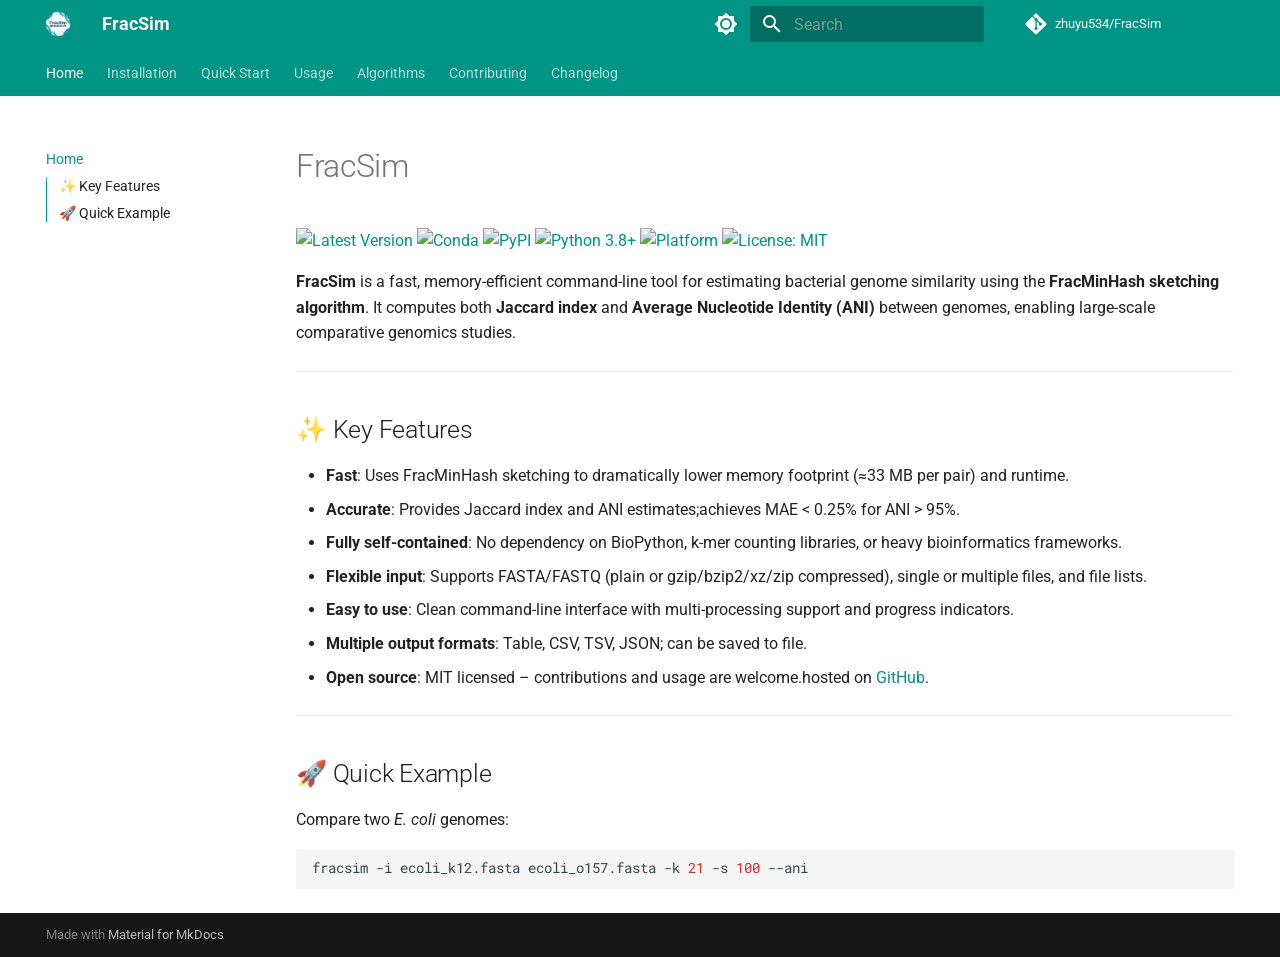
==== index.html @ 7ea0bbf6 "Deployed a2dd2a6 with MkDocs version: 1.6.1" ====
<!doctype html>
<html lang="en" class="no-js">
  <head>
    
      <meta charset="utf-8">
      <meta name="viewport" content="width=device-width,initial-scale=1">
      
        <meta name="description" content="Fast bacterial genome similarity estimation using FracMinHash sketching">
      
      
        <meta name="author" content="Yu Zhu">
      
      
        <link rel="canonical" href="https://zhuyu534.github.io/FracSim/">
      
      
      
        <link rel="next" href="installation/">
      
      
        
      
      
      <link rel="icon" href="images/logo.png">
      <meta name="generator" content="mkdocs-1.6.1, mkdocs-material-9.7.6">
    
    
      
        <title>FracSim</title>
      
    
    
      <link rel="stylesheet" href="assets/stylesheets/main.484c7ddc.min.css">
      
        
        <link rel="stylesheet" href="assets/stylesheets/palette.ab4e12ef.min.css">
      
      


    
    
      
    
    
      
        
        
        <link rel="preconnect" href="https://fonts.gstatic.com" crossorigin>
        <link rel="stylesheet" href="https://fonts.googleapis.com/css?family=Roboto:300,300i,400,400i,700,700i%7CRoboto+Mono:400,400i,700,700i&display=fallback">
        <style>:root{--md-text-font:"Roboto";--md-code-font:"Roboto Mono"}</style>
      
    
    
    <script>__md_scope=new URL(".",location),__md_hash=e=>[...e].reduce(((e,_)=>(e<<5)-e+_.charCodeAt(0)),0),__md_get=(e,_=localStorage,t=__md_scope)=>JSON.parse(_.getItem(t.pathname+"."+e)),__md_set=(e,_,t=localStorage,a=__md_scope)=>{try{t.setItem(a.pathname+"."+e,JSON.stringify(_))}catch(e){}}</script>
    
      

    
    
  </head>
  
  
    
    
      
    
    
    
    
    <body dir="ltr" data-md-color-scheme="default" data-md-color-primary="teal" data-md-color-accent="orange">
  
    
    <input class="md-toggle" data-md-toggle="drawer" type="checkbox" id="__drawer" autocomplete="off">
    <input class="md-toggle" data-md-toggle="search" type="checkbox" id="__search" autocomplete="off">
    <label class="md-overlay" for="__drawer"></label>
    <div data-md-component="skip">
      
        
        <a href="#fracsim" class="md-skip">
          Skip to content
        </a>
      
    </div>
    <div data-md-component="announce">
      
    </div>
    
    
      

<header class="md-header" data-md-component="header">
  <nav class="md-header__inner md-grid" aria-label="Header">
    <a href="." title="FracSim" class="md-header__button md-logo" aria-label="FracSim" data-md-component="logo">
      
  <img src="images/logo.png" alt="logo">

    </a>
    <label class="md-header__button md-icon" for="__drawer">
      
      <svg xmlns="http://www.w3.org/2000/svg" viewBox="0 0 24 24"><path d="M3 6h18v2H3zm0 5h18v2H3zm0 5h18v2H3z"/></svg>
    </label>
    <div class="md-header__title" data-md-component="header-title">
      <div class="md-header__ellipsis">
        <div class="md-header__topic">
          <span class="md-ellipsis">
            FracSim
          </span>
        </div>
        <div class="md-header__topic" data-md-component="header-topic">
          <span class="md-ellipsis">
            
              Home
            
          </span>
        </div>
      </div>
    </div>
    
      
        <form class="md-header__option" data-md-component="palette">
  
    
    
    
    <input class="md-option" data-md-color-media="" data-md-color-scheme="default" data-md-color-primary="teal" data-md-color-accent="orange"  aria-label="Switch to dark mode"  type="radio" name="__palette" id="__palette_0">
    
      <label class="md-header__button md-icon" title="Switch to dark mode" for="__palette_1" hidden>
        <svg xmlns="http://www.w3.org/2000/svg" viewBox="0 0 24 24"><path d="M12 8a4 4 0 0 0-4 4 4 4 0 0 0 4 4 4 4 0 0 0 4-4 4 4 0 0 0-4-4m0 10a6 6 0 0 1-6-6 6 6 0 0 1 6-6 6 6 0 0 1 6 6 6 6 0 0 1-6 6m8-9.31V4h-4.69L12 .69 8.69 4H4v4.69L.69 12 4 15.31V20h4.69L12 23.31 15.31 20H20v-4.69L23.31 12z"/></svg>
      </label>
    
  
    
    
    
    <input class="md-option" data-md-color-media="" data-md-color-scheme="slate" data-md-color-primary="teal" data-md-color-accent="orange"  aria-label="Switch to light mode"  type="radio" name="__palette" id="__palette_1">
    
      <label class="md-header__button md-icon" title="Switch to light mode" for="__palette_0" hidden>
        <svg xmlns="http://www.w3.org/2000/svg" viewBox="0 0 24 24"><path d="M12 18c-.89 0-1.74-.2-2.5-.55C11.56 16.5 13 14.42 13 12s-1.44-4.5-3.5-5.45C10.26 6.2 11.11 6 12 6a6 6 0 0 1 6 6 6 6 0 0 1-6 6m8-9.31V4h-4.69L12 .69 8.69 4H4v4.69L.69 12 4 15.31V20h4.69L12 23.31 15.31 20H20v-4.69L23.31 12z"/></svg>
      </label>
    
  
</form>
      
    
    
      <script>var palette=__md_get("__palette");if(palette&&palette.color){if("(prefers-color-scheme)"===palette.color.media){var media=matchMedia("(prefers-color-scheme: light)"),input=document.querySelector(media.matches?"[data-md-color-media='(prefers-color-scheme: light)']":"[data-md-color-media='(prefers-color-scheme: dark)']");palette.color.media=input.getAttribute("data-md-color-media"),palette.color.scheme=input.getAttribute("data-md-color-scheme"),palette.color.primary=input.getAttribute("data-md-color-primary"),palette.color.accent=input.getAttribute("data-md-color-accent")}for(var[key,value]of Object.entries(palette.color))document.body.setAttribute("data-md-color-"+key,value)}</script>
    
    
    
      
      
        <label class="md-header__button md-icon" for="__search">
          
          <svg xmlns="http://www.w3.org/2000/svg" viewBox="0 0 24 24"><path d="M9.5 3A6.5 6.5 0 0 1 16 9.5c0 1.61-.59 3.09-1.56 4.23l.27.27h.79l5 5-1.5 1.5-5-5v-.79l-.27-.27A6.52 6.52 0 0 1 9.5 16 6.5 6.5 0 0 1 3 9.5 6.5 6.5 0 0 1 9.5 3m0 2C7 5 5 7 5 9.5S7 14 9.5 14 14 12 14 9.5 12 5 9.5 5"/></svg>
        </label>
        <div class="md-search" data-md-component="search" role="dialog">
  <label class="md-search__overlay" for="__search"></label>
  <div class="md-search__inner" role="search">
    <form class="md-search__form" name="search">
      <input type="text" class="md-search__input" name="query" aria-label="Search" placeholder="Search" autocapitalize="off" autocorrect="off" autocomplete="off" spellcheck="false" data-md-component="search-query" required>
      <label class="md-search__icon md-icon" for="__search">
        
        <svg xmlns="http://www.w3.org/2000/svg" viewBox="0 0 24 24"><path d="M9.5 3A6.5 6.5 0 0 1 16 9.5c0 1.61-.59 3.09-1.56 4.23l.27.27h.79l5 5-1.5 1.5-5-5v-.79l-.27-.27A6.52 6.52 0 0 1 9.5 16 6.5 6.5 0 0 1 3 9.5 6.5 6.5 0 0 1 9.5 3m0 2C7 5 5 7 5 9.5S7 14 9.5 14 14 12 14 9.5 12 5 9.5 5"/></svg>
        
        <svg xmlns="http://www.w3.org/2000/svg" viewBox="0 0 24 24"><path d="M20 11v2H8l5.5 5.5-1.42 1.42L4.16 12l7.92-7.92L13.5 5.5 8 11z"/></svg>
      </label>
      <nav class="md-search__options" aria-label="Search">
        
        <button type="reset" class="md-search__icon md-icon" title="Clear" aria-label="Clear" tabindex="-1">
          
          <svg xmlns="http://www.w3.org/2000/svg" viewBox="0 0 24 24"><path d="M19 6.41 17.59 5 12 10.59 6.41 5 5 6.41 10.59 12 5 17.59 6.41 19 12 13.41 17.59 19 19 17.59 13.41 12z"/></svg>
        </button>
      </nav>
      
        <div class="md-search__suggest" data-md-component="search-suggest"></div>
      
    </form>
    <div class="md-search__output">
      <div class="md-search__scrollwrap" tabindex="0" data-md-scrollfix>
        <div class="md-search-result" data-md-component="search-result">
          <div class="md-search-result__meta">
            Initializing search
          </div>
          <ol class="md-search-result__list" role="presentation"></ol>
        </div>
      </div>
    </div>
  </div>
</div>
      
    
    
      <div class="md-header__source">
        <a href="https://github.com/zhuyu534/FracSim" title="Go to repository" class="md-source" data-md-component="source">
  <div class="md-source__icon md-icon">
    
    <svg xmlns="http://www.w3.org/2000/svg" viewBox="0 0 448 512"><!--! Font Awesome Free 7.1.0 by @fontawesome - https://fontawesome.com License - https://fontawesome.com/license/free (Icons: CC BY 4.0, Fonts: SIL OFL 1.1, Code: MIT License) Copyright 2025 Fonticons, Inc.--><path d="M439.6 236.1 244 40.5c-5.4-5.5-12.8-8.5-20.4-8.5s-15 3-20.4 8.4L162.5 81l51.5 51.5c27.1-9.1 52.7 16.8 43.4 43.7l49.7 49.7c34.2-11.8 61.2 31 35.5 56.7-26.5 26.5-70.2-2.9-56-37.3L240.3 199v121.9c25.3 12.5 22.3 41.8 9.1 55-6.4 6.4-15.2 10.1-24.3 10.1s-17.8-3.6-24.3-10.1c-17.6-17.6-11.1-46.9 11.2-56v-123c-20.8-8.5-24.6-30.7-18.6-45L142.6 101 8.5 235.1C3 240.6 0 247.9 0 255.5s3 15 8.5 20.4l195.6 195.7c5.4 5.4 12.7 8.4 20.4 8.4s15-3 20.4-8.4l194.7-194.7c5.4-5.4 8.4-12.8 8.4-20.4s-3-15-8.4-20.4"/></svg>
  </div>
  <div class="md-source__repository">
    zhuyu534/FracSim
  </div>
</a>
      </div>
    
  </nav>
  
</header>
    
    <div class="md-container" data-md-component="container">
      
      
        
          
            
<nav class="md-tabs" aria-label="Tabs" data-md-component="tabs">
  <div class="md-grid">
    <ul class="md-tabs__list">
      
        
  
  
  
    
  
  
    <li class="md-tabs__item md-tabs__item--active">
      <a href="." class="md-tabs__link">
        
  
  
    
  
  Home

      </a>
    </li>
  

      
        
  
  
  
  
    <li class="md-tabs__item">
      <a href="installation/" class="md-tabs__link">
        
  
  
    
  
  Installation

      </a>
    </li>
  

      
        
  
  
  
  
    <li class="md-tabs__item">
      <a href="quickstart/" class="md-tabs__link">
        
  
  
    
  
  Quick Start

      </a>
    </li>
  

      
        
  
  
  
  
    <li class="md-tabs__item">
      <a href="usage/" class="md-tabs__link">
        
  
  
    
  
  Usage

      </a>
    </li>
  

      
        
  
  
  
  
    <li class="md-tabs__item">
      <a href="algorithms/" class="md-tabs__link">
        
  
  
    
  
  Algorithms

      </a>
    </li>
  

      
        
  
  
  
  
    <li class="md-tabs__item">
      <a href="contributing/" class="md-tabs__link">
        
  
  
    
  
  Contributing

      </a>
    </li>
  

      
        
  
  
  
  
    <li class="md-tabs__item">
      <a href="changelog/" class="md-tabs__link">
        
  
  
    
  
  Changelog

      </a>
    </li>
  

      
    </ul>
  </div>
</nav>
          
        
      
      <main class="md-main" data-md-component="main">
        <div class="md-main__inner md-grid">
          
            
              
              <div class="md-sidebar md-sidebar--primary" data-md-component="sidebar" data-md-type="navigation" >
                <div class="md-sidebar__scrollwrap">
                  <div class="md-sidebar__inner">
                    


  


  

<nav class="md-nav md-nav--primary md-nav--lifted md-nav--integrated" aria-label="Navigation" data-md-level="0">
  <label class="md-nav__title" for="__drawer">
    <a href="." title="FracSim" class="md-nav__button md-logo" aria-label="FracSim" data-md-component="logo">
      
  <img src="images/logo.png" alt="logo">

    </a>
    FracSim
  </label>
  
    <div class="md-nav__source">
      <a href="https://github.com/zhuyu534/FracSim" title="Go to repository" class="md-source" data-md-component="source">
  <div class="md-source__icon md-icon">
    
    <svg xmlns="http://www.w3.org/2000/svg" viewBox="0 0 448 512"><!--! Font Awesome Free 7.1.0 by @fontawesome - https://fontawesome.com License - https://fontawesome.com/license/free (Icons: CC BY 4.0, Fonts: SIL OFL 1.1, Code: MIT License) Copyright 2025 Fonticons, Inc.--><path d="M439.6 236.1 244 40.5c-5.4-5.5-12.8-8.5-20.4-8.5s-15 3-20.4 8.4L162.5 81l51.5 51.5c27.1-9.1 52.7 16.8 43.4 43.7l49.7 49.7c34.2-11.8 61.2 31 35.5 56.7-26.5 26.5-70.2-2.9-56-37.3L240.3 199v121.9c25.3 12.5 22.3 41.8 9.1 55-6.4 6.4-15.2 10.1-24.3 10.1s-17.8-3.6-24.3-10.1c-17.6-17.6-11.1-46.9 11.2-56v-123c-20.8-8.5-24.6-30.7-18.6-45L142.6 101 8.5 235.1C3 240.6 0 247.9 0 255.5s3 15 8.5 20.4l195.6 195.7c5.4 5.4 12.7 8.4 20.4 8.4s15-3 20.4-8.4l194.7-194.7c5.4-5.4 8.4-12.8 8.4-20.4s-3-15-8.4-20.4"/></svg>
  </div>
  <div class="md-source__repository">
    zhuyu534/FracSim
  </div>
</a>
    </div>
  
  <ul class="md-nav__list" data-md-scrollfix>
    
      
      
  
  
    
  
  
  
    <li class="md-nav__item md-nav__item--active">
      
      <input class="md-nav__toggle md-toggle" type="checkbox" id="__toc">
      
      
        
      
      
        <label class="md-nav__link md-nav__link--active" for="__toc">
          
  
  
  <span class="md-ellipsis">
    
  
    Home
  

    
  </span>
  
  

          <span class="md-nav__icon md-icon"></span>
        </label>
      
      <a href="." class="md-nav__link md-nav__link--active">
        
  
  
  <span class="md-ellipsis">
    
  
    Home
  

    
  </span>
  
  

      </a>
      
        

<nav class="md-nav md-nav--secondary" aria-label="Table of contents">
  
  
  
    
  
  
    <label class="md-nav__title" for="__toc">
      <span class="md-nav__icon md-icon"></span>
      Table of contents
    </label>
    <ul class="md-nav__list" data-md-component="toc" data-md-scrollfix>
      
        <li class="md-nav__item">
  <a href="#key-features" class="md-nav__link">
    <span class="md-ellipsis">
      
        ✨ Key Features
      
    </span>
  </a>
  
</li>
      
        <li class="md-nav__item">
  <a href="#quick-example" class="md-nav__link">
    <span class="md-ellipsis">
      
        🚀 Quick Example
      
    </span>
  </a>
  
</li>
      
    </ul>
  
</nav>
      
    </li>
  

    
      
      
  
  
  
  
    <li class="md-nav__item">
      <a href="installation/" class="md-nav__link">
        
  
  
  <span class="md-ellipsis">
    
  
    Installation
  

    
  </span>
  
  

      </a>
    </li>
  

    
      
      
  
  
  
  
    <li class="md-nav__item">
      <a href="quickstart/" class="md-nav__link">
        
  
  
  <span class="md-ellipsis">
    
  
    Quick Start
  

    
  </span>
  
  

      </a>
    </li>
  

    
      
      
  
  
  
  
    <li class="md-nav__item">
      <a href="usage/" class="md-nav__link">
        
  
  
  <span class="md-ellipsis">
    
  
    Usage
  

    
  </span>
  
  

      </a>
    </li>
  

    
      
      
  
  
  
  
    <li class="md-nav__item">
      <a href="algorithms/" class="md-nav__link">
        
  
  
  <span class="md-ellipsis">
    
  
    Algorithms
  

    
  </span>
  
  

      </a>
    </li>
  

    
      
      
  
  
  
  
    <li class="md-nav__item">
      <a href="contributing/" class="md-nav__link">
        
  
  
  <span class="md-ellipsis">
    
  
    Contributing
  

    
  </span>
  
  

      </a>
    </li>
  

    
      
      
  
  
  
  
    <li class="md-nav__item">
      <a href="changelog/" class="md-nav__link">
        
  
  
  <span class="md-ellipsis">
    
  
    Changelog
  

    
  </span>
  
  

      </a>
    </li>
  

    
  </ul>
</nav>
                  </div>
                </div>
              </div>
            
            
          
          
            <div class="md-content" data-md-component="content">
              
              <article class="md-content__inner md-typeset">
                
                  


  
  


<h1 id="fracsim">FracSim</h1>
<p><a href="https://github.com/zhuyu534/FracSim/releases"><img alt="Latest Version" src="https://img.shields.io/github/v/release/zhuyu534/FracSim?include_prereleases&amp;color=red" /></a>
<a href="https://anaconda.org/bioconda/fracsim"><img alt="Conda" src="https://img.shields.io/conda/vn/bioconda/fracsim.svg?color=brightgreen" /></a>
<a href="https://pypi.org/project/FracSim/"><img alt="PyPI" src="https://img.shields.io/pypi/v/FracSim?color=0080ff" /></a>
<a href="https://www.python.org/downloads/"><img alt="Python 3.8+" src="https://img.shields.io/badge/python-3.8+-00BFFF.svg" /></a>
<a href="https://github.com/zhuyu534/FracSim"><img alt="Platform" src="https://img.shields.io/badge/platform-linux%20%7C%20macos%20%7C%20windows-lightgrey?color=orange" /></a>
<a href="https://opensource.org/licenses/MIT"><img alt="License: MIT" src="https://img.shields.io/badge/License-MIT-yellow.svg" /></a></p>
<p><strong>FracSim</strong> is a fast, memory-efficient command-line tool for estimating bacterial genome similarity using the <strong>FracMinHash sketching algorithm</strong>. It computes both <strong>Jaccard index</strong> and <strong>Average Nucleotide Identity (ANI)</strong> between genomes, enabling large-scale comparative genomics studies.</p>
<hr />
<h2 id="key-features">✨ Key Features</h2>
<ul>
<li><strong>Fast</strong>: Uses FracMinHash sketching to dramatically lower memory footprint (≈33 MB per pair) and runtime.</li>
<li><strong>Accurate</strong>: Provides Jaccard index and ANI estimates;achieves MAE &lt; 0.25% for ANI &gt; 95%.</li>
<li><strong>Fully self‑contained</strong>: No dependency on BioPython, k‑mer counting libraries, or heavy bioinformatics frameworks.</li>
<li><strong>Flexible input</strong>: Supports FASTA/FASTQ (plain or gzip/bzip2/xz/zip compressed), single or multiple files, and file lists.</li>
<li><strong>Easy to use</strong>: Clean command‑line interface with multi‑processing support and progress indicators.</li>
<li><strong>Multiple output formats</strong>: Table, CSV, TSV, JSON; can be saved to file.</li>
<li><strong>Open source</strong>: MIT licensed – contributions and usage are welcome.hosted on <a href="https://github.com/zhuyu534/FracSim">GitHub</a>.</li>
</ul>
<hr />
<h2 id="quick-example">🚀 Quick Example</h2>
<p>Compare two <em>E. coli</em> genomes:</p>
<div class="highlight"><pre><span></span><code>fracsim<span class="w"> </span>-i<span class="w"> </span>ecoli_k12.fasta<span class="w"> </span>ecoli_o157.fasta<span class="w"> </span>-k<span class="w"> </span><span class="m">21</span><span class="w"> </span>-s<span class="w"> </span><span class="m">100</span><span class="w"> </span>--ani
</code></pre></div>












                
              </article>
            </div>
          
          
<script>var target=document.getElementById(location.hash.slice(1));target&&target.name&&(target.checked=target.name.startsWith("__tabbed_"))</script>
        </div>
        
      </main>
      
        <footer class="md-footer">
  
  <div class="md-footer-meta md-typeset">
    <div class="md-footer-meta__inner md-grid">
      <div class="md-copyright">
  
  
    Made with
    <a href="https://squidfunk.github.io/mkdocs-material/" target="_blank" rel="noopener">
      Material for MkDocs
    </a>
  
</div>
      
    </div>
  </div>
</footer>
      
    </div>
    <div class="md-dialog" data-md-component="dialog">
      <div class="md-dialog__inner md-typeset"></div>
    </div>
    
    
    
      
      
      <script id="__config" type="application/json">{"annotate": null, "base": ".", "features": ["navigation.tabs", "navigation.sections", "toc.integrate", "search.suggest", "search.highlight"], "search": "assets/javascripts/workers/search.2c215733.min.js", "tags": null, "translations": {"clipboard.copied": "Copied to clipboard", "clipboard.copy": "Copy to clipboard", "search.result.more.one": "1 more on this page", "search.result.more.other": "# more on this page", "search.result.none": "No matching documents", "search.result.one": "1 matching document", "search.result.other": "# matching documents", "search.result.placeholder": "Type to start searching", "search.result.term.missing": "Missing", "select.version": "Select version"}, "version": null}</script>
    
    
      <script src="assets/javascripts/bundle.79ae519e.min.js"></script>
      
    
  </body>
</html>
---- assets/stylesheets/main.484c7ddc.min.css ----
@charset "UTF-8";html{-webkit-text-size-adjust:none;-moz-text-size-adjust:none;text-size-adjust:none;box-sizing:border-box}*,:after,:before{box-sizing:inherit}@media (prefers-reduced-motion){*,:after,:before{transition:none!important}}body{margin:0}a,button,input,label{-webkit-tap-highlight-color:transparent}a{color:inherit;text-decoration:none}hr{border:0;box-sizing:initial;display:block;height:.05rem;overflow:visible;padding:0}small{font-size:80%}sub,sup{line-height:1em}img{border-style:none}table{border-collapse:initial;border-spacing:0}td,th{font-weight:400;vertical-align:top}button{background:#0000;border:0;font-family:inherit;font-size:inherit;margin:0;padding:0}input{border:0;outline:none}:root{--md-primary-fg-color:#4051b5;--md-primary-fg-color--light:#5d6cc0;--md-primary-fg-color--dark:#303fa1;--md-primary-bg-color:#fff;--md-primary-bg-color--light:#ffffffb3;--md-accent-fg-color:#526cfe;--md-accent-fg-color--transparent:#526cfe1a;--md-accent-bg-color:#fff;--md-accent-bg-color--light:#ffffffb3}[data-md-color-scheme=default]{color-scheme:light}[data-md-color-scheme=default] img[src$="#gh-dark-mode-only"],[data-md-color-scheme=default] img[src$="#only-dark"]{display:none}:root,[data-md-color-scheme=default]{--md-hue:225deg;--md-default-fg-color:#000000de;--md-default-fg-color--light:#0000008a;--md-default-fg-color--lighter:#00000052;--md-default-fg-color--lightest:#00000012;--md-default-bg-color:#fff;--md-default-bg-color--light:#ffffffb3;--md-default-bg-color--lighter:#ffffff4d;--md-default-bg-color--lightest:#ffffff1f;--md-code-fg-color:#36464e;--md-code-bg-color:#f5f5f5;--md-code-bg-color--light:#f5f5f5b3;--md-code-bg-color--lighter:#f5f5f54d;--md-code-hl-color:#4287ff;--md-code-hl-color--light:#4287ff1a;--md-code-hl-number-color:#d52a2a;--md-code-hl-special-color:#db1457;--md-code-hl-function-color:#a846b9;--md-code-hl-constant-color:#6e59d9;--md-code-hl-keyword-color:#3f6ec6;--md-code-hl-string-color:#1c7d4d;--md-code-hl-name-color:var(--md-code-fg-color);--md-code-hl-operator-color:var(--md-default-fg-color--light);--md-code-hl-punctuation-color:var(--md-default-fg-color--light);--md-code-hl-comment-color:var(--md-default-fg-color--light);--md-code-hl-generic-color:var(--md-default-fg-color--light);--md-code-hl-variable-color:var(--md-default-fg-color--light);--md-typeset-color:var(--md-default-fg-color);--md-typeset-a-color:var(--md-primary-fg-color);--md-typeset-del-color:#f5503d26;--md-typeset-ins-color:#0bd57026;--md-typeset-kbd-color:#fafafa;--md-typeset-kbd-accent-color:#fff;--md-typeset-kbd-border-color:#b8b8b8;--md-typeset-mark-color:#ffff0080;--md-typeset-table-color:#0000001f;--md-typeset-table-color--light:rgba(0,0,0,.035);--md-admonition-fg-color:var(--md-default-fg-color);--md-admonition-bg-color:var(--md-default-bg-color);--md-warning-fg-color:#000000de;--md-warning-bg-color:#ff9;--md-footer-fg-color:#fff;--md-footer-fg-color--light:#ffffffb3;--md-footer-fg-color--lighter:#ffffff73;--md-footer-bg-color:#000000de;--md-footer-bg-color--dark:#00000052;--md-shadow-z1:0 0.2rem 0.5rem #0000000d,0 0 0.05rem #0000001a;--md-shadow-z2:0 0.2rem 0.5rem #0000001a,0 0 0.05rem #00000040;--md-shadow-z3:0 0.2rem 0.5rem #0003,0 0 0.05rem #00000059}.md-icon svg{fill:currentcolor;display:block;height:1.2rem;width:1.2rem}body{-webkit-font-smoothing:antialiased;-moz-osx-font-smoothing:grayscale;--md-text-font-family:var(--md-text-font,_),-apple-system,BlinkMacSystemFont,Helvetica,Arial,sans-serif;--md-code-font-family:var(--md-code-font,_),SFMono-Regular,Consolas,Menlo,monospace}aside,body,input{font-feature-settings:"kern","liga";color:var(--md-typeset-color);font-family:var(--md-text-font-family)}code,kbd,pre{font-feature-settings:"kern";font-family:var(--md-code-font-family)}:root{--md-typeset-table-sort-icon:url('data:image/svg+xml;charset=utf-8,<svg xmlns="http://www.w3.org/2000/svg" viewBox="0 0 24 24"><path d="m18 21-4-4h3V7h-3l4-4 4 4h-3v10h3M2 19v-2h10v2M2 13v-2h7v2M2 7V5h4v2z"/></svg>');--md-typeset-table-sort-icon--asc:url('data:image/svg+xml;charset=utf-8,<svg xmlns="http://www.w3.org/2000/svg" viewBox="0 0 24 24"><path d="M19 17h3l-4 4-4-4h3V3h2M2 17h10v2H2M6 5v2H2V5m0 6h7v2H2z"/></svg>');--md-typeset-table-sort-icon--desc:url('data:image/svg+xml;charset=utf-8,<svg xmlns="http://www.w3.org/2000/svg" viewBox="0 0 24 24"><path d="M19 7h3l-4-4-4 4h3v14h2M2 17h10v2H2M6 5v2H2V5m0 6h7v2H2z"/></svg>')}.md-typeset{-webkit-print-color-adjust:exact;color-adjust:exact;font-size:.8rem;line-height:1.6;overflow-wrap:break-word}@media print{.md-typeset{font-size:.68rem}}.md-typeset blockquote,.md-typeset dl,.md-typeset figure,.md-typeset ol,.md-typeset pre,.md-typeset ul{margin-bottom:1em;margin-top:1em}.md-typeset h1{color:var(--md-default-fg-color--light);font-size:2em;line-height:1.3;margin:0 0 1.25em}.md-typeset h1,.md-typeset h2{font-weight:300;letter-spacing:-.01em}.md-typeset h2{font-size:1.5625em;line-height:1.4;margin:1.6em 0 .64em}.md-typeset h3{font-size:1.25em;font-weight:400;letter-spacing:-.01em;line-height:1.5;margin:1.6em 0 .8em}.md-typeset h2+h3{margin-top:.8em}.md-typeset h4{font-weight:700;letter-spacing:-.01em;margin:1em 0}.md-typeset h5,.md-typeset h6{color:var(--md-default-fg-color--light);font-size:.8em;font-weight:700;letter-spacing:-.01em;margin:1.25em 0}.md-typeset h5{text-transform:uppercase}.md-typeset h5 code{text-transform:none}.md-typeset hr{border-bottom:.05rem solid var(--md-default-fg-color--lightest);display:flow-root;margin:1.5em 0}.md-typeset a{color:var(--md-typeset-a-color);word-break:break-word}.md-typeset a,.md-typeset a:before{transition:color 125ms}.md-typeset a:focus,.md-typeset a:hover{color:var(--md-accent-fg-color)}.md-typeset a:focus code,.md-typeset a:hover code{background-color:var(--md-accent-fg-color--transparent);color:var(--md-accent-fg-color)}.md-typeset a code{color:var(--md-typeset-a-color)}.md-typeset a.focus-visible{outline-color:var(--md-accent-fg-color);outline-offset:.2rem}.md-typeset code,.md-typeset kbd,.md-typeset pre{color:var(--md-code-fg-color);direction:ltr;font-variant-ligatures:none;transition:background-color 125ms}@media print{.md-typeset code,.md-typeset kbd,.md-typeset pre{white-space:pre-wrap}}.md-typeset code{background-color:var(--md-code-bg-color);border-radius:.1rem;-webkit-box-decoration-break:clone;box-decoration-break:clone;font-size:.85em;padding:0 .2941176471em;transition:color 125ms,background-color 125ms;word-break:break-word}.md-typeset code:not(.focus-visible){-webkit-tap-highlight-color:transparent;outline:none}.md-typeset pre{display:flow-root;line-height:1.4;position:relative}.md-typeset pre>code{-webkit-box-decoration-break:slice;box-decoration-break:slice;box-shadow:none;display:block;margin:0;outline-color:var(--md-accent-fg-color);overflow:auto;padding:.7720588235em 1.1764705882em;scrollbar-color:var(--md-default-fg-color--lighter) #0000;scrollbar-width:thin;touch-action:auto;word-break:normal}.md-typeset pre>code:hover{scrollbar-color:var(--md-accent-fg-color) #0000}.md-typeset pre>code::-webkit-scrollbar{height:.2rem;width:.2rem}.md-typeset pre>code::-webkit-scrollbar-thumb{background-color:var(--md-default-fg-color--lighter)}.md-typeset pre>code::-webkit-scrollbar-thumb:hover{background-color:var(--md-accent-fg-color)}.md-typeset kbd{background-color:var(--md-typeset-kbd-color);border-radius:.1rem;box-shadow:0 .1rem 0 .05rem var(--md-typeset-kbd-border-color),0 .1rem 0 var(--md-typeset-kbd-border-color),0 -.1rem .2rem var(--md-typeset-kbd-accent-color) inset;color:var(--md-default-fg-color);display:inline-block;font-size:.75em;padding:0 .6666666667em;vertical-align:text-top;word-break:break-word}.md-typeset mark{background-color:var(--md-typeset-mark-color);-webkit-box-decoration-break:clone;box-decoration-break:clone;color:inherit;word-break:break-word}.md-typeset abbr{cursor:help;text-decoration:none}.md-typeset [data-preview],.md-typeset abbr{border-bottom:.05rem dotted var(--md-default-fg-color--light)}.md-typeset small{opacity:.75}[dir=ltr] .md-typeset sub,[dir=ltr] .md-typeset sup{margin-left:.078125em}[dir=rtl] .md-typeset sub,[dir=rtl] .md-typeset sup{margin-right:.078125em}[dir=ltr] .md-typeset blockquote{padding-left:.6rem}[dir=rtl] .md-typeset blockquote{padding-right:.6rem}[dir=ltr] .md-typeset blockquote{border-left:.2rem solid var(--md-default-fg-color--lighter)}[dir=rtl] .md-typeset blockquote{border-right:.2rem solid var(--md-default-fg-color--lighter)}.md-typeset blockquote{color:var(--md-default-fg-color--light);margin-left:0;margin-right:0}.md-typeset ul{list-style-type:disc}.md-typeset ul[type]{list-style-type:revert-layer}[dir=ltr] .md-typeset ol,[dir=ltr] .md-typeset ul{margin-left:.625em}[dir=rtl] .md-typeset ol,[dir=rtl] .md-typeset ul{margin-right:.625em}.md-typeset ol,.md-typeset ul{padding:0}.md-typeset ol:not([hidden]),.md-typeset ul:not([hidden]){display:flow-root}.md-typeset ol ol,.md-typeset ul ol{list-style-type:lower-alpha}.md-typeset ol ol ol,.md-typeset ul ol ol{list-style-type:lower-roman}.md-typeset ol ol ol ol,.md-typeset ul ol ol ol{list-style-type:upper-alpha}.md-typeset ol ol ol ol ol,.md-typeset ul ol ol ol ol{list-style-type:upper-roman}.md-typeset ol[type],.md-typeset ul[type]{list-style-type:revert-layer}[dir=ltr] .md-typeset ol li,[dir=ltr] .md-typeset ul li{margin-left:1.25em}[dir=rtl] .md-typeset ol li,[dir=rtl] .md-typeset ul li{margin-right:1.25em}.md-typeset ol li,.md-typeset ul li{margin-bottom:.5em}.md-typeset ol li blockquote,.md-typeset ol li p,.md-typeset ul li blockquote,.md-typeset ul li p{margin:.5em 0}.md-typeset ol li:last-child,.md-typeset ul li:last-child{margin-bottom:0}[dir=ltr] .md-typeset ol li ol,[dir=ltr] .md-typeset ol li ul,[dir=ltr] .md-typeset ul li ol,[dir=ltr] .md-typeset ul li ul{margin-left:.625em}[dir=rtl] .md-typeset ol li ol,[dir=rtl] .md-typeset ol li ul,[dir=rtl] .md-typeset ul li ol,[dir=rtl] .md-typeset ul li ul{margin-right:.625em}.md-typeset ol li ol,.md-typeset ol li ul,.md-typeset ul li ol,.md-typeset ul li ul{margin-bottom:.5em;margin-top:.5em}[dir=ltr] .md-typeset dd{margin-left:1.875em}[dir=rtl] .md-typeset dd{margin-right:1.875em}.md-typeset dd{margin-bottom:1.5em;margin-top:1em}.md-typeset img,.md-typeset svg,.md-typeset video{height:auto;max-width:100%}.md-typeset img[align=left]{margin:1em 1em 1em 0}.md-typeset img[align=right]{margin:1em 0 1em 1em}.md-typeset img[align]:only-child{margin-top:0}.md-typeset figure{display:flow-root;margin:1em auto;max-width:100%;text-align:center;width:fit-content}.md-typeset figure img{display:block;margin:0 auto}.md-typeset figcaption{font-style:italic;margin:1em auto;max-width:24rem}.md-typeset iframe{max-width:100%}.md-typeset table:not([class]){background-color:var(--md-default-bg-color);border:.05rem solid var(--md-typeset-table-color);border-radius:.1rem;display:inline-block;font-size:.64rem;max-width:100%;overflow:auto;touch-action:auto}@media print{.md-typeset table:not([class]){display:table}}.md-typeset table:not([class])+*{margin-top:1.5em}.md-typeset table:not([class]) td>:first-child,.md-typeset table:not([class]) th>:first-child{margin-top:0}.md-typeset table:not([class]) td>:last-child,.md-typeset table:not([class]) th>:last-child{margin-bottom:0}.md-typeset table:not([class]) td:not([align]),.md-typeset table:not([class]) th:not([align]){text-align:left}[dir=rtl] .md-typeset table:not([class]) td:not([align]),[dir=rtl] .md-typeset table:not([class]) th:not([align]){text-align:right}.md-typeset table:not([class]) th{font-weight:700;min-width:5rem;padding:.9375em 1.25em;vertical-align:top}.md-typeset table:not([class]) td{border-top:.05rem solid var(--md-typeset-table-color);padding:.9375em 1.25em;vertical-align:top}.md-typeset table:not([class]) tbody tr{transition:background-color 125ms}.md-typeset table:not([class]) tbody tr:hover{background-color:var(--md-typeset-table-color--light);box-shadow:0 .05rem 0 var(--md-default-bg-color) inset}.md-typeset table:not([class]) a{word-break:normal}.md-typeset table th[role=columnheader]{cursor:pointer}[dir=ltr] .md-typeset table th[role=columnheader]:after{margin-left:.5em}[dir=rtl] .md-typeset table th[role=columnheader]:after{margin-right:.5em}.md-typeset table th[role=columnheader]:after{content:"";display:inline-block;height:1.2em;-webkit-mask-image:var(--md-typeset-table-sort-icon);mask-image:var(--md-typeset-table-sort-icon);-webkit-mask-repeat:no-repeat;mask-repeat:no-repeat;-webkit-mask-size:contain;mask-size:contain;transition:background-color 125ms;vertical-align:text-bottom;width:1.2em}.md-typeset table th[role=columnheader]:hover:after{background-color:var(--md-default-fg-color--lighter)}.md-typeset table th[role=columnheader][aria-sort=ascending]:after{background-color:var(--md-default-fg-color--light);-webkit-mask-image:var(--md-typeset-table-sort-icon--asc);mask-image:var(--md-typeset-table-sort-icon--asc)}.md-typeset table th[role=columnheader][aria-sort=descending]:after{background-color:var(--md-default-fg-color--light);-webkit-mask-image:var(--md-typeset-table-sort-icon--desc);mask-image:var(--md-typeset-table-sort-icon--desc)}.md-typeset__scrollwrap{margin:1em -.8rem;overflow-x:auto;touch-action:auto}.md-typeset__table{display:inline-block;margin-bottom:.5em;padding:0 .8rem}@media print{.md-typeset__table{display:block}}html .md-typeset__table table{display:table;margin:0;overflow:hidden;width:100%}@media screen and (max-width:44.984375em){.md-content__inner>pre{margin:1em -.8rem}.md-content__inner>pre code{border-radius:0}}.md-typeset .md-author{border-radius:100%;display:block;flex-shrink:0;height:1.6rem;overflow:hidden;position:relative;transition:color 125ms,transform 125ms;width:1.6rem}.md-typeset .md-author img{display:block}.md-typeset .md-author--more{background:var(--md-default-fg-color--lightest);color:var(--md-default-fg-color--lighter);font-size:.6rem;font-weight:700;line-height:1.6rem;text-align:center}.md-typeset .md-author--long{height:2.4rem;width:2.4rem}.md-typeset a.md-author{transform:scale(1)}.md-typeset a.md-author img{border-radius:100%;filter:grayscale(100%) opacity(75%);transition:filter 125ms}.md-typeset a.md-author:focus,.md-typeset a.md-author:hover{transform:scale(1.1);z-index:1}.md-typeset a.md-author:focus img,.md-typeset a.md-author:hover img{filter:grayscale(0)}.md-banner{background-color:var(--md-footer-bg-color);color:var(--md-footer-fg-color);overflow:auto}@media print{.md-banner{display:none}}.md-banner--warning{background-color:var(--md-warning-bg-color);color:var(--md-warning-fg-color)}.md-banner__inner{font-size:.7rem;margin:.6rem auto;padding:0 .8rem}[dir=ltr] .md-banner__button{float:right}[dir=rtl] .md-banner__button{float:left}.md-banner__button{color:inherit;cursor:pointer;transition:opacity .25s}.no-js .md-banner__button{display:none}.md-banner__button:hover{opacity:.7}html{font-size:125%;height:100%;overflow-x:hidden}@media screen and (min-width:100em){html{font-size:137.5%}}@media screen and (min-width:125em){html{font-size:150%}}body{background-color:var(--md-default-bg-color);display:flex;flex-direction:column;font-size:.5rem;min-height:100%;position:relative;width:100%}@media print{body{display:block}}@media screen and (max-width:59.984375em){body[data-md-scrolllock]{position:fixed}}.md-grid{margin-left:auto;margin-right:auto;max-width:61rem}.md-container{display:flex;flex-direction:column;flex-grow:1}@media print{.md-container{display:block}}.md-main{flex-grow:1}.md-main__inner{display:flex;height:100%;margin-top:1.5rem}.md-ellipsis{overflow:hidden;text-overflow:ellipsis}.md-toggle{display:none}.md-option{height:0;opacity:0;position:absolute;width:0}.md-option:checked+label:not([hidden]){display:block}.md-option.focus-visible+label{outline-color:var(--md-accent-fg-color);outline-style:auto}.md-skip{background-color:var(--md-default-fg-color);border-radius:.1rem;color:var(--md-default-bg-color);font-size:.64rem;margin:.5rem;opacity:0;outline-color:var(--md-accent-fg-color);padding:.3rem .5rem;position:fixed;transform:translateY(.4rem);z-index:-1}.md-skip:focus{opacity:1;transform:translateY(0);transition:transform .25s cubic-bezier(.4,0,.2,1),opacity 175ms 75ms;z-index:10}@page{margin:25mm}:root{--md-clipboard-icon:url('data:image/svg+xml;charset=utf-8,<svg xmlns="http://www.w3.org/2000/svg" viewBox="0 0 24 24"><path d="M19 21H8V7h11m0-2H8a2 2 0 0 0-2 2v14a2 2 0 0 0 2 2h11a2 2 0 0 0 2-2V7a2 2 0 0 0-2-2m-3-4H4a2 2 0 0 0-2 2v14h2V3h12z"/></svg>')}.md-clipboard{border-radius:.1rem;color:var(--md-default-fg-color--lightest);cursor:pointer;height:1.5em;outline-color:var(--md-accent-fg-color);outline-offset:.1rem;transition:color .25s;width:1.5em;z-index:1}@media print{.md-clipboard{display:none}}.md-clipboard:not(.focus-visible){-webkit-tap-highlight-color:transparent;outline:none}:hover>.md-clipboard{color:var(--md-default-fg-color--light)}.md-clipboard:focus,.md-clipboard:hover{color:var(--md-accent-fg-color)}.md-clipboard:after{background-color:currentcolor;content:"";display:block;height:1.125em;margin:0 auto;-webkit-mask-image:var(--md-clipboard-icon);mask-image:var(--md-clipboard-icon);-webkit-mask-position:center;mask-position:center;-webkit-mask-repeat:no-repeat;mask-repeat:no-repeat;-webkit-mask-size:contain;mask-size:contain;width:1.125em}.md-clipboard--inline{cursor:pointer}.md-clipboard--inline code{transition:color .25s,background-color .25s}.md-clipboard--inline:focus code,.md-clipboard--inline:hover code{background-color:var(--md-accent-fg-color--transparent);color:var(--md-accent-fg-color)}:root{--md-code-select-icon:url('data:image/svg+xml;charset=utf-8,<svg xmlns="http://www.w3.org/2000/svg" viewBox="0 0 24 24"><path d="M19 19h-4v2h4c1.1 0 2-.9 2-2v-4h-2m0-12h-4v2h4v4h2V5c0-1.1-.9-2-2-2M5 5h4V3H5c-1.1 0-2 .9-2 2v4h2m0 6H3v4c0 1.1.9 2 2 2h4v-2H5zm2-4h2v2H7zm4 0h2v2h-2zm4 0h2v2h-2zM7 7h2v2H7zm4 0h2v2h-2zm4 0h2v2h-2zm-8 8h2v2H7zm4 0h2v2h-2zm4 0h2v2h-2z"/></svg>');--md-code-copy-icon:url('data:image/svg+xml;charset=utf-8,<svg xmlns="http://www.w3.org/2000/svg" viewBox="0 0 24 24"><path d="M19 21H8V7h11m0-2H8a2 2 0 0 0-2 2v14a2 2 0 0 0 2 2h11a2 2 0 0 0 2-2V7a2 2 0 0 0-2-2m-3-4H4a2 2 0 0 0-2 2v14h2V3h12z"/></svg>')}.md-typeset .md-code__content{display:grid}.md-code__nav{background-color:var(--md-code-bg-color--lighter);border-radius:.1rem;display:flex;gap:.2rem;padding:.2rem;position:absolute;right:.25em;top:.25em;transition:background-color .25s;z-index:1}:hover>.md-code__nav{background-color:var(--md-code-bg-color--light)}.md-code__button{color:var(--md-default-fg-color--lightest);cursor:pointer;display:block;height:1.5em;outline-color:var(--md-accent-fg-color);outline-offset:.1rem;transition:color .25s;width:1.5em}:hover>*>.md-code__button{color:var(--md-default-fg-color--light)}.md-code__button.focus-visible,.md-code__button:hover{color:var(--md-accent-fg-color)}.md-code__button--active{color:var(--md-default-fg-color)!important}.md-code__button:after{background-color:currentcolor;content:"";display:block;height:1.125em;margin:0 auto;-webkit-mask-position:center;mask-position:center;-webkit-mask-repeat:no-repeat;mask-repeat:no-repeat;-webkit-mask-size:contain;mask-size:contain;width:1.125em}.md-code__button[data-md-type=select]:after{-webkit-mask-image:var(--md-code-select-icon);mask-image:var(--md-code-select-icon)}.md-code__button[data-md-type=copy]:after{-webkit-mask-image:var(--md-code-copy-icon);mask-image:var(--md-code-copy-icon)}@keyframes consent{0%{opacity:0;transform:translateY(100%)}to{opacity:1;transform:translateY(0)}}@keyframes overlay{0%{opacity:0}to{opacity:1}}.md-consent__overlay{animation:overlay .25s both;-webkit-backdrop-filter:blur(.1rem);backdrop-filter:blur(.1rem);background-color:#0000008a;height:100%;opacity:1;position:fixed;top:0;width:100%;z-index:5}.md-consent__inner{animation:consent .5s cubic-bezier(.1,.7,.1,1) both;background-color:var(--md-default-bg-color);border:0;border-radius:.1rem;bottom:0;box-shadow:0 0 .2rem #0000001a,0 .2rem .4rem #0003;max-height:100%;overflow:auto;padding:0;position:fixed;width:100%;z-index:5}.md-consent__form{padding:.8rem}.md-consent__settings{display:none;margin:1em 0}input:checked+.md-consent__settings{display:block}.md-consent__controls{margin-bottom:.8rem}.md-typeset .md-consent__controls .md-button{display:inline}@media screen and (max-width:44.984375em){.md-typeset .md-consent__controls .md-button{display:block;margin-top:.4rem;text-align:center;width:100%}}.md-consent label{cursor:pointer}.md-content{flex-grow:1;min-width:0}.md-content__inner{margin:0 .8rem 1.2rem;padding-top:.6rem}@media screen and (min-width:76.25em){[dir=ltr] .md-sidebar--primary:not([hidden])~.md-content>.md-content__inner{margin-left:1.2rem}[dir=ltr] .md-sidebar--secondary:not([hidden])~.md-content>.md-content__inner,[dir=rtl] .md-sidebar--primary:not([hidden])~.md-content>.md-content__inner{margin-right:1.2rem}[dir=rtl] .md-sidebar--secondary:not([hidden])~.md-content>.md-content__inner{margin-left:1.2rem}}.md-content__inner:before{content:"";display:block;height:.4rem}.md-content__inner>:last-child{margin-bottom:0}[dir=ltr] .md-content__button{float:right}[dir=rtl] .md-content__button{float:left}[dir=ltr] .md-content__button{margin-left:.4rem}[dir=rtl] .md-content__button{margin-right:.4rem}.md-content__button{margin:.4rem 0;padding:0}@media print{.md-content__button{display:none}}.md-typeset .md-content__button{color:var(--md-default-fg-color--lighter)}.md-content__button svg{display:inline;vertical-align:top}[dir=rtl] .md-content__button svg{transform:scaleX(-1)}[dir=ltr] .md-dialog{right:.8rem}[dir=rtl] .md-dialog{left:.8rem}.md-dialog{background-color:var(--md-default-fg-color);border-radius:.1rem;bottom:.8rem;box-shadow:var(--md-shadow-z3);min-width:11.1rem;opacity:0;padding:.4rem .6rem;pointer-events:none;position:fixed;transform:translateY(100%);transition:transform 0ms .4s,opacity .4s;z-index:4}@media print{.md-dialog{display:none}}.md-dialog--active{opacity:1;pointer-events:auto;transform:translateY(0);transition:transform .4s cubic-bezier(.075,.85,.175,1),opacity .4s}.md-dialog__inner{color:var(--md-default-bg-color);font-size:.7rem}.md-feedback{margin:2em 0 1em;text-align:center}.md-feedback fieldset{border:none;margin:0;padding:0}.md-feedback__title{font-weight:700;margin:1em auto}.md-feedback__inner{position:relative}.md-feedback__list{display:flex;flex-wrap:wrap;place-content:baseline center;position:relative}.md-feedback__list:hover .md-icon:not(:disabled){color:var(--md-default-fg-color--lighter)}:disabled .md-feedback__list{min-height:1.8rem}.md-feedback__icon{color:var(--md-default-fg-color--light);cursor:pointer;flex-shrink:0;margin:0 .1rem;transition:color 125ms}.md-feedback__icon:not(:disabled).md-icon:hover{color:var(--md-accent-fg-color)}.md-feedback__icon:disabled{color:var(--md-default-fg-color--lightest);pointer-events:none}.md-feedback__note{opacity:0;position:relative;transform:translateY(.4rem);transition:transform .4s cubic-bezier(.1,.7,.1,1),opacity .15s}.md-feedback__note>*{margin:0 auto;max-width:16rem}:disabled .md-feedback__note{opacity:1;transform:translateY(0)}@media print{.md-feedback{display:none}}.md-footer{background-color:var(--md-footer-bg-color);color:var(--md-footer-fg-color)}@media print{.md-footer{display:none}}.md-footer__inner{justify-content:space-between;overflow:auto;padding:.2rem}.md-footer__inner:not([hidden]){display:flex}.md-footer__link{align-items:end;display:flex;flex-grow:0.01;margin-bottom:.4rem;margin-top:1rem;max-width:100%;outline-color:var(--md-accent-fg-color);overflow:hidden;transition:opacity .25s}.md-footer__link:focus,.md-footer__link:hover{opacity:.7}[dir=rtl] .md-footer__link svg{transform:scaleX(-1)}@media screen and (max-width:44.984375em){.md-footer__link--prev{flex-shrink:0}.md-footer__link--prev .md-footer__title{display:none}}[dir=ltr] .md-footer__link--next{margin-left:auto}[dir=rtl] .md-footer__link--next{margin-right:auto}.md-footer__link--next{text-align:right}[dir=rtl] .md-footer__link--next{text-align:left}.md-footer__title{flex-grow:1;font-size:.9rem;margin-bottom:.7rem;max-width:calc(100% - 2.4rem);padding:0 1rem;white-space:nowrap}.md-footer__button{margin:.2rem;padding:.4rem}.md-footer__direction{font-size:.64rem;opacity:.7}.md-footer-meta{background-color:var(--md-footer-bg-color--dark)}.md-footer-meta__inner{display:flex;flex-wrap:wrap;justify-content:space-between;padding:.2rem}html .md-footer-meta.md-typeset a{color:var(--md-footer-fg-color--light)}html .md-footer-meta.md-typeset a:focus,html .md-footer-meta.md-typeset a:hover{color:var(--md-footer-fg-color)}.md-copyright{color:var(--md-footer-fg-color--lighter);font-size:.64rem;margin:auto .6rem;padding:.4rem 0;width:100%}@media screen and (min-width:45em){.md-copyright{width:auto}}.md-copyright__highlight{color:var(--md-footer-fg-color--light)}.md-social{display:inline-flex;gap:.2rem;margin:0 .4rem;padding:.2rem 0 .6rem}@media screen and (min-width:45em){.md-social{padding:.6rem 0}}.md-social__link{display:inline-block;height:1.6rem;text-align:center;width:1.6rem}.md-social__link:before{line-height:1.9}.md-social__link svg{fill:currentcolor;max-height:.8rem;vertical-align:-25%}.md-typeset .md-button{border:.1rem solid;border-radius:.1rem;color:var(--md-primary-fg-color);cursor:pointer;display:inline-block;font-weight:700;padding:.625em 2em;transition:color 125ms,background-color 125ms,border-color 125ms}.md-typeset .md-button--primary{background-color:var(--md-primary-fg-color);border-color:var(--md-primary-fg-color);color:var(--md-primary-bg-color)}.md-typeset .md-button:focus,.md-typeset .md-button:hover{background-color:var(--md-accent-fg-color);border-color:var(--md-accent-fg-color);color:var(--md-accent-bg-color)}[dir=ltr] .md-typeset .md-input{border-top-left-radius:.1rem}[dir=ltr] .md-typeset .md-input,[dir=rtl] .md-typeset .md-input{border-top-right-radius:.1rem}[dir=rtl] .md-typeset .md-input{border-top-left-radius:.1rem}.md-typeset .md-input{border-bottom:.1rem solid var(--md-default-fg-color--lighter);box-shadow:var(--md-shadow-z1);font-size:.8rem;height:1.8rem;padding:0 .6rem;transition:border .25s,box-shadow .25s}.md-typeset .md-input:focus,.md-typeset .md-input:hover{border-bottom-color:var(--md-accent-fg-color);box-shadow:var(--md-shadow-z2)}.md-typeset .md-input--stretch{width:100%}.md-header{background-color:var(--md-primary-fg-color);box-shadow:0 0 .2rem #0000,0 .2rem .4rem #0000;color:var(--md-primary-bg-color);display:block;left:0;position:sticky;right:0;top:0;z-index:4}@media print{.md-header{display:none}}.md-header[hidden]{transform:translateY(-100%);transition:transform .25s cubic-bezier(.8,0,.6,1),box-shadow .25s}.md-header--shadow{box-shadow:0 0 .2rem #0000001a,0 .2rem .4rem #0003;transition:transform .25s cubic-bezier(.1,.7,.1,1),box-shadow .25s}.md-header__inner{align-items:center;display:flex;padding:0 .2rem}.md-header__button{color:currentcolor;cursor:pointer;margin:.2rem;outline-color:var(--md-accent-fg-color);padding:.4rem;position:relative;transition:opacity .25s;vertical-align:middle;z-index:1}.md-header__button:hover{opacity:.7}.md-header__button:not([hidden]){display:inline-block}.md-header__button:not(.focus-visible){-webkit-tap-highlight-color:transparent;outline:none}.md-header__button.md-logo{margin:.2rem;padding:.4rem}@media screen and (max-width:76.234375em){.md-header__button.md-logo{display:none}}.md-header__button.md-logo img,.md-header__button.md-logo svg{fill:currentcolor;display:block;height:1.2rem;width:auto}@media screen and (min-width:60em){.md-header__button[for=__search]{display:none}}.no-js .md-header__button[for=__search]{display:none}[dir=rtl] .md-header__button[for=__search] svg{transform:scaleX(-1)}@media screen and (min-width:76.25em){.md-header__button[for=__drawer]{display:none}}.md-header__topic{display:flex;max-width:100%;position:absolute;transition:transform .4s cubic-bezier(.1,.7,.1,1),opacity .15s;white-space:nowrap}.md-header__topic+.md-header__topic{opacity:0;pointer-events:none;transform:translateX(1.25rem);transition:transform .4s cubic-bezier(1,.7,.1,.1),opacity .15s;z-index:-1}[dir=rtl] .md-header__topic+.md-header__topic{transform:translateX(-1.25rem)}.md-header__topic:first-child{font-weight:700}[dir=ltr] .md-header__title{margin-left:1rem;margin-right:.4rem}[dir=rtl] .md-header__title{margin-left:.4rem;margin-right:1rem}.md-header__title{flex-grow:1;font-size:.9rem;height:2.4rem;line-height:2.4rem}.md-header__title--active .md-header__topic{opacity:0;pointer-events:none;transform:translateX(-1.25rem);transition:transform .4s cubic-bezier(1,.7,.1,.1),opacity .15s;z-index:-1}[dir=rtl] .md-header__title--active .md-header__topic{transform:translateX(1.25rem)}.md-header__title--active .md-header__topic+.md-header__topic{opacity:1;pointer-events:auto;transform:translateX(0);transition:transform .4s cubic-bezier(.1,.7,.1,1),opacity .15s;z-index:0}.md-header__title>.md-header__ellipsis{height:100%;position:relative;width:100%}.md-header__option{display:flex;flex-shrink:0;max-width:100%;transition:max-width 0ms .25s,opacity .25s .25s;white-space:nowrap}[data-md-toggle=search]:checked~.md-header .md-header__option{max-width:0;opacity:0;transition:max-width 0ms,opacity 0ms}.md-header__option>input{bottom:0}.md-header__source{display:none}@media screen and (min-width:60em){[dir=ltr] .md-header__source{margin-left:1rem}[dir=rtl] .md-header__source{margin-right:1rem}.md-header__source{display:block;max-width:11.7rem;width:11.7rem}}@media screen and (min-width:76.25em){[dir=ltr] .md-header__source{margin-left:1.4rem}[dir=rtl] .md-header__source{margin-right:1.4rem}}.md-meta{color:var(--md-default-fg-color--light);font-size:.7rem;line-height:1.3}.md-meta__list{display:inline-flex;flex-wrap:wrap;list-style:none;margin:0;padding:0}.md-meta__item:not(:last-child):after{content:"·";margin-left:.2rem;margin-right:.2rem}.md-meta__link{color:var(--md-typeset-a-color)}.md-meta__link:focus,.md-meta__link:hover{color:var(--md-accent-fg-color)}.md-draft{background-color:#ff1744;border-radius:.125em;color:#fff;display:inline-block;font-weight:700;padding-left:.5714285714em;padding-right:.5714285714em}:root{--md-nav-icon--prev:url('data:image/svg+xml;charset=utf-8,<svg xmlns="http://www.w3.org/2000/svg" viewBox="0 0 24 24"><path d="M20 11v2H8l5.5 5.5-1.42 1.42L4.16 12l7.92-7.92L13.5 5.5 8 11z"/></svg>');--md-nav-icon--next:url('data:image/svg+xml;charset=utf-8,<svg xmlns="http://www.w3.org/2000/svg" viewBox="0 0 24 24"><path d="M8.59 16.58 13.17 12 8.59 7.41 10 6l6 6-6 6z"/></svg>');--md-toc-icon:url('data:image/svg+xml;charset=utf-8,<svg xmlns="http://www.w3.org/2000/svg" viewBox="0 0 24 24"><path d="M3 9h14V7H3zm0 4h14v-2H3zm0 4h14v-2H3zm16 0h2v-2h-2zm0-10v2h2V7zm0 6h2v-2h-2z"/></svg>')}.md-nav{font-size:.7rem;line-height:1.3}.md-nav__title{color:var(--md-default-fg-color--light);display:block;font-weight:700;overflow:hidden;padding:0 .6rem;text-overflow:ellipsis}.md-nav__title .md-nav__button{display:none}.md-nav__title .md-nav__button img{height:100%;width:auto}.md-nav__title .md-nav__button.md-logo img,.md-nav__title .md-nav__button.md-logo svg{fill:currentcolor;display:block;height:2.4rem;max-width:100%;object-fit:contain;width:auto}.md-nav__list{list-style:none;margin:0;padding:0}.md-nav__link{align-items:flex-start;display:flex;gap:.4rem;margin-top:.625em;scroll-snap-align:start;transition:color 125ms}.md-nav__link--passed,.md-nav__link--passed code{color:var(--md-default-fg-color--light)}.md-nav__item .md-nav__link--active,.md-nav__item .md-nav__link--active code{color:var(--md-typeset-a-color)}.md-nav__link .md-ellipsis{position:relative}.md-nav__link .md-ellipsis code{word-break:normal}[dir=ltr] .md-nav__link .md-icon:last-child{margin-left:auto}[dir=rtl] .md-nav__link .md-icon:last-child{margin-right:auto}.md-nav__link .md-typeset{font-size:.7rem;line-height:1.3}.md-nav__link svg{fill:currentcolor;flex-shrink:0;height:1.3em;position:relative}.md-nav__link[for]:focus,.md-nav__link[for]:hover,.md-nav__link[href]:focus,.md-nav__link[href]:hover{color:var(--md-accent-fg-color);cursor:pointer}.md-nav__link[for]:focus code,.md-nav__link[for]:hover code,.md-nav__link[href]:focus code,.md-nav__link[href]:hover code{background-color:var(--md-accent-fg-color--transparent);color:var(--md-accent-fg-color)}.md-nav__link.focus-visible{outline-color:var(--md-accent-fg-color);outline-offset:.2rem}.md-nav--primary .md-nav__link[for=__toc]{display:none}.md-nav--primary .md-nav__link[for=__toc] .md-icon:after{background-color:currentcolor;display:block;height:100%;-webkit-mask-image:var(--md-toc-icon);mask-image:var(--md-toc-icon);width:100%}.md-nav--primary .md-nav__link[for=__toc]~.md-nav{display:none}.md-nav__container>.md-nav__link{margin-top:0}.md-nav__container>.md-nav__link:first-child{flex-grow:1;min-width:0}.md-nav__icon{flex-shrink:0}.md-nav__source{display:none}@media screen and (max-width:76.234375em){.md-nav--primary,.md-nav--primary .md-nav{background-color:var(--md-default-bg-color);display:flex;flex-direction:column;height:100%;left:0;position:absolute;right:0;top:0;z-index:1}.md-nav--primary .md-nav__item,.md-nav--primary .md-nav__title{font-size:.8rem;line-height:1.5}.md-nav--primary .md-nav__title{background-color:var(--md-default-fg-color--lightest);color:var(--md-default-fg-color--light);cursor:pointer;height:5.6rem;line-height:2.4rem;padding:3rem .8rem .2rem;position:relative;white-space:nowrap}[dir=ltr] .md-nav--primary .md-nav__title .md-nav__icon{left:.4rem}[dir=rtl] .md-nav--primary .md-nav__title .md-nav__icon{right:.4rem}.md-nav--primary .md-nav__title .md-nav__icon{display:block;height:1.2rem;margin:.2rem;position:absolute;top:.4rem;width:1.2rem}.md-nav--primary .md-nav__title .md-nav__icon:after{background-color:currentcolor;content:"";display:block;height:100%;-webkit-mask-image:var(--md-nav-icon--prev);mask-image:var(--md-nav-icon--prev);-webkit-mask-position:center;mask-position:center;-webkit-mask-repeat:no-repeat;mask-repeat:no-repeat;-webkit-mask-size:contain;mask-size:contain;width:100%}.md-nav--primary .md-nav__title~.md-nav__list{background-color:var(--md-default-bg-color);box-shadow:0 .05rem 0 var(--md-default-fg-color--lightest) inset;overflow-y:auto;scroll-snap-type:y mandatory;touch-action:pan-y}.md-nav--primary .md-nav__title~.md-nav__list>:first-child{border-top:0}.md-nav--primary .md-nav__title[for=__drawer]{background-color:var(--md-primary-fg-color);color:var(--md-primary-bg-color);font-weight:700}.md-nav--primary .md-nav__title .md-logo{display:block;left:.2rem;margin:.2rem;padding:.4rem;position:absolute;right:.2rem;top:.2rem}.md-nav--primary .md-nav__list{flex:1}.md-nav--primary .md-nav__item{border-top:.05rem solid var(--md-default-fg-color--lightest)}.md-nav--primary .md-nav__item--active>.md-nav__link{color:var(--md-typeset-a-color)}.md-nav--primary .md-nav__item--active>.md-nav__link:focus,.md-nav--primary .md-nav__item--active>.md-nav__link:hover{color:var(--md-accent-fg-color)}.md-nav--primary .md-nav__link{margin-top:0;padding:.6rem .8rem}.md-nav--primary .md-nav__link svg{margin-top:.1em}.md-nav--primary .md-nav__link>.md-nav__link{padding:0}[dir=ltr] .md-nav--primary .md-nav__link .md-nav__icon{margin-right:-.2rem}[dir=rtl] .md-nav--primary .md-nav__link .md-nav__icon{margin-left:-.2rem}.md-nav--primary .md-nav__link .md-nav__icon{font-size:1.2rem;height:1.2rem;width:1.2rem}.md-nav--primary .md-nav__link .md-nav__icon:after{background-color:currentcolor;content:"";display:block;height:100%;-webkit-mask-image:var(--md-nav-icon--next);mask-image:var(--md-nav-icon--next);-webkit-mask-position:center;mask-position:center;-webkit-mask-repeat:no-repeat;mask-repeat:no-repeat;-webkit-mask-size:contain;mask-size:contain;width:100%}[dir=rtl] .md-nav--primary .md-nav__icon:after{transform:scale(-1)}.md-nav--primary .md-nav--secondary .md-nav{background-color:initial;position:static}[dir=ltr] .md-nav--primary .md-nav--secondary .md-nav .md-nav__link{padding-left:1.4rem}[dir=rtl] .md-nav--primary .md-nav--secondary .md-nav .md-nav__link{padding-right:1.4rem}[dir=ltr] .md-nav--primary .md-nav--secondary .md-nav .md-nav .md-nav__link{padding-left:2rem}[dir=rtl] .md-nav--primary .md-nav--secondary .md-nav .md-nav .md-nav__link{padding-right:2rem}[dir=ltr] .md-nav--primary .md-nav--secondary .md-nav .md-nav .md-nav .md-nav__link{padding-left:2.6rem}[dir=rtl] .md-nav--primary .md-nav--secondary .md-nav .md-nav .md-nav .md-nav__link{padding-right:2.6rem}[dir=ltr] .md-nav--primary .md-nav--secondary .md-nav .md-nav .md-nav .md-nav .md-nav__link{padding-left:3.2rem}[dir=rtl] .md-nav--primary .md-nav--secondary .md-nav .md-nav .md-nav .md-nav .md-nav__link{padding-right:3.2rem}.md-nav--secondary{background-color:initial}.md-nav__toggle~.md-nav{display:flex;opacity:0;transform:translateX(100%);transition:transform .25s cubic-bezier(.8,0,.6,1),opacity 125ms 50ms}[dir=rtl] .md-nav__toggle~.md-nav{transform:translateX(-100%)}.md-nav__toggle:checked~.md-nav{opacity:1;transform:translateX(0);transition:transform .25s cubic-bezier(.4,0,.2,1),opacity 125ms 125ms}.md-nav__toggle:checked~.md-nav>.md-nav__list{backface-visibility:hidden}}@media screen and (max-width:59.984375em){.md-nav--primary .md-nav__link[for=__toc]{display:flex}.md-nav--primary .md-nav__link[for=__toc] .md-icon:after{content:""}.md-nav--primary .md-nav__link[for=__toc]+.md-nav__link{display:none}.md-nav--primary .md-nav__link[for=__toc]~.md-nav{display:flex}.md-nav__source{background-color:var(--md-primary-fg-color--dark);color:var(--md-primary-bg-color);display:block;padding:0 .2rem}}@media screen and (min-width:60em) and (max-width:76.234375em){.md-nav--integrated .md-nav__link[for=__toc]{display:flex}.md-nav--integrated .md-nav__link[for=__toc] .md-icon:after{content:""}.md-nav--integrated .md-nav__link[for=__toc]+.md-nav__link{display:none}.md-nav--integrated .md-nav__link[for=__toc]~.md-nav{display:flex}}@media screen and (min-width:60em){.md-nav{margin-bottom:-.4rem}.md-nav--secondary .md-nav__title{background:var(--md-default-bg-color);box-shadow:0 0 .4rem .4rem var(--md-default-bg-color);position:sticky;top:0;z-index:1}.md-nav--secondary .md-nav__title[for=__toc]{scroll-snap-align:start}.md-nav--secondary .md-nav__title .md-nav__icon{display:none}[dir=ltr] .md-nav--secondary .md-nav__list{padding-left:.6rem}[dir=rtl] .md-nav--secondary .md-nav__list{padding-right:.6rem}.md-nav--secondary .md-nav__list{padding-bottom:.4rem}[dir=ltr] .md-nav--secondary .md-nav__item>.md-nav__link{margin-right:.4rem}[dir=rtl] .md-nav--secondary .md-nav__item>.md-nav__link{margin-left:.4rem}}@media screen and (min-width:76.25em){.md-nav{margin-bottom:-.4rem;transition:max-height .25s cubic-bezier(.86,0,.07,1)}.md-nav--primary .md-nav__title{background:var(--md-default-bg-color);box-shadow:0 0 .4rem .4rem var(--md-default-bg-color);position:sticky;top:0;z-index:1}.md-nav--primary .md-nav__title[for=__drawer]{scroll-snap-align:start}.md-nav--primary .md-nav__title .md-nav__icon{display:none}[dir=ltr] .md-nav--primary .md-nav__list{padding-left:.6rem}[dir=rtl] .md-nav--primary .md-nav__list{padding-right:.6rem}.md-nav--primary .md-nav__list{padding-bottom:.4rem}[dir=ltr] .md-nav--primary .md-nav__item>.md-nav__link{margin-right:.4rem}[dir=rtl] .md-nav--primary .md-nav__item>.md-nav__link{margin-left:.4rem}.md-nav__toggle~.md-nav{display:grid;grid-template-rows:minmax(.4rem,0fr);opacity:0;transition:grid-template-rows .25s cubic-bezier(.86,0,.07,1),opacity .25s,visibility 0ms .25s;visibility:collapse}.md-nav__toggle~.md-nav>.md-nav__list{overflow:hidden}.md-nav__toggle.md-toggle--indeterminate~.md-nav,.md-nav__toggle:checked~.md-nav{grid-template-rows:minmax(.4rem,1fr);opacity:1;transition:grid-template-rows .25s cubic-bezier(.86,0,.07,1),opacity .15s .1s,visibility 0ms;visibility:visible}.md-nav__toggle.md-toggle--indeterminate~.md-nav{transition:none}.md-nav__item--nested>.md-nav>.md-nav__title{display:none}.md-nav__item--section{display:block;margin:1.25em 0}.md-nav__item--section:last-child{margin-bottom:0}.md-nav__item--section>.md-nav__link{font-weight:700}.md-nav__item--section>.md-nav__link[for]{color:var(--md-default-fg-color--light)}.md-nav__item--section>.md-nav__link:not(.md-nav__container){pointer-events:none}.md-nav__item--section>.md-nav__link .md-icon,.md-nav__item--section>.md-nav__link>[for]{display:none}[dir=ltr] .md-nav__item--section>.md-nav{margin-left:-.6rem}[dir=rtl] .md-nav__item--section>.md-nav{margin-right:-.6rem}.md-nav__item--section>.md-nav{display:block;opacity:1;visibility:visible}.md-nav__item--section>.md-nav>.md-nav__list>.md-nav__item{padding:0}.md-nav__icon{border-radius:100%;height:.9rem;transition:background-color .25s;width:.9rem}.md-nav__icon:hover{background-color:var(--md-accent-fg-color--transparent)}.md-nav__icon:after{background-color:currentcolor;border-radius:100%;content:"";display:inline-block;height:100%;-webkit-mask-image:var(--md-nav-icon--next);mask-image:var(--md-nav-icon--next);-webkit-mask-position:center;mask-position:center;-webkit-mask-repeat:no-repeat;mask-repeat:no-repeat;-webkit-mask-size:contain;mask-size:contain;transition:transform .25s;vertical-align:-.1rem;width:100%}[dir=rtl] .md-nav__icon:after{transform:rotate(180deg)}.md-nav__item--nested .md-nav__toggle:checked~.md-nav__link .md-nav__icon:after,.md-nav__item--nested .md-toggle--indeterminate~.md-nav__link .md-nav__icon:after{transform:rotate(90deg)}.md-nav--lifted>.md-nav__list>.md-nav__item,.md-nav--lifted>.md-nav__title{display:none}.md-nav--lifted>.md-nav__list>.md-nav__item--active{display:block}.md-nav--lifted>.md-nav__list>.md-nav__item--active>.md-nav__link{background:var(--md-default-bg-color);box-shadow:0 0 .4rem .4rem var(--md-default-bg-color);margin-top:0;position:sticky;top:0;z-index:1}.md-nav--lifted>.md-nav__list>.md-nav__item--active>.md-nav__link:not(.md-nav__container){pointer-events:none}.md-nav--lifted>.md-nav__list>.md-nav__item--active.md-nav__item--section{margin:0}[dir=ltr] .md-nav--lifted>.md-nav__list>.md-nav__item>.md-nav:not(.md-nav--secondary){margin-left:-.6rem}[dir=rtl] .md-nav--lifted>.md-nav__list>.md-nav__item>.md-nav:not(.md-nav--secondary){margin-right:-.6rem}.md-nav--lifted>.md-nav__list>.md-nav__item>[for]{color:var(--md-default-fg-color--light)}.md-nav--lifted .md-nav[data-md-level="1"]{grid-template-rows:minmax(.4rem,1fr);opacity:1;visibility:visible}[dir=ltr] .md-nav--integrated>.md-nav__list>.md-nav__item--active .md-nav--secondary{border-left:.05rem solid var(--md-primary-fg-color)}[dir=rtl] .md-nav--integrated>.md-nav__list>.md-nav__item--active .md-nav--secondary{border-right:.05rem solid var(--md-primary-fg-color)}.md-nav--integrated>.md-nav__list>.md-nav__item--active .md-nav--secondary{display:block;margin-bottom:1.25em;opacity:1;visibility:visible}.md-nav--integrated>.md-nav__list>.md-nav__item--active .md-nav--secondary>.md-nav__list{overflow:visible;padding-bottom:0}.md-nav--integrated>.md-nav__list>.md-nav__item--active .md-nav--secondary>.md-nav__title{display:none}}.md-pagination{font-size:.8rem;font-weight:700;gap:.4rem}.md-pagination,.md-pagination>*{align-items:center;display:flex;justify-content:center}.md-pagination>*{border-radius:.2rem;height:1.8rem;min-width:1.8rem;text-align:center}.md-pagination__current{background-color:var(--md-default-fg-color--lightest);color:var(--md-default-fg-color--light)}.md-pagination__link{transition:color 125ms,background-color 125ms}.md-pagination__link:focus,.md-pagination__link:hover{background-color:var(--md-accent-fg-color--transparent);color:var(--md-accent-fg-color)}.md-pagination__link:focus svg,.md-pagination__link:hover svg{color:var(--md-accent-fg-color)}.md-pagination__link.focus-visible{outline-color:var(--md-accent-fg-color);outline-offset:.2rem}.md-pagination__link svg{fill:currentcolor;color:var(--md-default-fg-color--lighter);display:block;max-height:100%;width:1.2rem}:root{--md-path-icon:url('data:image/svg+xml;charset=utf-8,<svg xmlns="http://www.w3.org/2000/svg" viewBox="0 0 24 24"><path d="M8.59 16.58 13.17 12 8.59 7.41 10 6l6 6-6 6z"/></svg>')}.md-path{font-size:.7rem;margin:0 .8rem;overflow:auto;padding-top:1.2rem}.md-path:not([hidden]){display:block}@media screen and (min-width:76.25em){.md-path{margin:0 1.2rem}}.md-path__list{align-items:center;display:flex;gap:.2rem;list-style:none;margin:0;padding:0}.md-path__item:not(:first-child){display:inline-flex;gap:.2rem;white-space:nowrap}.md-path__item:not(:first-child):before{background-color:var(--md-default-fg-color--lighter);content:"";display:inline;height:.8rem;-webkit-mask-image:var(--md-path-icon);mask-image:var(--md-path-icon);width:.8rem}.md-path__link{align-items:center;color:var(--md-default-fg-color--light);display:flex}.md-path__link:focus,.md-path__link:hover{color:var(--md-accent-fg-color)}:root{--md-post-pin-icon:url('data:image/svg+xml;charset=utf-8,<svg xmlns="http://www.w3.org/2000/svg" viewBox="0 0 24 24"><path d="M16 12V4h1V2H7v2h1v8l-2 2v2h5.2v6h1.6v-6H18v-2z"/></svg>')}.md-post__back{border-bottom:.05rem solid var(--md-default-fg-color--lightest);margin-bottom:1.2rem;padding-bottom:1.2rem}@media screen and (max-width:76.234375em){.md-post__back{display:none}}[dir=rtl] .md-post__back svg{transform:scaleX(-1)}.md-post__authors{display:flex;flex-direction:column;gap:.6rem;margin:0 .6rem 1.2rem}.md-post .md-post__meta a{transition:color 125ms}.md-post .md-post__meta a:focus,.md-post .md-post__meta a:hover{color:var(--md-accent-fg-color)}.md-post__title{color:var(--md-default-fg-color--light);font-weight:700}.md-post--excerpt{margin-bottom:3.2rem}.md-post--excerpt .md-post__header{align-items:center;display:flex;gap:.6rem;min-height:1.6rem}.md-post--excerpt .md-post__authors{align-items:center;display:inline-flex;flex-direction:row;gap:.2rem;margin:0;min-height:2.4rem}[dir=ltr] .md-post--excerpt .md-post__meta .md-meta__list{margin-right:.4rem}[dir=rtl] .md-post--excerpt .md-post__meta .md-meta__list{margin-left:.4rem}.md-post--excerpt .md-post__content>:first-child{--md-scroll-margin:6rem;margin-top:0}.md-post>.md-nav--secondary{margin:1em 0}.md-pin{background:var(--md-default-fg-color--lightest);border-radius:1rem;margin-top:-.05rem;padding:.2rem}.md-pin:after{background-color:currentcolor;content:"";display:block;height:.6rem;margin:0 auto;-webkit-mask-image:var(--md-post-pin-icon);mask-image:var(--md-post-pin-icon);-webkit-mask-position:center;mask-position:center;-webkit-mask-repeat:no-repeat;mask-repeat:no-repeat;-webkit-mask-size:contain;mask-size:contain;width:.6rem}.md-profile{align-items:center;display:flex;font-size:.7rem;gap:.6rem;line-height:1.4;width:100%}.md-profile__description{flex-grow:1}.md-content--post{display:flex}@media screen and (max-width:76.234375em){.md-content--post{flex-flow:column-reverse}}.md-content--post>.md-content__inner{flex-grow:1;min-width:0}@media screen and (min-width:76.25em){[dir=ltr] .md-content--post>.md-content__inner{margin-left:1.2rem}[dir=rtl] .md-content--post>.md-content__inner{margin-right:1.2rem}}@media screen and (max-width:76.234375em){.md-sidebar.md-sidebar--post{padding:0;position:static;width:100%}.md-sidebar.md-sidebar--post .md-sidebar__scrollwrap{overflow:visible}.md-sidebar.md-sidebar--post .md-sidebar__inner{padding:0}.md-sidebar.md-sidebar--post .md-post__meta{margin-left:.6rem;margin-right:.6rem}.md-sidebar.md-sidebar--post .md-nav__item{border:none;display:inline}.md-sidebar.md-sidebar--post .md-nav__list{display:inline-flex;flex-wrap:wrap;gap:.6rem;padding-bottom:.6rem;padding-top:.6rem}.md-sidebar.md-sidebar--post .md-nav__link{padding:0}.md-sidebar.md-sidebar--post .md-nav{height:auto;margin-bottom:0;position:static}}:root{--md-progress-value:0;--md-progress-delay:400ms}.md-progress{background:var(--md-primary-bg-color);height:.075rem;opacity:min(clamp(0,var(--md-progress-value),1),clamp(0,100 - var(--md-progress-value),1));position:fixed;top:0;transform:scaleX(calc(var(--md-progress-value)*1%));transform-origin:left;transition:transform .5s cubic-bezier(.19,1,.22,1),opacity .25s var(--md-progress-delay);width:100%;z-index:4}:root{--md-search-result-icon:url('data:image/svg+xml;charset=utf-8,<svg xmlns="http://www.w3.org/2000/svg" viewBox="0 0 24 24"><path d="M14 2H6a2 2 0 0 0-2 2v16a2 2 0 0 0 2 2h7c-.41-.25-.8-.56-1.14-.9-.33-.33-.61-.7-.86-1.1H6V4h7v5h5v1.18c.71.16 1.39.43 2 .82V8zm6.31 16.9c1.33-2.11.69-4.9-1.4-6.22-2.11-1.33-4.91-.68-6.22 1.4-1.34 2.11-.69 4.89 1.4 6.22 1.46.93 3.32.93 4.79.02L22 23.39 23.39 22zm-3.81.1a2.5 2.5 0 0 1-2.5-2.5 2.5 2.5 0 0 1 2.5-2.5 2.5 2.5 0 0 1 2.5 2.5 2.5 2.5 0 0 1-2.5 2.5"/></svg>')}.md-search{position:relative}@media screen and (min-width:60em){.md-search{padding:.2rem 0}}.no-js .md-search{display:none}.md-search__overlay{opacity:0;z-index:1}@media screen and (max-width:59.984375em){[dir=ltr] .md-search__overlay{left:-2.2rem}[dir=rtl] .md-search__overlay{right:-2.2rem}.md-search__overlay{background-color:var(--md-default-bg-color);border-radius:1rem;height:2rem;overflow:hidden;pointer-events:none;position:absolute;top:-1rem;transform-origin:center;transition:transform .3s .1s,opacity .2s .2s;width:2rem}[data-md-toggle=search]:checked~.md-header .md-search__overlay{opacity:1;transition:transform .4s,opacity .1s}}@media screen and (min-width:60em){[dir=ltr] .md-search__overlay{left:0}[dir=rtl] .md-search__overlay{right:0}.md-search__overlay{background-color:#0000008a;cursor:pointer;height:0;position:fixed;top:0;transition:width 0ms .25s,height 0ms .25s,opacity .25s;width:0}[data-md-toggle=search]:checked~.md-header .md-search__overlay{height:200vh;opacity:1;transition:width 0ms,height 0ms,opacity .25s;width:100%}}@media screen and (max-width:29.984375em){[data-md-toggle=search]:checked~.md-header .md-search__overlay{transform:scale(45)}}@media screen and (min-width:30em) and (max-width:44.984375em){[data-md-toggle=search]:checked~.md-header .md-search__overlay{transform:scale(60)}}@media screen and (min-width:45em) and (max-width:59.984375em){[data-md-toggle=search]:checked~.md-header .md-search__overlay{transform:scale(75)}}.md-search__inner{backface-visibility:hidden}@media screen and (max-width:59.984375em){[dir=ltr] .md-search__inner{left:0}[dir=rtl] .md-search__inner{right:0}.md-search__inner{height:0;opacity:0;overflow:hidden;position:fixed;top:0;transform:translateX(5%);transition:width 0ms .3s,height 0ms .3s,transform .15s cubic-bezier(.4,0,.2,1) .15s,opacity .15s .15s;width:0;z-index:2}[dir=rtl] .md-search__inner{transform:translateX(-5%)}[data-md-toggle=search]:checked~.md-header .md-search__inner{height:100%;opacity:1;transform:translateX(0);transition:width 0ms 0ms,height 0ms 0ms,transform .15s cubic-bezier(.1,.7,.1,1) .15s,opacity .15s .15s;width:100%}}@media screen and (min-width:60em){[dir=ltr] .md-search__inner{float:right}[dir=rtl] .md-search__inner{float:left}.md-search__inner{padding:.1rem 0;position:relative;transition:width .25s cubic-bezier(.1,.7,.1,1);width:11.7rem}}@media screen and (min-width:60em) and (max-width:76.234375em){[data-md-toggle=search]:checked~.md-header .md-search__inner{width:23.4rem}}@media screen and (min-width:76.25em){[data-md-toggle=search]:checked~.md-header .md-search__inner{width:34.4rem}}.md-search__form{background-color:var(--md-default-bg-color);box-shadow:0 0 .6rem #0000;height:2.4rem;position:relative;transition:color .25s,background-color .25s;z-index:2}@media screen and (min-width:60em){.md-search__form{background-color:#00000042;border-radius:.1rem;height:1.8rem}.md-search__form:hover{background-color:#ffffff1f}}[data-md-toggle=search]:checked~.md-header .md-search__form{background-color:var(--md-default-bg-color);border-radius:.1rem .1rem 0 0;box-shadow:0 0 .6rem #00000012;color:var(--md-default-fg-color)}[dir=ltr] .md-search__input{padding-left:3.6rem;padding-right:2.2rem}[dir=rtl] .md-search__input{padding-left:2.2rem;padding-right:3.6rem}.md-search__input{background:#0000;font-size:.9rem;height:100%;position:relative;text-overflow:ellipsis;width:100%;z-index:2}.md-search__input::placeholder{transition:color .25s}.md-search__input::placeholder,.md-search__input~.md-search__icon{color:var(--md-default-fg-color--light)}.md-search__input::-ms-clear{display:none}@media screen and (max-width:59.984375em){.md-search__input{font-size:.9rem;height:2.4rem;width:100%}}@media screen and (min-width:60em){[dir=ltr] .md-search__input{padding-left:2.2rem}[dir=rtl] .md-search__input{padding-right:2.2rem}.md-search__input{color:inherit;font-size:.8rem}.md-search__input::placeholder{color:var(--md-primary-bg-color--light)}.md-search__input+.md-search__icon{color:var(--md-primary-bg-color)}[data-md-toggle=search]:checked~.md-header .md-search__input{text-overflow:clip}[data-md-toggle=search]:checked~.md-header .md-search__input+.md-search__icon{color:var(--md-default-fg-color--light)}[data-md-toggle=search]:checked~.md-header .md-search__input::placeholder{color:#0000}}.md-search__icon{cursor:pointer;display:inline-block;height:1.2rem;transition:color .25s,opacity .25s;width:1.2rem}.md-search__icon:hover{opacity:.7}[dir=ltr] .md-search__icon[for=__search]{left:.5rem}[dir=rtl] .md-search__icon[for=__search]{right:.5rem}.md-search__icon[for=__search]{position:absolute;top:.3rem;z-index:2}[dir=rtl] .md-search__icon[for=__search] svg{transform:scaleX(-1)}@media screen and (max-width:59.984375em){[dir=ltr] .md-search__icon[for=__search]{left:.8rem}[dir=rtl] .md-search__icon[for=__search]{right:.8rem}.md-search__icon[for=__search]{top:.6rem}.md-search__icon[for=__search] svg:first-child{display:none}}@media screen and (min-width:60em){.md-search__icon[for=__search]{pointer-events:none}.md-search__icon[for=__search] svg:last-child{display:none}}[dir=ltr] .md-search__options{right:.5rem}[dir=rtl] .md-search__options{left:.5rem}.md-search__options{pointer-events:none;position:absolute;top:.3rem;z-index:2}@media screen and (max-width:59.984375em){[dir=ltr] .md-search__options{right:.8rem}[dir=rtl] .md-search__options{left:.8rem}.md-search__options{top:.6rem}}[dir=ltr] .md-search__options>.md-icon{margin-left:.2rem}[dir=rtl] .md-search__options>.md-icon{margin-right:.2rem}.md-search__options>.md-icon{color:var(--md-default-fg-color--light);opacity:0;transform:scale(.75);transition:transform .15s cubic-bezier(.1,.7,.1,1),opacity .15s}.md-search__options>.md-icon:not(.focus-visible){-webkit-tap-highlight-color:transparent;outline:none}[data-md-toggle=search]:checked~.md-header .md-search__input:valid~.md-search__options>.md-icon{opacity:1;pointer-events:auto;transform:scale(1)}[data-md-toggle=search]:checked~.md-header .md-search__input:valid~.md-search__options>.md-icon:hover{opacity:.7}[dir=ltr] .md-search__suggest{padding-left:3.6rem;padding-right:2.2rem}[dir=rtl] .md-search__suggest{padding-left:2.2rem;padding-right:3.6rem}.md-search__suggest{align-items:center;color:var(--md-default-fg-color--lighter);display:flex;font-size:.9rem;height:100%;opacity:0;position:absolute;top:0;transition:opacity 50ms;white-space:nowrap;width:100%}@media screen and (min-width:60em){[dir=ltr] .md-search__suggest{padding-left:2.2rem}[dir=rtl] .md-search__suggest{padding-right:2.2rem}.md-search__suggest{font-size:.8rem}}[data-md-toggle=search]:checked~.md-header .md-search__suggest{opacity:1;transition:opacity .3s .1s}[dir=ltr] .md-search__output{border-bottom-left-radius:.1rem}[dir=ltr] .md-search__output,[dir=rtl] .md-search__output{border-bottom-right-radius:.1rem}[dir=rtl] .md-search__output{border-bottom-left-radius:.1rem}.md-search__output{overflow:hidden;position:absolute;width:100%;z-index:1}@media screen and (max-width:59.984375em){.md-search__output{bottom:0;top:2.4rem}}@media screen and (min-width:60em){.md-search__output{opacity:0;top:1.9rem;transition:opacity .4s}[data-md-toggle=search]:checked~.md-header .md-search__output{box-shadow:var(--md-shadow-z3);opacity:1}}.md-search__scrollwrap{backface-visibility:hidden;background-color:var(--md-default-bg-color);height:100%;overflow-y:auto;touch-action:pan-y}@media (-webkit-max-device-pixel-ratio:1),(max-resolution:1dppx){.md-search__scrollwrap{transform:translateZ(0)}}@media screen and (min-width:60em) and (max-width:76.234375em){.md-search__scrollwrap{width:23.4rem}}@media screen and (min-width:76.25em){.md-search__scrollwrap{width:34.4rem}}@media screen and (min-width:60em){.md-search__scrollwrap{max-height:0;scrollbar-color:var(--md-default-fg-color--lighter) #0000;scrollbar-width:thin}[data-md-toggle=search]:checked~.md-header .md-search__scrollwrap{max-height:75vh}.md-search__scrollwrap:hover{scrollbar-color:var(--md-accent-fg-color) #0000}.md-search__scrollwrap::-webkit-scrollbar{height:.2rem;width:.2rem}.md-search__scrollwrap::-webkit-scrollbar-thumb{background-color:var(--md-default-fg-color--lighter)}.md-search__scrollwrap::-webkit-scrollbar-thumb:hover{background-color:var(--md-accent-fg-color)}}.md-search-result{color:var(--md-default-fg-color);word-break:break-word}.md-search-result__meta{background-color:var(--md-default-fg-color--lightest);color:var(--md-default-fg-color--light);font-size:.64rem;line-height:1.8rem;padding:0 .8rem;scroll-snap-align:start}@media screen and (min-width:60em){[dir=ltr] .md-search-result__meta{padding-left:2.2rem}[dir=rtl] .md-search-result__meta{padding-right:2.2rem}}.md-search-result__list{list-style:none;margin:0;padding:0;-webkit-user-select:none;user-select:none}.md-search-result__item{box-shadow:0 -.05rem var(--md-default-fg-color--lightest)}.md-search-result__item:first-child{box-shadow:none}.md-search-result__link{display:block;outline:none;scroll-snap-align:start;transition:background-color .25s}.md-search-result__link:focus,.md-search-result__link:hover{background-color:var(--md-accent-fg-color--transparent)}.md-search-result__link:last-child p:last-child{margin-bottom:.6rem}.md-search-result__more>summary{cursor:pointer;display:block;outline:none;position:sticky;scroll-snap-align:start;top:0;z-index:1}.md-search-result__more>summary::marker{display:none}.md-search-result__more>summary::-webkit-details-marker{display:none}.md-search-result__more>summary>div{color:var(--md-typeset-a-color);font-size:.64rem;padding:.75em .8rem;transition:color .25s,background-color .25s}@media screen and (min-width:60em){[dir=ltr] .md-search-result__more>summary>div{padding-left:2.2rem}[dir=rtl] .md-search-result__more>summary>div{padding-right:2.2rem}}.md-search-result__more>summary:focus>div,.md-search-result__more>summary:hover>div{background-color:var(--md-accent-fg-color--transparent);color:var(--md-accent-fg-color)}.md-search-result__more[open]>summary{background-color:var(--md-default-bg-color)}.md-search-result__article{overflow:hidden;padding:0 .8rem;position:relative}@media screen and (min-width:60em){[dir=ltr] .md-search-result__article{padding-left:2.2rem}[dir=rtl] .md-search-result__article{padding-right:2.2rem}}[dir=ltr] .md-search-result__icon{left:0}[dir=rtl] .md-search-result__icon{right:0}.md-search-result__icon{color:var(--md-default-fg-color--light);height:1.2rem;margin:.5rem;position:absolute;width:1.2rem}@media screen and (max-width:59.984375em){.md-search-result__icon{display:none}}.md-search-result__icon:after{background-color:currentcolor;content:"";display:inline-block;height:100%;-webkit-mask-image:var(--md-search-result-icon);mask-image:var(--md-search-result-icon);-webkit-mask-position:center;mask-position:center;-webkit-mask-repeat:no-repeat;mask-repeat:no-repeat;-webkit-mask-size:contain;mask-size:contain;width:100%}[dir=rtl] .md-search-result__icon:after{transform:scaleX(-1)}.md-search-result .md-typeset{color:var(--md-default-fg-color--light);font-size:.64rem;line-height:1.6}.md-search-result .md-typeset h1{color:var(--md-default-fg-color);font-size:.8rem;font-weight:400;line-height:1.4;margin:.55rem 0}.md-search-result .md-typeset h1 mark{text-decoration:none}.md-search-result .md-typeset h2{color:var(--md-default-fg-color);font-size:.64rem;font-weight:700;line-height:1.6;margin:.5em 0}.md-search-result .md-typeset h2 mark{text-decoration:none}.md-search-result__terms{color:var(--md-default-fg-color);display:block;font-size:.64rem;font-style:italic;margin:.5em 0}.md-search-result mark{background-color:initial;color:var(--md-accent-fg-color);text-decoration:underline}.md-select{position:relative;z-index:1}.md-select__inner{background-color:var(--md-default-bg-color);border-radius:.1rem;box-shadow:var(--md-shadow-z2);color:var(--md-default-fg-color);left:50%;margin-top:.2rem;max-height:0;opacity:0;position:absolute;top:calc(100% - .2rem);transform:translate3d(-50%,.3rem,0);transition:transform .25s 375ms,opacity .25s .25s,max-height 0ms .5s}.md-select:focus-within .md-select__inner,.md-select:hover .md-select__inner{max-height:10rem;opacity:1;transform:translate3d(-50%,0,0);transition:transform .25s cubic-bezier(.1,.7,.1,1),opacity .25s,max-height 0ms}.md-select__inner:after{border-bottom:.2rem solid #0000;border-bottom-color:var(--md-default-bg-color);border-left:.2rem solid #0000;border-right:.2rem solid #0000;border-top:0;content:"";height:0;left:50%;margin-left:-.2rem;margin-top:-.2rem;position:absolute;top:0;width:0}.md-select__list{border-radius:.1rem;font-size:.8rem;list-style-type:none;margin:0;max-height:inherit;overflow:auto;padding:0}.md-select__item{line-height:1.8rem}[dir=ltr] .md-select__link{padding-left:.6rem;padding-right:1.2rem}[dir=rtl] .md-select__link{padding-left:1.2rem;padding-right:.6rem}.md-select__link{cursor:pointer;display:block;outline:none;scroll-snap-align:start;transition:background-color .25s,color .25s;width:100%}.md-select__link:focus,.md-select__link:hover{color:var(--md-accent-fg-color)}.md-select__link:focus{background-color:var(--md-default-fg-color--lightest)}.md-sidebar{align-self:flex-start;flex-shrink:0;padding:1.2rem 0;position:sticky;top:2.4rem;width:12.1rem}@media print{.md-sidebar{display:none}}@media screen and (max-width:76.234375em){[dir=ltr] .md-sidebar--primary{left:-12.1rem}[dir=rtl] .md-sidebar--primary{right:-12.1rem}.md-sidebar--primary{background-color:var(--md-default-bg-color);display:block;height:100%;position:fixed;top:0;transform:translateX(0);transition:transform .25s cubic-bezier(.4,0,.2,1),box-shadow .25s;width:12.1rem;z-index:5}[data-md-toggle=drawer]:checked~.md-container .md-sidebar--primary{box-shadow:var(--md-shadow-z3);transform:translateX(12.1rem)}[dir=rtl] [data-md-toggle=drawer]:checked~.md-container .md-sidebar--primary{transform:translateX(-12.1rem)}.md-sidebar--primary .md-sidebar__scrollwrap{bottom:0;left:0;margin:0;overflow:hidden;position:absolute;right:0;scroll-snap-type:none;top:0}}@media screen and (min-width:76.25em){.md-sidebar{height:0}.no-js .md-sidebar{height:auto}.md-header--lifted~.md-container .md-sidebar{top:4.8rem}}.md-sidebar--secondary{display:none;order:2}@media screen and (min-width:60em){.md-sidebar--secondary{height:0}.no-js .md-sidebar--secondary{height:auto}.md-sidebar--secondary:not([hidden]){display:block}.md-sidebar--secondary .md-sidebar__scrollwrap{touch-action:pan-y}}.md-sidebar__scrollwrap{backface-visibility:hidden;margin:0 .2rem;overflow-y:auto;scrollbar-color:var(--md-default-fg-color--lighter) #0000}@media screen and (min-width:60em){.md-sidebar__scrollwrap{scrollbar-gutter:stable;scrollbar-width:thin}}.md-sidebar__scrollwrap::-webkit-scrollbar{height:.2rem;width:.2rem}.md-sidebar__scrollwrap:focus-within,.md-sidebar__scrollwrap:hover{scrollbar-color:var(--md-accent-fg-color) #0000}.md-sidebar__scrollwrap:focus-within::-webkit-scrollbar-thumb,.md-sidebar__scrollwrap:hover::-webkit-scrollbar-thumb{background-color:var(--md-default-fg-color--lighter)}.md-sidebar__scrollwrap:focus-within::-webkit-scrollbar-thumb:hover,.md-sidebar__scrollwrap:hover::-webkit-scrollbar-thumb:hover{background-color:var(--md-accent-fg-color)}@supports selector(::-webkit-scrollbar){.md-sidebar__scrollwrap{scrollbar-gutter:auto}[dir=ltr] .md-sidebar__inner{padding-right:calc(100% - 11.5rem)}[dir=rtl] .md-sidebar__inner{padding-left:calc(100% - 11.5rem)}}@media screen and (max-width:76.234375em){.md-overlay{background-color:#0000008a;height:0;opacity:0;position:fixed;top:0;transition:width 0ms .25s,height 0ms .25s,opacity .25s;width:0;z-index:5}[data-md-toggle=drawer]:checked~.md-overlay{height:100%;opacity:1;transition:width 0ms,height 0ms,opacity .25s;width:100%}}@keyframes facts{0%{height:0}to{height:.65rem}}@keyframes fact{0%{opacity:0;transform:translateY(100%)}50%{opacity:0}to{opacity:1;transform:translateY(0)}}:root{--md-source-forks-icon:url('data:image/svg+xml;charset=utf-8,<svg xmlns="http://www.w3.org/2000/svg" viewBox="0 0 16 16"><path d="M5 5.372v.878c0 .414.336.75.75.75h4.5a.75.75 0 0 0 .75-.75v-.878a2.25 2.25 0 1 1 1.5 0v.878a2.25 2.25 0 0 1-2.25 2.25h-1.5v2.128a2.251 2.251 0 1 1-1.5 0V8.5h-1.5A2.25 2.25 0 0 1 3.5 6.25v-.878a2.25 2.25 0 1 1 1.5 0M5 3.25a.75.75 0 1 0-1.5 0 .75.75 0 0 0 1.5 0m6.75.75a.75.75 0 1 0 0-1.5.75.75 0 0 0 0 1.5m-3 8.75a.75.75 0 1 0-1.5 0 .75.75 0 0 0 1.5 0"/></svg>');--md-source-repositories-icon:url('data:image/svg+xml;charset=utf-8,<svg xmlns="http://www.w3.org/2000/svg" viewBox="0 0 16 16"><path d="M2 2.5A2.5 2.5 0 0 1 4.5 0h8.75a.75.75 0 0 1 .75.75v12.5a.75.75 0 0 1-.75.75h-2.5a.75.75 0 0 1 0-1.5h1.75v-2h-8a1 1 0 0 0-.714 1.7.75.75 0 1 1-1.072 1.05A2.5 2.5 0 0 1 2 11.5Zm10.5-1h-8a1 1 0 0 0-1 1v6.708A2.5 2.5 0 0 1 4.5 9h8ZM5 12.25a.25.25 0 0 1 .25-.25h3.5a.25.25 0 0 1 .25.25v3.25a.25.25 0 0 1-.4.2l-1.45-1.087a.25.25 0 0 0-.3 0L5.4 15.7a.25.25 0 0 1-.4-.2Z"/></svg>');--md-source-stars-icon:url('data:image/svg+xml;charset=utf-8,<svg xmlns="http://www.w3.org/2000/svg" viewBox="0 0 16 16"><path d="M8 .25a.75.75 0 0 1 .673.418l1.882 3.815 4.21.612a.75.75 0 0 1 .416 1.279l-3.046 2.97.719 4.192a.751.751 0 0 1-1.088.791L8 12.347l-3.766 1.98a.75.75 0 0 1-1.088-.79l.72-4.194L.818 6.374a.75.75 0 0 1 .416-1.28l4.21-.611L7.327.668A.75.75 0 0 1 8 .25m0 2.445L6.615 5.5a.75.75 0 0 1-.564.41l-3.097.45 2.24 2.184a.75.75 0 0 1 .216.664l-.528 3.084 2.769-1.456a.75.75 0 0 1 .698 0l2.77 1.456-.53-3.084a.75.75 0 0 1 .216-.664l2.24-2.183-3.096-.45a.75.75 0 0 1-.564-.41z"/></svg>');--md-source-version-icon:url('data:image/svg+xml;charset=utf-8,<svg xmlns="http://www.w3.org/2000/svg" viewBox="0 0 16 16"><path d="M1 7.775V2.75C1 1.784 1.784 1 2.75 1h5.025c.464 0 .91.184 1.238.513l6.25 6.25a1.75 1.75 0 0 1 0 2.474l-5.026 5.026a1.75 1.75 0 0 1-2.474 0l-6.25-6.25A1.75 1.75 0 0 1 1 7.775m1.5 0c0 .066.026.13.073.177l6.25 6.25a.25.25 0 0 0 .354 0l5.025-5.025a.25.25 0 0 0 0-.354l-6.25-6.25a.25.25 0 0 0-.177-.073H2.75a.25.25 0 0 0-.25.25ZM6 5a1 1 0 1 1 0 2 1 1 0 0 1 0-2"/></svg>')}.md-source{backface-visibility:hidden;display:block;font-size:.65rem;line-height:1.2;outline-color:var(--md-accent-fg-color);transition:opacity .25s;white-space:nowrap}.md-source:hover{opacity:.7}.md-source__icon{display:inline-block;height:2.4rem;vertical-align:middle;width:2rem}[dir=ltr] .md-source__icon svg{margin-left:.6rem}[dir=rtl] .md-source__icon svg{margin-right:.6rem}.md-source__icon svg{margin-top:.6rem}[dir=ltr] .md-source__icon+.md-source__repository{padding-left:2rem}[dir=rtl] .md-source__icon+.md-source__repository{padding-right:2rem}[dir=ltr] .md-source__icon+.md-source__repository{margin-left:-2rem}[dir=rtl] .md-source__icon+.md-source__repository{margin-right:-2rem}[dir=ltr] .md-source__repository{margin-left:.6rem}[dir=rtl] .md-source__repository{margin-right:.6rem}.md-source__repository{display:inline-block;max-width:calc(100% - 1.2rem);overflow:hidden;text-overflow:ellipsis;vertical-align:middle}.md-source__facts{display:flex;font-size:.55rem;gap:.4rem;list-style-type:none;margin:.1rem 0 0;opacity:.75;overflow:hidden;padding:0;width:100%}.md-source__repository--active .md-source__facts{animation:facts .25s ease-in}.md-source__fact{overflow:hidden;text-overflow:ellipsis}.md-source__repository--active .md-source__fact{animation:fact .4s ease-out}[dir=ltr] .md-source__fact:before{margin-right:.1rem}[dir=rtl] .md-source__fact:before{margin-left:.1rem}.md-source__fact:before{background-color:currentcolor;content:"";display:inline-block;height:.6rem;-webkit-mask-position:center;mask-position:center;-webkit-mask-repeat:no-repeat;mask-repeat:no-repeat;-webkit-mask-size:contain;mask-size:contain;vertical-align:text-top;width:.6rem}.md-source__fact:nth-child(1n+2){flex-shrink:0}.md-source__fact--version:before{-webkit-mask-image:var(--md-source-version-icon);mask-image:var(--md-source-version-icon)}.md-source__fact--stars:before{-webkit-mask-image:var(--md-source-stars-icon);mask-image:var(--md-source-stars-icon)}.md-source__fact--forks:before{-webkit-mask-image:var(--md-source-forks-icon);mask-image:var(--md-source-forks-icon)}.md-source__fact--repositories:before{-webkit-mask-image:var(--md-source-repositories-icon);mask-image:var(--md-source-repositories-icon)}.md-source-file{margin:1em 0}[dir=ltr] .md-source-file__fact{margin-right:.6rem}[dir=rtl] .md-source-file__fact{margin-left:.6rem}.md-source-file__fact{align-items:center;color:var(--md-default-fg-color--light);display:inline-flex;font-size:.68rem;gap:.3rem}.md-source-file__fact .md-icon{flex-shrink:0;margin-bottom:.05rem}[dir=ltr] .md-source-file__fact .md-author{float:left}[dir=rtl] .md-source-file__fact .md-author{float:right}.md-source-file__fact .md-author{margin-right:.2rem}.md-source-file__fact svg{width:.9rem}:root{--md-status:url('data:image/svg+xml;charset=utf-8,<svg xmlns="http://www.w3.org/2000/svg" viewBox="0 0 24 24"><path d="M11 9h2V7h-2m1 13c-4.41 0-8-3.59-8-8s3.59-8 8-8 8 3.59 8 8-3.59 8-8 8m0-18A10 10 0 0 0 2 12a10 10 0 0 0 10 10 10 10 0 0 0 10-10A10 10 0 0 0 12 2m-1 15h2v-6h-2z"/></svg>');--md-status--new:url('data:image/svg+xml;charset=utf-8,<svg xmlns="http://www.w3.org/2000/svg" viewBox="0 0 24 24"><path d="m23 12-2.44-2.78.34-3.68-3.61-.82-1.89-3.18L12 3 8.6 1.54 6.71 4.72l-3.61.81.34 3.68L1 12l2.44 2.78-.34 3.69 3.61.82 1.89 3.18L12 21l3.4 1.46 1.89-3.18 3.61-.82-.34-3.68zm-10 5h-2v-2h2zm0-4h-2V7h2z"/></svg>');--md-status--deprecated:url('data:image/svg+xml;charset=utf-8,<svg xmlns="http://www.w3.org/2000/svg" viewBox="0 0 24 24"><path d="M9 3v1H4v2h1v13a2 2 0 0 0 2 2h10a2 2 0 0 0 2-2V6h1V4h-5V3zm0 5h2v9H9zm4 0h2v9h-2z"/></svg>');--md-status--encrypted:url('data:image/svg+xml;charset=utf-8,<svg xmlns="http://www.w3.org/2000/svg" viewBox="0 0 24 24"><path d="M12 1 3 5v6c0 5.55 3.84 10.74 9 12 5.16-1.26 9-6.45 9-12V5zm0 6c1.4 0 2.8 1.1 2.8 2.5V11c.6 0 1.2.6 1.2 1.3v3.5c0 .6-.6 1.2-1.3 1.2H9.2c-.6 0-1.2-.6-1.2-1.3v-3.5c0-.6.6-1.2 1.2-1.2V9.5C9.2 8.1 10.6 7 12 7m0 1.2c-.8 0-1.5.5-1.5 1.3V11h3V9.5c0-.8-.7-1.3-1.5-1.3"/></svg>')}.md-status:after{background-color:var(--md-default-fg-color--light);content:"";display:inline-block;height:1.125em;-webkit-mask-image:var(--md-status);mask-image:var(--md-status);-webkit-mask-position:center;mask-position:center;-webkit-mask-repeat:no-repeat;mask-repeat:no-repeat;-webkit-mask-size:contain;mask-size:contain;vertical-align:text-bottom;width:1.125em}.md-status:hover:after{background-color:currentcolor}.md-status--new:after{-webkit-mask-image:var(--md-status--new);mask-image:var(--md-status--new)}.md-status--deprecated:after{-webkit-mask-image:var(--md-status--deprecated);mask-image:var(--md-status--deprecated)}.md-status--encrypted:after{-webkit-mask-image:var(--md-status--encrypted);mask-image:var(--md-status--encrypted)}.md-tabs{background-color:var(--md-primary-fg-color);color:var(--md-primary-bg-color);display:block;line-height:1.3;overflow:auto;width:100%;z-index:3}@media print{.md-tabs{display:none}}@media screen and (max-width:76.234375em){.md-tabs{display:none}}.md-tabs[hidden]{pointer-events:none}[dir=ltr] .md-tabs__list{margin-left:.2rem}[dir=rtl] .md-tabs__list{margin-right:.2rem}.md-tabs__list{contain:content;display:flex;list-style:none;margin:0;overflow:auto;padding:0;scrollbar-width:none;white-space:nowrap}.md-tabs__list::-webkit-scrollbar{display:none}.md-tabs__item{height:2.4rem;padding-left:.6rem;padding-right:.6rem}.md-tabs__item--active .md-tabs__link{color:inherit;opacity:1}.md-tabs__link{backface-visibility:hidden;display:flex;font-size:.7rem;margin-top:.8rem;opacity:.7;outline-color:var(--md-accent-fg-color);outline-offset:.2rem;transition:transform .4s cubic-bezier(.1,.7,.1,1),opacity .25s}.md-tabs__link:focus,.md-tabs__link:hover{color:inherit;opacity:1}[dir=ltr] .md-tabs__link svg{margin-right:.4rem}[dir=rtl] .md-tabs__link svg{margin-left:.4rem}.md-tabs__link svg{fill:currentcolor;height:1.3em}.md-tabs__item:nth-child(2) .md-tabs__link{transition-delay:20ms}.md-tabs__item:nth-child(3) .md-tabs__link{transition-delay:40ms}.md-tabs__item:nth-child(4) .md-tabs__link{transition-delay:60ms}.md-tabs__item:nth-child(5) .md-tabs__link{transition-delay:80ms}.md-tabs__item:nth-child(6) .md-tabs__link{transition-delay:.1s}.md-tabs__item:nth-child(7) .md-tabs__link{transition-delay:.12s}.md-tabs__item:nth-child(8) .md-tabs__link{transition-delay:.14s}.md-tabs__item:nth-child(9) .md-tabs__link{transition-delay:.16s}.md-tabs__item:nth-child(10) .md-tabs__link{transition-delay:.18s}.md-tabs__item:nth-child(11) .md-tabs__link{transition-delay:.2s}.md-tabs__item:nth-child(12) .md-tabs__link{transition-delay:.22s}.md-tabs__item:nth-child(13) .md-tabs__link{transition-delay:.24s}.md-tabs__item:nth-child(14) .md-tabs__link{transition-delay:.26s}.md-tabs__item:nth-child(15) .md-tabs__link{transition-delay:.28s}.md-tabs__item:nth-child(16) .md-tabs__link{transition-delay:.3s}.md-tabs[hidden] .md-tabs__link{opacity:0;transform:translateY(50%);transition:transform 0ms .1s,opacity .1s}:root{--md-tag-icon:url('data:image/svg+xml;charset=utf-8,<svg xmlns="http://www.w3.org/2000/svg" viewBox="0 0 24 24"><path d="m5.41 21 .71-4h-4l.35-2h4l1.06-6h-4l.35-2h4l.71-4h2l-.71 4h6l.71-4h2l-.71 4h4l-.35 2h-4l-1.06 6h4l-.35 2h-4l-.71 4h-2l.71-4h-6l-.71 4zM9.53 9l-1.06 6h6l1.06-6z"/></svg>')}.md-typeset .md-tags:not([hidden]){display:inline-flex;flex-wrap:wrap;gap:.5em;margin-bottom:.75em;margin-top:-.125em}.md-typeset .md-tag{align-items:center;background:var(--md-default-fg-color--lightest);border-radius:2.4rem;display:inline-flex;font-size:.64rem;font-size:min(.8em,.64rem);font-weight:700;gap:.5em;letter-spacing:normal;line-height:1.6;padding:.3125em .78125em}.md-typeset .md-tag[href]{-webkit-tap-highlight-color:transparent;color:inherit;outline:none;transition:color 125ms,background-color 125ms}.md-typeset .md-tag[href]:focus,.md-typeset .md-tag[href]:hover{background-color:var(--md-accent-fg-color);color:var(--md-accent-bg-color)}[id]>.md-typeset .md-tag{vertical-align:text-top}.md-typeset .md-tag-shadow{opacity:.5}.md-typeset .md-tag-icon:before{background-color:var(--md-default-fg-color--lighter);content:"";display:inline-block;height:1.2em;-webkit-mask-image:var(--md-tag-icon);mask-image:var(--md-tag-icon);-webkit-mask-position:center;mask-position:center;-webkit-mask-repeat:no-repeat;mask-repeat:no-repeat;-webkit-mask-size:contain;mask-size:contain;transition:background-color 125ms;vertical-align:text-bottom;width:1.2em}.md-typeset .md-tag-icon[href]:focus:before,.md-typeset .md-tag-icon[href]:hover:before{background-color:var(--md-accent-bg-color)}@keyframes pulse{0%{transform:scale(.95)}75%{transform:scale(1)}to{transform:scale(.95)}}:root{--md-annotation-bg-icon:url('data:image/svg+xml;charset=utf-8,<svg xmlns="http://www.w3.org/2000/svg" viewBox="0 0 24 24"><path d="M12 2A10 10 0 0 0 2 12a10 10 0 0 0 10 10 10 10 0 0 0 10-10A10 10 0 0 0 12 2"/></svg>');--md-annotation-icon:url('data:image/svg+xml;charset=utf-8,<svg xmlns="http://www.w3.org/2000/svg" viewBox="0 0 24 24"><path d="M17 13h-4v4h-2v-4H7v-2h4V7h2v4h4m-5-9A10 10 0 0 0 2 12a10 10 0 0 0 10 10 10 10 0 0 0 10-10A10 10 0 0 0 12 2"/></svg>')}.md-tooltip{backface-visibility:hidden;background-color:var(--md-default-bg-color);border-radius:.1rem;box-shadow:var(--md-shadow-z2);color:var(--md-default-fg-color);font-family:var(--md-text-font-family);left:clamp(var(--md-tooltip-0,0rem) + .8rem,var(--md-tooltip-x),100vw + var(--md-tooltip-0,0rem) + .8rem - var(--md-tooltip-width) - 2 * .8rem);max-width:calc(100vw - 1.6rem);opacity:0;position:absolute;top:var(--md-tooltip-y);transform:translateY(-.4rem);transition:transform 0ms .25s,opacity .25s,z-index .25s;width:var(--md-tooltip-width);z-index:0}.md-tooltip--active{opacity:1;transform:translateY(0);transition:transform .25s cubic-bezier(.1,.7,.1,1),opacity .25s,z-index 0ms;z-index:2}.md-tooltip--inline{font-weight:700;-webkit-user-select:none;user-select:none;width:auto}.md-tooltip--inline:not(.md-tooltip--active){transform:translateY(.2rem) scale(.9)}.md-tooltip--inline .md-tooltip__inner{font-size:.5rem;padding:.2rem .4rem}[hidden]+.md-tooltip--inline{display:none}.focus-visible>.md-tooltip,.md-tooltip:target{outline:var(--md-accent-fg-color) auto}.md-tooltip__inner{font-size:.64rem;padding:.8rem}.md-tooltip__inner.md-typeset>:first-child{margin-top:0}.md-tooltip__inner.md-typeset>:last-child{margin-bottom:0}.md-annotation{font-style:normal;font-weight:400;outline:none;text-align:initial;vertical-align:text-bottom;white-space:normal}[dir=rtl] .md-annotation{direction:rtl}code .md-annotation{font-family:var(--md-code-font-family);font-size:inherit}.md-annotation:not([hidden]){display:inline-block;line-height:1.25}.md-annotation__index{border-radius:.01px;cursor:pointer;display:inline-block;margin-left:.4ch;margin-right:.4ch;outline:none;overflow:hidden;position:relative;-webkit-user-select:none;user-select:none;vertical-align:text-top;z-index:0}.md-annotation .md-annotation__index{transition:z-index .25s}@media screen{.md-annotation__index{width:2.2ch}[data-md-visible]>.md-annotation__index{animation:pulse 2s infinite}.md-annotation__index:before{background:var(--md-default-bg-color);-webkit-mask-image:var(--md-annotation-bg-icon);mask-image:var(--md-annotation-bg-icon)}.md-annotation__index:after,.md-annotation__index:before{content:"";height:2.2ch;-webkit-mask-position:center;mask-position:center;-webkit-mask-repeat:no-repeat;mask-repeat:no-repeat;-webkit-mask-size:contain;mask-size:contain;position:absolute;top:-.1ch;width:2.2ch;z-index:-1}.md-annotation__index:after{background-color:var(--md-default-fg-color--lighter);-webkit-mask-image:var(--md-annotation-icon);mask-image:var(--md-annotation-icon);transform:scale(1.0001);transition:background-color .25s,transform .25s}.md-tooltip--active+.md-annotation__index:after{transform:rotate(45deg)}.md-tooltip--active+.md-annotation__index:after,:hover>.md-annotation__index:after{background-color:var(--md-accent-fg-color)}}.md-tooltip--active+.md-annotation__index{animation-play-state:paused;transition-duration:0ms;z-index:2}.md-annotation__index [data-md-annotation-id]{display:inline-block}@media print{.md-annotation__index [data-md-annotation-id]{background:var(--md-default-fg-color--lighter);border-radius:2ch;color:var(--md-default-bg-color);font-weight:700;padding:0 .6ch;white-space:nowrap}.md-annotation__index [data-md-annotation-id]:after{content:attr(data-md-annotation-id)}}.md-typeset .md-annotation-list{counter-reset:annotation;list-style:none!important}.md-typeset .md-annotation-list li{position:relative}[dir=ltr] .md-typeset .md-annotation-list li:before{left:-2.125em}[dir=rtl] .md-typeset .md-annotation-list li:before{right:-2.125em}.md-typeset .md-annotation-list li:before{background:var(--md-default-fg-color--lighter);border-radius:2ch;color:var(--md-default-bg-color);content:counter(annotation);counter-increment:annotation;font-size:.8875em;font-weight:700;height:2ch;line-height:1.25;min-width:2ch;padding:0 .6ch;position:absolute;text-align:center;top:.25em}:root{--md-tooltip-width:20rem;--md-tooltip-tail:0.3rem}.md-tooltip2{backface-visibility:hidden;color:var(--md-default-fg-color);font-family:var(--md-text-font-family);opacity:0;pointer-events:none;position:absolute;top:calc(var(--md-tooltip-host-y) + var(--md-tooltip-y));transform:translateY(-.4rem);transform-origin:calc(var(--md-tooltip-host-x) + var(--md-tooltip-x)) 0;transition:transform 0ms .25s,opacity .25s,z-index .25s;width:100%;z-index:0}.md-tooltip2:before{border-left:var(--md-tooltip-tail) solid #0000;border-right:var(--md-tooltip-tail) solid #0000;content:"";display:block;left:clamp(1.5 * .8rem,var(--md-tooltip-host-x) + var(--md-tooltip-x) - var(--md-tooltip-tail),100vw - 2 * var(--md-tooltip-tail) - 1.5 * .8rem);position:absolute;z-index:1}.md-tooltip2--top:before{border-top:var(--md-tooltip-tail) solid var(--md-default-bg-color);bottom:calc(var(--md-tooltip-tail)*-1 + .025rem);filter:drop-shadow(0 1px 0 hsla(0,0%,0%,.05))}.md-tooltip2--bottom:before{border-bottom:var(--md-tooltip-tail) solid var(--md-default-bg-color);filter:drop-shadow(0 -1px 0 hsla(0,0%,0%,.05));top:calc(var(--md-tooltip-tail)*-1 + .025rem)}.md-tooltip2--active{opacity:1;transform:translateY(0);transition:transform .4s cubic-bezier(0,1,.5,1),opacity .25s,z-index 0ms;z-index:2}.md-tooltip2__inner{scrollbar-gutter:stable;background-color:var(--md-default-bg-color);border-radius:.1rem;box-shadow:var(--md-shadow-z2);left:clamp(.8rem,var(--md-tooltip-host-x) - .8rem,100vw - var(--md-tooltip-width) - .8rem);max-height:40vh;max-width:calc(100vw - 1.6rem);position:relative;scrollbar-width:thin}.md-tooltip2__inner::-webkit-scrollbar{height:.2rem;width:.2rem}.md-tooltip2__inner::-webkit-scrollbar-thumb{background-color:var(--md-default-fg-color--lighter)}.md-tooltip2__inner::-webkit-scrollbar-thumb:hover{background-color:var(--md-accent-fg-color)}[role=dialog]>.md-tooltip2__inner{font-size:.64rem;overflow:auto;padding:0 .8rem;pointer-events:auto;width:var(--md-tooltip-width)}[role=dialog]>.md-tooltip2__inner:after,[role=dialog]>.md-tooltip2__inner:before{content:"";display:block;height:.8rem;position:sticky;width:100%;z-index:10}[role=dialog]>.md-tooltip2__inner:before{background:linear-gradient(var(--md-default-bg-color),#0000 75%);top:0}[role=dialog]>.md-tooltip2__inner:after{background:linear-gradient(#0000,var(--md-default-bg-color) 75%);bottom:0}[role=tooltip]>.md-tooltip2__inner{font-size:.5rem;font-weight:700;left:clamp(.8rem,var(--md-tooltip-host-x) + var(--md-tooltip-x) - var(--md-tooltip-width)/2,100vw - var(--md-tooltip-width) - .8rem);max-width:min(100vw - 2 * .8rem,400px);padding:.2rem .4rem;-webkit-user-select:none;user-select:none;width:fit-content}.md-tooltip2__inner.md-typeset>:first-child{margin-top:0}.md-tooltip2__inner.md-typeset>:last-child{margin-bottom:0}[dir=ltr] .md-top{margin-left:50%}[dir=rtl] .md-top{margin-right:50%}.md-top{background-color:var(--md-default-bg-color);border-radius:1.6rem;box-shadow:var(--md-shadow-z2);color:var(--md-default-fg-color--light);cursor:pointer;display:block;font-size:.7rem;outline:none;padding:.4rem .8rem;position:fixed;top:3.2rem;transform:translate(-50%);transition:color 125ms,background-color 125ms,transform 125ms cubic-bezier(.4,0,.2,1),opacity 125ms;z-index:2}@media print{.md-top{display:none}}[dir=rtl] .md-top{transform:translate(50%)}.md-top[hidden]{opacity:0;pointer-events:none;transform:translate(-50%,.2rem);transition-duration:0ms}[dir=rtl] .md-top[hidden]{transform:translate(50%,.2rem)}.md-top:focus,.md-top:hover{background-color:var(--md-accent-fg-color);color:var(--md-accent-bg-color)}.md-top svg{display:inline-block;vertical-align:-.5em}@keyframes hoverfix{0%{pointer-events:none}}:root{--md-version-icon:url('data:image/svg+xml;charset=utf-8,<svg xmlns="http://www.w3.org/2000/svg" viewBox="0 0 320 512"><!--! Font Awesome Free 7.1.0 by @fontawesome - https://fontawesome.com License - https://fontawesome.com/license/free (Icons: CC BY 4.0, Fonts: SIL OFL 1.1, Code: MIT License) Copyright 2025 Fonticons, Inc.--><path d="M140.3 376.8c12.6 10.2 31.1 9.5 42.8-2.2l128-128c9.2-9.2 11.9-22.9 6.9-34.9S301.4 192 288.5 192h-256c-12.9 0-24.6 7.8-29.6 19.8s-2.2 25.7 7 34.8l128 128z"/></svg>')}.md-version{flex-shrink:0;font-size:.8rem;height:2.4rem}[dir=ltr] .md-version__current{margin-left:1.4rem;margin-right:.4rem}[dir=rtl] .md-version__current{margin-left:.4rem;margin-right:1.4rem}.md-version__current{color:inherit;cursor:pointer;outline:none;position:relative;top:.05rem}[dir=ltr] .md-version__current:after{margin-left:.4rem}[dir=rtl] .md-version__current:after{margin-right:.4rem}.md-version__current:after{background-color:currentcolor;content:"";display:inline-block;height:.6rem;-webkit-mask-image:var(--md-version-icon);mask-image:var(--md-version-icon);-webkit-mask-position:center;mask-position:center;-webkit-mask-repeat:no-repeat;mask-repeat:no-repeat;-webkit-mask-size:contain;mask-size:contain;width:.4rem}.md-version__alias{margin-left:.3rem;opacity:.7}.md-version__list{background-color:var(--md-default-bg-color);border-radius:.1rem;box-shadow:var(--md-shadow-z2);color:var(--md-default-fg-color);list-style-type:none;margin:.2rem .8rem;max-height:0;opacity:0;overflow:auto;padding:0;position:absolute;scroll-snap-type:y mandatory;top:.15rem;transition:max-height 0ms .5s,opacity .25s .25s;z-index:3}.md-version:focus-within .md-version__list,.md-version:hover .md-version__list{max-height:10rem;opacity:1;transition:max-height 0ms,opacity .25s}@media (hover:none),(pointer:coarse){.md-version:hover .md-version__list{animation:hoverfix .25s forwards}.md-version:focus-within .md-version__list{animation:none}}.md-version__item{line-height:1.8rem}[dir=ltr] .md-version__link{padding-left:.6rem;padding-right:1.2rem}[dir=rtl] .md-version__link{padding-left:1.2rem;padding-right:.6rem}.md-version__link{cursor:pointer;display:block;outline:none;scroll-snap-align:start;transition:color .25s,background-color .25s;white-space:nowrap;width:100%}.md-version__link:focus,.md-version__link:hover{color:var(--md-accent-fg-color)}.md-version__link:focus{background-color:var(--md-default-fg-color--lightest)}:root{--md-admonition-icon--note:url('data:image/svg+xml;charset=utf-8,<svg xmlns="http://www.w3.org/2000/svg" viewBox="0 0 24 24"><path d="M12 2C6.47 2 2 6.47 2 12s4.47 10 10 10 10-4.47 10-10S17.53 2 12 2m3.1 5.07c.14 0 .28.05.4.16l1.27 1.27c.23.22.23.57 0 .78l-1 1-2.05-2.05 1-1c.1-.11.24-.16.38-.16m-1.97 1.74 2.06 2.06-6.06 6.06H7.07v-2.06z"/></svg>');--md-admonition-icon--abstract:url('data:image/svg+xml;charset=utf-8,<svg xmlns="http://www.w3.org/2000/svg" viewBox="0 0 24 24"><path d="M17 9H7V7h10m0 6H7v-2h10m-3 6H7v-2h7M12 3a1 1 0 0 1 1 1 1 1 0 0 1-1 1 1 1 0 0 1-1-1 1 1 0 0 1 1-1m7 0h-4.18C14.4 1.84 13.3 1 12 1s-2.4.84-2.82 2H5a2 2 0 0 0-2 2v14a2 2 0 0 0 2 2h14a2 2 0 0 0 2-2V5a2 2 0 0 0-2-2"/></svg>');--md-admonition-icon--info:url('data:image/svg+xml;charset=utf-8,<svg xmlns="http://www.w3.org/2000/svg" viewBox="0 0 24 24"><path d="M13 9h-2V7h2m0 10h-2v-6h2m-1-9A10 10 0 0 0 2 12a10 10 0 0 0 10 10 10 10 0 0 0 10-10A10 10 0 0 0 12 2"/></svg>');--md-admonition-icon--tip:url('data:image/svg+xml;charset=utf-8,<svg xmlns="http://www.w3.org/2000/svg" viewBox="0 0 24 24"><path d="M17.66 11.2c-.23-.3-.51-.56-.77-.82-.67-.6-1.43-1.03-2.07-1.66C13.33 7.26 13 4.85 13.95 3c-.95.23-1.78.75-2.49 1.32-2.59 2.08-3.61 5.75-2.39 8.9.04.1.08.2.08.33 0 .22-.15.42-.35.5-.23.1-.47.04-.66-.12a.6.6 0 0 1-.14-.17c-1.13-1.43-1.31-3.48-.55-5.12C5.78 10 4.87 12.3 5 14.47c.06.5.12 1 .29 1.5.14.6.41 1.2.71 1.73 1.08 1.73 2.95 2.97 4.96 3.22 2.14.27 4.43-.12 6.07-1.6 1.83-1.66 2.47-4.32 1.53-6.6l-.13-.26c-.21-.46-.77-1.26-.77-1.26m-3.16 6.3c-.28.24-.74.5-1.1.6-1.12.4-2.24-.16-2.9-.82 1.19-.28 1.9-1.16 2.11-2.05.17-.8-.15-1.46-.28-2.23-.12-.74-.1-1.37.17-2.06.19.38.39.76.63 1.06.77 1 1.98 1.44 2.24 2.8.04.14.06.28.06.43.03.82-.33 1.72-.93 2.27"/></svg>');--md-admonition-icon--success:url('data:image/svg+xml;charset=utf-8,<svg xmlns="http://www.w3.org/2000/svg" viewBox="0 0 24 24"><path d="M21 7 9 19l-5.5-5.5 1.41-1.41L9 16.17 19.59 5.59z"/></svg>');--md-admonition-icon--question:url('data:image/svg+xml;charset=utf-8,<svg xmlns="http://www.w3.org/2000/svg" viewBox="0 0 24 24"><path d="m15.07 11.25-.9.92C13.45 12.89 13 13.5 13 15h-2v-.5c0-1.11.45-2.11 1.17-2.83l1.24-1.26c.37-.36.59-.86.59-1.41a2 2 0 0 0-2-2 2 2 0 0 0-2 2H8a4 4 0 0 1 4-4 4 4 0 0 1 4 4 3.2 3.2 0 0 1-.93 2.25M13 19h-2v-2h2M12 2A10 10 0 0 0 2 12a10 10 0 0 0 10 10 10 10 0 0 0 10-10c0-5.53-4.5-10-10-10"/></svg>');--md-admonition-icon--warning:url('data:image/svg+xml;charset=utf-8,<svg xmlns="http://www.w3.org/2000/svg" viewBox="0 0 24 24"><path d="M13 14h-2V9h2m0 9h-2v-2h2M1 21h22L12 2z"/></svg>');--md-admonition-icon--failure:url('data:image/svg+xml;charset=utf-8,<svg xmlns="http://www.w3.org/2000/svg" viewBox="0 0 24 24"><path d="M19 6.41 17.59 5 12 10.59 6.41 5 5 6.41 10.59 12 5 17.59 6.41 19 12 13.41 17.59 19 19 17.59 13.41 12z"/></svg>');--md-admonition-icon--danger:url('data:image/svg+xml;charset=utf-8,<svg xmlns="http://www.w3.org/2000/svg" viewBox="0 0 24 24"><path d="m11.5 20 4.86-9.73H13V4l-5 9.73h3.5zM12 2c2.75 0 5.1 1 7.05 2.95S22 9.25 22 12s-1 5.1-2.95 7.05S14.75 22 12 22s-5.1-1-7.05-2.95S2 14.75 2 12s1-5.1 2.95-7.05S9.25 2 12 2"/></svg>');--md-admonition-icon--bug:url('data:image/svg+xml;charset=utf-8,<svg xmlns="http://www.w3.org/2000/svg" viewBox="0 0 24 24"><path d="M11 13h2v1h-2zm10-8v6c0 5.5-3.8 10.7-9 12-5.2-1.3-9-6.5-9-12V5l9-4zm-4 5h-2.2c-.2-.6-.6-1.1-1.1-1.5l1.2-1.2-.7-.7L12.8 8H12c-.2 0-.5 0-.7.1L9.9 6.6l-.8.8 1.2 1.2c-.5.3-.9.8-1.1 1.4H7v1h2v1H7v1h2v1H7v1h2.2c.4 1.2 1.5 2 2.8 2s2.4-.8 2.8-2H17v-1h-2v-1h2v-1h-2v-1h2zm-6 2h2v-1h-2z"/></svg>');--md-admonition-icon--example:url('data:image/svg+xml;charset=utf-8,<svg xmlns="http://www.w3.org/2000/svg" viewBox="0 0 24 24"><path d="M7 2v2h1v14a4 4 0 0 0 4 4 4 4 0 0 0 4-4V4h1V2zm4 14c-.6 0-1-.4-1-1s.4-1 1-1 1 .4 1 1-.4 1-1 1m2-4c-.6 0-1-.4-1-1s.4-1 1-1 1 .4 1 1-.4 1-1 1m1-5h-4V4h4z"/></svg>');--md-admonition-icon--quote:url('data:image/svg+xml;charset=utf-8,<svg xmlns="http://www.w3.org/2000/svg" viewBox="0 0 24 24"><path d="M14 17h3l2-4V7h-6v6h3M6 17h3l2-4V7H5v6h3z"/></svg>')}.md-typeset .admonition,.md-typeset details{background-color:var(--md-admonition-bg-color);border:.075rem solid #448aff;border-radius:.2rem;box-shadow:var(--md-shadow-z1);color:var(--md-admonition-fg-color);display:flow-root;font-size:.64rem;margin:1.5625em 0;padding:0 .6rem;page-break-inside:avoid;transition:box-shadow 125ms}@media print{.md-typeset .admonition,.md-typeset details{box-shadow:none}}.md-typeset .admonition:focus-within,.md-typeset details:focus-within{box-shadow:0 0 0 .2rem #448aff1a}.md-typeset .admonition>*,.md-typeset details>*{box-sizing:border-box}.md-typeset .admonition .admonition,.md-typeset .admonition details,.md-typeset details .admonition,.md-typeset details details{margin-bottom:1em;margin-top:1em}.md-typeset .admonition .md-typeset__scrollwrap,.md-typeset details .md-typeset__scrollwrap{margin:1em -.6rem}.md-typeset .admonition .md-typeset__table,.md-typeset details .md-typeset__table{padding:0 .6rem}.md-typeset .admonition>.tabbed-set:only-child,.md-typeset details>.tabbed-set:only-child{margin-top:0}html .md-typeset .admonition>:last-child,html .md-typeset details>:last-child{margin-bottom:.6rem}[dir=ltr] .md-typeset .admonition-title,[dir=ltr] .md-typeset summary{padding-left:2rem;padding-right:.6rem}[dir=rtl] .md-typeset .admonition-title,[dir=rtl] .md-typeset summary{padding-left:.6rem;padding-right:2rem}[dir=ltr] .md-typeset .admonition-title,[dir=ltr] .md-typeset summary{border-left-width:.2rem}[dir=rtl] .md-typeset .admonition-title,[dir=rtl] .md-typeset summary{border-right-width:.2rem}[dir=ltr] .md-typeset .admonition-title,[dir=ltr] .md-typeset summary{border-top-left-radius:.1rem}[dir=ltr] .md-typeset .admonition-title,[dir=ltr] .md-typeset summary,[dir=rtl] .md-typeset .admonition-title,[dir=rtl] .md-typeset summary{border-top-right-radius:.1rem}[dir=rtl] .md-typeset .admonition-title,[dir=rtl] .md-typeset summary{border-top-left-radius:.1rem}.md-typeset .admonition-title,.md-typeset summary{background-color:#448aff1a;border:none;font-weight:700;margin:0 -.6rem;padding-bottom:.4rem;padding-top:.4rem;position:relative}html .md-typeset .admonition-title:last-child,html .md-typeset summary:last-child{margin-bottom:0}[dir=ltr] .md-typeset .admonition-title:before,[dir=ltr] .md-typeset summary:before{left:.6rem}[dir=rtl] .md-typeset .admonition-title:before,[dir=rtl] .md-typeset summary:before{right:.6rem}.md-typeset .admonition-title:before,.md-typeset summary:before{background-color:#448aff;content:"";height:1rem;-webkit-mask-image:var(--md-admonition-icon--note);mask-image:var(--md-admonition-icon--note);-webkit-mask-position:center;mask-position:center;-webkit-mask-repeat:no-repeat;mask-repeat:no-repeat;-webkit-mask-size:contain;mask-size:contain;position:absolute;top:.625em;width:1rem}.md-typeset .admonition-title code,.md-typeset summary code{box-shadow:0 0 0 .05rem var(--md-default-fg-color--lightest)}.md-typeset .admonition.note,.md-typeset details.note{border-color:#448aff}.md-typeset .admonition.note:focus-within,.md-typeset details.note:focus-within{box-shadow:0 0 0 .2rem #448aff1a}.md-typeset .note>.admonition-title,.md-typeset .note>summary{background-color:#448aff1a}.md-typeset .note>.admonition-title:before,.md-typeset .note>summary:before{background-color:#448aff;-webkit-mask-image:var(--md-admonition-icon--note);mask-image:var(--md-admonition-icon--note)}.md-typeset .note>.admonition-title:after,.md-typeset .note>summary:after{color:#448aff}.md-typeset .admonition.abstract,.md-typeset details.abstract{border-color:#00b0ff}.md-typeset .admonition.abstract:focus-within,.md-typeset details.abstract:focus-within{box-shadow:0 0 0 .2rem #00b0ff1a}.md-typeset .abstract>.admonition-title,.md-typeset .abstract>summary{background-color:#00b0ff1a}.md-typeset .abstract>.admonition-title:before,.md-typeset .abstract>summary:before{background-color:#00b0ff;-webkit-mask-image:var(--md-admonition-icon--abstract);mask-image:var(--md-admonition-icon--abstract)}.md-typeset .abstract>.admonition-title:after,.md-typeset .abstract>summary:after{color:#00b0ff}.md-typeset .admonition.info,.md-typeset details.info{border-color:#00b8d4}.md-typeset .admonition.info:focus-within,.md-typeset details.info:focus-within{box-shadow:0 0 0 .2rem #00b8d41a}.md-typeset .info>.admonition-title,.md-typeset .info>summary{background-color:#00b8d41a}.md-typeset .info>.admonition-title:before,.md-typeset .info>summary:before{background-color:#00b8d4;-webkit-mask-image:var(--md-admonition-icon--info);mask-image:var(--md-admonition-icon--info)}.md-typeset .info>.admonition-title:after,.md-typeset .info>summary:after{color:#00b8d4}.md-typeset .admonition.tip,.md-typeset details.tip{border-color:#00bfa5}.md-typeset .admonition.tip:focus-within,.md-typeset details.tip:focus-within{box-shadow:0 0 0 .2rem #00bfa51a}.md-typeset .tip>.admonition-title,.md-typeset .tip>summary{background-color:#00bfa51a}.md-typeset .tip>.admonition-title:before,.md-typeset .tip>summary:before{background-color:#00bfa5;-webkit-mask-image:var(--md-admonition-icon--tip);mask-image:var(--md-admonition-icon--tip)}.md-typeset .tip>.admonition-title:after,.md-typeset .tip>summary:after{color:#00bfa5}.md-typeset .admonition.success,.md-typeset details.success{border-color:#00c853}.md-typeset .admonition.success:focus-within,.md-typeset details.success:focus-within{box-shadow:0 0 0 .2rem #00c8531a}.md-typeset .success>.admonition-title,.md-typeset .success>summary{background-color:#00c8531a}.md-typeset .success>.admonition-title:before,.md-typeset .success>summary:before{background-color:#00c853;-webkit-mask-image:var(--md-admonition-icon--success);mask-image:var(--md-admonition-icon--success)}.md-typeset .success>.admonition-title:after,.md-typeset .success>summary:after{color:#00c853}.md-typeset .admonition.question,.md-typeset details.question{border-color:#64dd17}.md-typeset .admonition.question:focus-within,.md-typeset details.question:focus-within{box-shadow:0 0 0 .2rem #64dd171a}.md-typeset .question>.admonition-title,.md-typeset .question>summary{background-color:#64dd171a}.md-typeset .question>.admonition-title:before,.md-typeset .question>summary:before{background-color:#64dd17;-webkit-mask-image:var(--md-admonition-icon--question);mask-image:var(--md-admonition-icon--question)}.md-typeset .question>.admonition-title:after,.md-typeset .question>summary:after{color:#64dd17}.md-typeset .admonition.warning,.md-typeset details.warning{border-color:#ff9100}.md-typeset .admonition.warning:focus-within,.md-typeset details.warning:focus-within{box-shadow:0 0 0 .2rem #ff91001a}.md-typeset .warning>.admonition-title,.md-typeset .warning>summary{background-color:#ff91001a}.md-typeset .warning>.admonition-title:before,.md-typeset .warning>summary:before{background-color:#ff9100;-webkit-mask-image:var(--md-admonition-icon--warning);mask-image:var(--md-admonition-icon--warning)}.md-typeset .warning>.admonition-title:after,.md-typeset .warning>summary:after{color:#ff9100}.md-typeset .admonition.failure,.md-typeset details.failure{border-color:#ff5252}.md-typeset .admonition.failure:focus-within,.md-typeset details.failure:focus-within{box-shadow:0 0 0 .2rem #ff52521a}.md-typeset .failure>.admonition-title,.md-typeset .failure>summary{background-color:#ff52521a}.md-typeset .failure>.admonition-title:before,.md-typeset .failure>summary:before{background-color:#ff5252;-webkit-mask-image:var(--md-admonition-icon--failure);mask-image:var(--md-admonition-icon--failure)}.md-typeset .failure>.admonition-title:after,.md-typeset .failure>summary:after{color:#ff5252}.md-typeset .admonition.danger,.md-typeset details.danger{border-color:#ff1744}.md-typeset .admonition.danger:focus-within,.md-typeset details.danger:focus-within{box-shadow:0 0 0 .2rem #ff17441a}.md-typeset .danger>.admonition-title,.md-typeset .danger>summary{background-color:#ff17441a}.md-typeset .danger>.admonition-title:before,.md-typeset .danger>summary:before{background-color:#ff1744;-webkit-mask-image:var(--md-admonition-icon--danger);mask-image:var(--md-admonition-icon--danger)}.md-typeset .danger>.admonition-title:after,.md-typeset .danger>summary:after{color:#ff1744}.md-typeset .admonition.bug,.md-typeset details.bug{border-color:#f50057}.md-typeset .admonition.bug:focus-within,.md-typeset details.bug:focus-within{box-shadow:0 0 0 .2rem #f500571a}.md-typeset .bug>.admonition-title,.md-typeset .bug>summary{background-color:#f500571a}.md-typeset .bug>.admonition-title:before,.md-typeset .bug>summary:before{background-color:#f50057;-webkit-mask-image:var(--md-admonition-icon--bug);mask-image:var(--md-admonition-icon--bug)}.md-typeset .bug>.admonition-title:after,.md-typeset .bug>summary:after{color:#f50057}.md-typeset .admonition.example,.md-typeset details.example{border-color:#7c4dff}.md-typeset .admonition.example:focus-within,.md-typeset details.example:focus-within{box-shadow:0 0 0 .2rem #7c4dff1a}.md-typeset .example>.admonition-title,.md-typeset .example>summary{background-color:#7c4dff1a}.md-typeset .example>.admonition-title:before,.md-typeset .example>summary:before{background-color:#7c4dff;-webkit-mask-image:var(--md-admonition-icon--example);mask-image:var(--md-admonition-icon--example)}.md-typeset .example>.admonition-title:after,.md-typeset .example>summary:after{color:#7c4dff}.md-typeset .admonition.quote,.md-typeset details.quote{border-color:#9e9e9e}.md-typeset .admonition.quote:focus-within,.md-typeset details.quote:focus-within{box-shadow:0 0 0 .2rem #9e9e9e1a}.md-typeset .quote>.admonition-title,.md-typeset .quote>summary{background-color:#9e9e9e1a}.md-typeset .quote>.admonition-title:before,.md-typeset .quote>summary:before{background-color:#9e9e9e;-webkit-mask-image:var(--md-admonition-icon--quote);mask-image:var(--md-admonition-icon--quote)}.md-typeset .quote>.admonition-title:after,.md-typeset .quote>summary:after{color:#9e9e9e}:root{--md-footnotes-icon:url('data:image/svg+xml;charset=utf-8,<svg xmlns="http://www.w3.org/2000/svg" viewBox="0 0 24 24"><path d="M19 7v4H5.83l3.58-3.59L8 6l-6 6 6 6 1.41-1.42L5.83 13H21V7z"/></svg>')}.md-typeset .footnote{color:var(--md-default-fg-color--light);font-size:.64rem}[dir=ltr] .md-typeset .footnote>ol{margin-left:0}[dir=rtl] .md-typeset .footnote>ol{margin-right:0}.md-typeset .footnote>ol>li{transition:color 125ms}.md-typeset .footnote>ol>li:target{color:var(--md-default-fg-color)}.md-typeset .footnote>ol>li:focus-within .footnote-backref{opacity:1;transform:translateX(0);transition:none}.md-typeset .footnote>ol>li:hover .footnote-backref,.md-typeset .footnote>ol>li:target .footnote-backref{opacity:1;transform:translateX(0)}.md-typeset .footnote>ol>li>:first-child{margin-top:0}.md-typeset .footnote-ref{font-size:.75em;font-weight:700}html .md-typeset .footnote-ref{outline-offset:.1rem}.md-typeset [id^="fnref:"]:target>.footnote-ref{outline:auto}.md-typeset .footnote-backref{color:var(--md-typeset-a-color);display:inline-block;font-size:0;opacity:0;transform:translateX(.25rem);transition:color .25s,transform .25s .25s,opacity 125ms .25s;vertical-align:text-bottom}@media print{.md-typeset .footnote-backref{color:var(--md-typeset-a-color);opacity:1;transform:translateX(0)}}[dir=rtl] .md-typeset .footnote-backref{transform:translateX(-.25rem)}.md-typeset .footnote-backref:hover{color:var(--md-accent-fg-color)}.md-typeset .footnote-backref:before{background-color:currentcolor;content:"";display:inline-block;height:.8rem;-webkit-mask-image:var(--md-footnotes-icon);mask-image:var(--md-footnotes-icon);-webkit-mask-position:center;mask-position:center;-webkit-mask-repeat:no-repeat;mask-repeat:no-repeat;-webkit-mask-size:contain;mask-size:contain;width:.8rem}[dir=rtl] .md-typeset .footnote-backref:before{transform:scaleX(-1)}[dir=ltr] .md-typeset .headerlink{margin-left:.5rem}[dir=rtl] .md-typeset .headerlink{margin-right:.5rem}.md-typeset .headerlink{color:var(--md-default-fg-color--lighter);display:inline-block;opacity:0;transition:color .25s,opacity 125ms}@media print{.md-typeset .headerlink{display:none}}.md-typeset .headerlink:focus,.md-typeset :hover>.headerlink,.md-typeset :target>.headerlink{opacity:1;transition:color .25s,opacity 125ms}.md-typeset .headerlink:focus,.md-typeset .headerlink:hover,.md-typeset :target>.headerlink{color:var(--md-accent-fg-color)}.md-typeset :target{--md-scroll-margin:3.6rem;--md-scroll-offset:0rem;scroll-margin-top:calc(var(--md-scroll-margin) - var(--md-scroll-offset))}@media screen and (min-width:76.25em){.md-header--lifted~.md-container .md-typeset :target{--md-scroll-margin:6rem}}.md-typeset h1:target,.md-typeset h2:target,.md-typeset h3:target{--md-scroll-offset:0.2rem}.md-typeset h4:target{--md-scroll-offset:0.15rem}.md-typeset div.arithmatex{overflow:auto}@media screen and (max-width:44.984375em){.md-typeset div.arithmatex{margin:0 -.8rem}.md-typeset div.arithmatex>*{width:min-content}}.md-typeset div.arithmatex>*{margin-left:auto!important;margin-right:auto!important;padding:0 .8rem;touch-action:auto}.md-typeset div.arithmatex>* mjx-container{margin:0!important}.md-typeset div.arithmatex mjx-assistive-mml{height:0}.md-typeset .katex-html svg{max-width:revert}.md-typeset del.critic{background-color:var(--md-typeset-del-color)}.md-typeset del.critic,.md-typeset ins.critic{-webkit-box-decoration-break:clone;box-decoration-break:clone}.md-typeset ins.critic{background-color:var(--md-typeset-ins-color)}.md-typeset .critic.comment{-webkit-box-decoration-break:clone;box-decoration-break:clone;color:var(--md-code-hl-comment-color)}.md-typeset .critic.comment:before{content:"/* "}.md-typeset .critic.comment:after{content:" */"}.md-typeset .critic.block{box-shadow:none;display:block;margin:1em 0;overflow:auto;padding-left:.8rem;padding-right:.8rem}.md-typeset .critic.block>:first-child{margin-top:.5em}.md-typeset .critic.block>:last-child{margin-bottom:.5em}:root{--md-details-icon:url('data:image/svg+xml;charset=utf-8,<svg xmlns="http://www.w3.org/2000/svg" viewBox="0 0 24 24"><path d="M8.59 16.58 13.17 12 8.59 7.41 10 6l6 6-6 6z"/></svg>')}.md-typeset details{display:flow-root;overflow:visible;padding-top:0}.md-typeset details[open]>summary:after{transform:rotate(90deg)}.md-typeset details:not([open]){box-shadow:none;padding-bottom:0}.md-typeset details:not([open])>summary{border-radius:.1rem}[dir=ltr] .md-typeset summary{padding-right:1.8rem}[dir=rtl] .md-typeset summary{padding-left:1.8rem}[dir=ltr] .md-typeset summary{border-top-left-radius:.1rem}[dir=ltr] .md-typeset summary,[dir=rtl] .md-typeset summary{border-top-right-radius:.1rem}[dir=rtl] .md-typeset summary{border-top-left-radius:.1rem}.md-typeset summary{cursor:pointer;display:block;min-height:1rem;overflow:hidden}.md-typeset summary.focus-visible{outline-color:var(--md-accent-fg-color);outline-offset:.2rem}.md-typeset summary:not(.focus-visible){-webkit-tap-highlight-color:transparent;outline:none}[dir=ltr] .md-typeset summary:after{right:.4rem}[dir=rtl] .md-typeset summary:after{left:.4rem}.md-typeset summary:after{background-color:currentcolor;content:"";height:1rem;-webkit-mask-image:var(--md-details-icon);mask-image:var(--md-details-icon);-webkit-mask-position:center;mask-position:center;-webkit-mask-repeat:no-repeat;mask-repeat:no-repeat;-webkit-mask-size:contain;mask-size:contain;position:absolute;top:.625em;transform:rotate(0deg);transition:transform .25s;width:1rem}[dir=rtl] .md-typeset summary:after{transform:rotate(180deg)}.md-typeset summary::marker{display:none}.md-typeset summary::-webkit-details-marker{display:none}.md-typeset .emojione,.md-typeset .gemoji,.md-typeset .twemoji{--md-icon-size:1.125em;display:inline-flex;height:var(--md-icon-size);vertical-align:text-top}.md-typeset .emojione svg,.md-typeset .gemoji svg,.md-typeset .twemoji svg{fill:currentcolor;max-height:100%;width:var(--md-icon-size)}.md-typeset .lg,.md-typeset .xl,.md-typeset .xxl,.md-typeset .xxxl{vertical-align:text-bottom}.md-typeset .middle{vertical-align:middle}.md-typeset .lg{--md-icon-size:1.5em}.md-typeset .xl{--md-icon-size:2.25em}.md-typeset .xxl{--md-icon-size:3em}.md-typeset .xxxl{--md-icon-size:4em}.highlight .o,.highlight .ow{color:var(--md-code-hl-operator-color)}.highlight .p{color:var(--md-code-hl-punctuation-color)}.highlight .cpf,.highlight .l,.highlight .s,.highlight .s1,.highlight .s2,.highlight .sb,.highlight .sc,.highlight .si,.highlight .ss{color:var(--md-code-hl-string-color)}.highlight .cp,.highlight .se,.highlight .sh,.highlight .sr,.highlight .sx{color:var(--md-code-hl-special-color)}.highlight .il,.highlight .m,.highlight .mb,.highlight .mf,.highlight .mh,.highlight .mi,.highlight .mo{color:var(--md-code-hl-number-color)}.highlight .k,.highlight .kd,.highlight .kn,.highlight .kp,.highlight .kr,.highlight .kt{color:var(--md-code-hl-keyword-color)}.highlight .kc,.highlight .n{color:var(--md-code-hl-name-color)}.highlight .bp,.highlight .nb,.highlight .no{color:var(--md-code-hl-constant-color)}.highlight .nc,.highlight .ne,.highlight .nf,.highlight .nn{color:var(--md-code-hl-function-color)}.highlight .nd,.highlight .ni,.highlight .nl,.highlight .nt{color:var(--md-code-hl-keyword-color)}.highlight .c,.highlight .c1,.highlight .ch,.highlight .cm,.highlight .cs,.highlight .sd{color:var(--md-code-hl-comment-color)}.highlight .na,.highlight .nv,.highlight .vc,.highlight .vg,.highlight .vi{color:var(--md-code-hl-variable-color)}.highlight .ge,.highlight .gh,.highlight .go,.highlight .gp,.highlight .gr,.highlight .gs,.highlight .gt,.highlight .gu{color:var(--md-code-hl-generic-color)}.highlight .gd,.highlight .gi{border-radius:.1rem;margin:0 -.125em;padding:0 .125em}.highlight .gd{background-color:var(--md-typeset-del-color)}.highlight .gi{background-color:var(--md-typeset-ins-color)}.highlight .hll{background-color:var(--md-code-hl-color--light);box-shadow:2px 0 0 0 var(--md-code-hl-color) inset;display:block;margin:0 -1.1764705882em;padding:0 1.1764705882em}.highlight span.filename{background-color:var(--md-code-bg-color);border-bottom:.05rem solid var(--md-default-fg-color--lightest);border-top-left-radius:.1rem;border-top-right-radius:.1rem;display:flow-root;font-size:.85em;font-weight:700;margin-top:1em;padding:.6617647059em 1.1764705882em;position:relative}.highlight span.filename+pre{margin-top:0}.highlight span.filename+pre>code{border-top-left-radius:0;border-top-right-radius:0}.highlight [data-linenos]:before{background-color:var(--md-code-bg-color);box-shadow:-.05rem 0 var(--md-default-fg-color--lightest) inset;color:var(--md-default-fg-color--light);content:attr(data-linenos);float:left;left:-1.1764705882em;margin-left:-1.1764705882em;margin-right:1.1764705882em;padding-left:1.1764705882em;position:sticky;-webkit-user-select:none;user-select:none;z-index:3}.highlight code a[id]{position:absolute;visibility:hidden}.highlight code[data-md-copying]{display:initial}.highlight code[data-md-copying] .hll{display:contents}.highlight code[data-md-copying] .md-annotation{display:none}.highlighttable{display:flow-root}.highlighttable tbody,.highlighttable td{display:block;padding:0}.highlighttable tr{display:flex}.highlighttable pre{margin:0}.highlighttable th.filename{flex-grow:1;padding:0;text-align:left}.highlighttable th.filename span.filename{margin-top:0}.highlighttable .linenos{background-color:var(--md-code-bg-color);border-bottom-left-radius:.1rem;border-top-left-radius:.1rem;font-size:.85em;padding:.7720588235em 0 .7720588235em 1.1764705882em;-webkit-user-select:none;user-select:none}.highlighttable .linenodiv{box-shadow:-.05rem 0 var(--md-default-fg-color--lightest) inset}.highlighttable .linenodiv pre{color:var(--md-default-fg-color--light);text-align:right}.highlighttable .linenodiv span[class]{padding-right:.5882352941em}.highlighttable .code{flex:1;min-width:0}.linenodiv a{color:inherit}.md-typeset .highlighttable{direction:ltr;margin:1em 0}.md-typeset .highlighttable>tbody>tr>.code>div>pre>code{border-bottom-left-radius:0;border-top-left-radius:0}.md-typeset .highlight+.result{border:.05rem solid var(--md-code-bg-color);border-bottom-left-radius:.1rem;border-bottom-right-radius:.1rem;border-top-width:.1rem;margin-top:-1.125em;overflow:visible;padding:0 1em}.md-typeset .highlight+.result:after{clear:both;content:"";display:block}@media screen and (max-width:44.984375em){.md-content__inner>.highlight{margin:1em -.8rem}.md-content__inner>.highlight>.filename,.md-content__inner>.highlight>.highlighttable>tbody>tr>.code>div>pre>code,.md-content__inner>.highlight>.highlighttable>tbody>tr>.filename span.filename,.md-content__inner>.highlight>.highlighttable>tbody>tr>.linenos,.md-content__inner>.highlight>pre>code{border-radius:0}.md-content__inner>.highlight+.result{border-left-width:0;border-radius:0;border-right-width:0;margin-left:-.8rem;margin-right:-.8rem}}.md-typeset .keys kbd:after,.md-typeset .keys kbd:before{-moz-osx-font-smoothing:initial;-webkit-font-smoothing:initial;color:inherit;margin:0;position:relative}.md-typeset .keys span{color:var(--md-default-fg-color--light);padding:0 .2em}.md-typeset .keys .key-alt:before,.md-typeset .keys .key-left-alt:before,.md-typeset .keys .key-right-alt:before{content:"⎇";padding-right:.4em}.md-typeset .keys .key-command:before,.md-typeset .keys .key-left-command:before,.md-typeset .keys .key-right-command:before{content:"⌘";padding-right:.4em}.md-typeset .keys .key-control:before,.md-typeset .keys .key-left-control:before,.md-typeset .keys .key-right-control:before{content:"⌃";padding-right:.4em}.md-typeset .keys .key-left-meta:before,.md-typeset .keys .key-meta:before,.md-typeset .keys .key-right-meta:before{content:"◆";padding-right:.4em}.md-typeset .keys .key-left-option:before,.md-typeset .keys .key-option:before,.md-typeset .keys .key-right-option:before{content:"⌥";padding-right:.4em}.md-typeset .keys .key-left-shift:before,.md-typeset .keys .key-right-shift:before,.md-typeset .keys .key-shift:before{content:"⇧";padding-right:.4em}.md-typeset .keys .key-left-super:before,.md-typeset .keys .key-right-super:before,.md-typeset .keys .key-super:before{content:"❖";padding-right:.4em}.md-typeset .keys .key-left-windows:before,.md-typeset .keys .key-right-windows:before,.md-typeset .keys .key-windows:before{content:"⊞";padding-right:.4em}.md-typeset .keys .key-arrow-down:before{content:"↓";padding-right:.4em}.md-typeset .keys .key-arrow-left:before{content:"←";padding-right:.4em}.md-typeset .keys .key-arrow-right:before{content:"→";padding-right:.4em}.md-typeset .keys .key-arrow-up:before{content:"↑";padding-right:.4em}.md-typeset .keys .key-backspace:before{content:"⌫";padding-right:.4em}.md-typeset .keys .key-backtab:before{content:"⇤";padding-right:.4em}.md-typeset .keys .key-caps-lock:before{content:"⇪";padding-right:.4em}.md-typeset .keys .key-clear:before{content:"⌧";padding-right:.4em}.md-typeset .keys .key-context-menu:before{content:"☰";padding-right:.4em}.md-typeset .keys .key-delete:before{content:"⌦";padding-right:.4em}.md-typeset .keys .key-eject:before{content:"⏏";padding-right:.4em}.md-typeset .keys .key-end:before{content:"⤓";padding-right:.4em}.md-typeset .keys .key-escape:before{content:"⎋";padding-right:.4em}.md-typeset .keys .key-home:before{content:"⤒";padding-right:.4em}.md-typeset .keys .key-insert:before{content:"⎀";padding-right:.4em}.md-typeset .keys .key-page-down:before{content:"⇟";padding-right:.4em}.md-typeset .keys .key-page-up:before{content:"⇞";padding-right:.4em}.md-typeset .keys .key-print-screen:before{content:"⎙";padding-right:.4em}.md-typeset .keys .key-tab:after{content:"⇥";padding-left:.4em}.md-typeset .keys .key-num-enter:after{content:"⌤";padding-left:.4em}.md-typeset .keys .key-enter:after{content:"⏎";padding-left:.4em}:root{--md-tabbed-icon--prev:url('data:image/svg+xml;charset=utf-8,<svg xmlns="http://www.w3.org/2000/svg" viewBox="0 0 24 24"><path d="M15.41 16.58 10.83 12l4.58-4.59L14 6l-6 6 6 6z"/></svg>');--md-tabbed-icon--next:url('data:image/svg+xml;charset=utf-8,<svg xmlns="http://www.w3.org/2000/svg" viewBox="0 0 24 24"><path d="M8.59 16.58 13.17 12 8.59 7.41 10 6l6 6-6 6z"/></svg>')}.md-typeset .tabbed-set{border-radius:.1rem;display:flex;flex-flow:column wrap;margin:1em 0;position:relative}.md-typeset .tabbed-set>input{height:0;opacity:0;position:absolute;width:0}.md-typeset .tabbed-set>input:target{--md-scroll-offset:0.625em}.md-typeset .tabbed-set>input.focus-visible~.tabbed-labels:before{background-color:var(--md-accent-fg-color)}.md-typeset .tabbed-labels{-ms-overflow-style:none;box-shadow:0 -.05rem var(--md-default-fg-color--lightest) inset;display:flex;max-width:100%;overflow:auto;scrollbar-width:none}@media print{.md-typeset .tabbed-labels{display:contents}}@media screen{.js .md-typeset .tabbed-labels{position:relative}.js .md-typeset .tabbed-labels:before{background:var(--md-default-fg-color);bottom:0;content:"";display:block;height:2px;left:0;position:absolute;transform:translateX(var(--md-indicator-x));transition:width 225ms,background-color .25s,transform .25s;transition-timing-function:cubic-bezier(.4,0,.2,1);width:var(--md-indicator-width)}}.md-typeset .tabbed-labels::-webkit-scrollbar{display:none}.md-typeset .tabbed-labels>label{border-bottom:.1rem solid #0000;border-radius:.1rem .1rem 0 0;color:var(--md-default-fg-color--light);cursor:pointer;flex-shrink:0;font-size:.64rem;font-weight:700;padding:.78125em 1.25em .625em;scroll-margin-inline-start:1rem;transition:background-color .25s,color .25s;white-space:nowrap;width:auto}@media print{.md-typeset .tabbed-labels>label:first-child{order:1}.md-typeset .tabbed-labels>label:nth-child(2){order:2}.md-typeset .tabbed-labels>label:nth-child(3){order:3}.md-typeset .tabbed-labels>label:nth-child(4){order:4}.md-typeset .tabbed-labels>label:nth-child(5){order:5}.md-typeset .tabbed-labels>label:nth-child(6){order:6}.md-typeset .tabbed-labels>label:nth-child(7){order:7}.md-typeset .tabbed-labels>label:nth-child(8){order:8}.md-typeset .tabbed-labels>label:nth-child(9){order:9}.md-typeset .tabbed-labels>label:nth-child(10){order:10}.md-typeset .tabbed-labels>label:nth-child(11){order:11}.md-typeset .tabbed-labels>label:nth-child(12){order:12}.md-typeset .tabbed-labels>label:nth-child(13){order:13}.md-typeset .tabbed-labels>label:nth-child(14){order:14}.md-typeset .tabbed-labels>label:nth-child(15){order:15}.md-typeset .tabbed-labels>label:nth-child(16){order:16}.md-typeset .tabbed-labels>label:nth-child(17){order:17}.md-typeset .tabbed-labels>label:nth-child(18){order:18}.md-typeset .tabbed-labels>label:nth-child(19){order:19}.md-typeset .tabbed-labels>label:nth-child(20){order:20}}.md-typeset .tabbed-labels>label:hover{color:var(--md-default-fg-color)}.md-typeset .tabbed-labels>label>[href]:first-child{color:inherit}.md-typeset .tabbed-labels--linked>label{padding:0}.md-typeset .tabbed-labels--linked>label>a{display:block;padding:.78125em 1.25em .625em}.md-typeset .tabbed-content{width:100%}@media print{.md-typeset .tabbed-content{display:contents}}.md-typeset .tabbed-block{display:none}@media print{.md-typeset .tabbed-block{display:block}.md-typeset .tabbed-block:first-child{order:1}.md-typeset .tabbed-block:nth-child(2){order:2}.md-typeset .tabbed-block:nth-child(3){order:3}.md-typeset .tabbed-block:nth-child(4){order:4}.md-typeset .tabbed-block:nth-child(5){order:5}.md-typeset .tabbed-block:nth-child(6){order:6}.md-typeset .tabbed-block:nth-child(7){order:7}.md-typeset .tabbed-block:nth-child(8){order:8}.md-typeset .tabbed-block:nth-child(9){order:9}.md-typeset .tabbed-block:nth-child(10){order:10}.md-typeset .tabbed-block:nth-child(11){order:11}.md-typeset .tabbed-block:nth-child(12){order:12}.md-typeset .tabbed-block:nth-child(13){order:13}.md-typeset .tabbed-block:nth-child(14){order:14}.md-typeset .tabbed-block:nth-child(15){order:15}.md-typeset .tabbed-block:nth-child(16){order:16}.md-typeset .tabbed-block:nth-child(17){order:17}.md-typeset .tabbed-block:nth-child(18){order:18}.md-typeset .tabbed-block:nth-child(19){order:19}.md-typeset .tabbed-block:nth-child(20){order:20}}.md-typeset .tabbed-block>.highlight:first-child>pre,.md-typeset .tabbed-block>pre:first-child{margin:0}.md-typeset .tabbed-block>.highlight:first-child>pre>code,.md-typeset .tabbed-block>pre:first-child>code{border-top-left-radius:0;border-top-right-radius:0}.md-typeset .tabbed-block>.highlight:first-child>.filename{border-top-left-radius:0;border-top-right-radius:0;margin:0}.md-typeset .tabbed-block>.highlight:first-child>.highlighttable{margin:0}.md-typeset .tabbed-block>.highlight:first-child>.highlighttable>tbody>tr>.filename span.filename,.md-typeset .tabbed-block>.highlight:first-child>.highlighttable>tbody>tr>.linenos{border-top-left-radius:0;border-top-right-radius:0;margin:0}.md-typeset .tabbed-block>.highlight:first-child>.highlighttable>tbody>tr>.code>div>pre>code{border-top-left-radius:0;border-top-right-radius:0}.md-typeset .tabbed-block>.highlight:first-child+.result{margin-top:-.125em}.md-typeset .tabbed-block>.tabbed-set{margin:0}.md-typeset .tabbed-button{align-self:center;border-radius:100%;color:var(--md-default-fg-color--light);cursor:pointer;display:block;height:.9rem;margin-top:.1rem;pointer-events:auto;transition:background-color .25s;width:.9rem}.md-typeset .tabbed-button:hover{background-color:var(--md-accent-fg-color--transparent);color:var(--md-accent-fg-color)}.md-typeset .tabbed-button:after{background-color:currentcolor;content:"";display:block;height:100%;-webkit-mask-image:var(--md-tabbed-icon--prev);mask-image:var(--md-tabbed-icon--prev);-webkit-mask-position:center;mask-position:center;-webkit-mask-repeat:no-repeat;mask-repeat:no-repeat;-webkit-mask-size:contain;mask-size:contain;transition:background-color .25s,transform .25s;width:100%}.md-typeset .tabbed-control{background:linear-gradient(to right,var(--md-default-bg-color) 60%,#0000);display:flex;height:1.9rem;justify-content:start;pointer-events:none;position:absolute;transition:opacity 125ms;width:1.2rem}[dir=rtl] .md-typeset .tabbed-control{transform:rotate(180deg)}.md-typeset .tabbed-control[hidden]{opacity:0}.md-typeset .tabbed-control--next{background:linear-gradient(to left,var(--md-default-bg-color) 60%,#0000);justify-content:end;right:0}.md-typeset .tabbed-control--next .tabbed-button:after{-webkit-mask-image:var(--md-tabbed-icon--next);mask-image:var(--md-tabbed-icon--next)}@media screen and (max-width:44.984375em){[dir=ltr] .md-content__inner>.tabbed-set .tabbed-labels{padding-left:.8rem}[dir=rtl] .md-content__inner>.tabbed-set .tabbed-labels{padding-right:.8rem}.md-content__inner>.tabbed-set .tabbed-labels{margin:0 -.8rem;max-width:100vw;scroll-padding-inline-start:.8rem}[dir=ltr] .md-content__inner>.tabbed-set .tabbed-labels:after{padding-right:.8rem}[dir=rtl] .md-content__inner>.tabbed-set .tabbed-labels:after{padding-left:.8rem}.md-content__inner>.tabbed-set .tabbed-labels:after{content:""}[dir=ltr] .md-content__inner>.tabbed-set .tabbed-labels~.tabbed-control--prev{padding-left:.8rem}[dir=rtl] .md-content__inner>.tabbed-set .tabbed-labels~.tabbed-control--prev{padding-right:.8rem}[dir=ltr] .md-content__inner>.tabbed-set .tabbed-labels~.tabbed-control--prev{margin-left:-.8rem}[dir=rtl] .md-content__inner>.tabbed-set .tabbed-labels~.tabbed-control--prev{margin-right:-.8rem}.md-content__inner>.tabbed-set .tabbed-labels~.tabbed-control--prev{width:2rem}[dir=ltr] .md-content__inner>.tabbed-set .tabbed-labels~.tabbed-control--next{padding-right:.8rem}[dir=rtl] .md-content__inner>.tabbed-set .tabbed-labels~.tabbed-control--next{padding-left:.8rem}[dir=ltr] .md-content__inner>.tabbed-set .tabbed-labels~.tabbed-control--next{margin-right:-.8rem}[dir=rtl] .md-content__inner>.tabbed-set .tabbed-labels~.tabbed-control--next{margin-left:-.8rem}.md-content__inner>.tabbed-set .tabbed-labels~.tabbed-control--next{width:2rem}}@media screen{.md-typeset .tabbed-set>input:first-child:checked~.tabbed-labels>:first-child,.md-typeset .tabbed-set>input:nth-child(10):checked~.tabbed-labels>:nth-child(10),.md-typeset .tabbed-set>input:nth-child(11):checked~.tabbed-labels>:nth-child(11),.md-typeset .tabbed-set>input:nth-child(12):checked~.tabbed-labels>:nth-child(12),.md-typeset .tabbed-set>input:nth-child(13):checked~.tabbed-labels>:nth-child(13),.md-typeset .tabbed-set>input:nth-child(14):checked~.tabbed-labels>:nth-child(14),.md-typeset .tabbed-set>input:nth-child(15):checked~.tabbed-labels>:nth-child(15),.md-typeset .tabbed-set>input:nth-child(16):checked~.tabbed-labels>:nth-child(16),.md-typeset .tabbed-set>input:nth-child(17):checked~.tabbed-labels>:nth-child(17),.md-typeset .tabbed-set>input:nth-child(18):checked~.tabbed-labels>:nth-child(18),.md-typeset .tabbed-set>input:nth-child(19):checked~.tabbed-labels>:nth-child(19),.md-typeset .tabbed-set>input:nth-child(2):checked~.tabbed-labels>:nth-child(2),.md-typeset .tabbed-set>input:nth-child(20):checked~.tabbed-labels>:nth-child(20),.md-typeset .tabbed-set>input:nth-child(3):checked~.tabbed-labels>:nth-child(3),.md-typeset .tabbed-set>input:nth-child(4):checked~.tabbed-labels>:nth-child(4),.md-typeset .tabbed-set>input:nth-child(5):checked~.tabbed-labels>:nth-child(5),.md-typeset .tabbed-set>input:nth-child(6):checked~.tabbed-labels>:nth-child(6),.md-typeset .tabbed-set>input:nth-child(7):checked~.tabbed-labels>:nth-child(7),.md-typeset .tabbed-set>input:nth-child(8):checked~.tabbed-labels>:nth-child(8),.md-typeset .tabbed-set>input:nth-child(9):checked~.tabbed-labels>:nth-child(9){color:var(--md-default-fg-color)}.md-typeset .no-js .tabbed-set>input:first-child:checked~.tabbed-labels>:first-child,.md-typeset .no-js .tabbed-set>input:nth-child(10):checked~.tabbed-labels>:nth-child(10),.md-typeset .no-js .tabbed-set>input:nth-child(11):checked~.tabbed-labels>:nth-child(11),.md-typeset .no-js .tabbed-set>input:nth-child(12):checked~.tabbed-labels>:nth-child(12),.md-typeset .no-js .tabbed-set>input:nth-child(13):checked~.tabbed-labels>:nth-child(13),.md-typeset .no-js .tabbed-set>input:nth-child(14):checked~.tabbed-labels>:nth-child(14),.md-typeset .no-js .tabbed-set>input:nth-child(15):checked~.tabbed-labels>:nth-child(15),.md-typeset .no-js .tabbed-set>input:nth-child(16):checked~.tabbed-labels>:nth-child(16),.md-typeset .no-js .tabbed-set>input:nth-child(17):checked~.tabbed-labels>:nth-child(17),.md-typeset .no-js .tabbed-set>input:nth-child(18):checked~.tabbed-labels>:nth-child(18),.md-typeset .no-js .tabbed-set>input:nth-child(19):checked~.tabbed-labels>:nth-child(19),.md-typeset .no-js .tabbed-set>input:nth-child(2):checked~.tabbed-labels>:nth-child(2),.md-typeset .no-js .tabbed-set>input:nth-child(20):checked~.tabbed-labels>:nth-child(20),.md-typeset .no-js .tabbed-set>input:nth-child(3):checked~.tabbed-labels>:nth-child(3),.md-typeset .no-js .tabbed-set>input:nth-child(4):checked~.tabbed-labels>:nth-child(4),.md-typeset .no-js .tabbed-set>input:nth-child(5):checked~.tabbed-labels>:nth-child(5),.md-typeset .no-js .tabbed-set>input:nth-child(6):checked~.tabbed-labels>:nth-child(6),.md-typeset .no-js .tabbed-set>input:nth-child(7):checked~.tabbed-labels>:nth-child(7),.md-typeset .no-js .tabbed-set>input:nth-child(8):checked~.tabbed-labels>:nth-child(8),.md-typeset .no-js .tabbed-set>input:nth-child(9):checked~.tabbed-labels>:nth-child(9),.md-typeset [role=dialog] .tabbed-set>input:first-child:checked~.tabbed-labels>:first-child,.md-typeset [role=dialog] .tabbed-set>input:nth-child(10):checked~.tabbed-labels>:nth-child(10),.md-typeset [role=dialog] .tabbed-set>input:nth-child(11):checked~.tabbed-labels>:nth-child(11),.md-typeset [role=dialog] .tabbed-set>input:nth-child(12):checked~.tabbed-labels>:nth-child(12),.md-typeset [role=dialog] .tabbed-set>input:nth-child(13):checked~.tabbed-labels>:nth-child(13),.md-typeset [role=dialog] .tabbed-set>input:nth-child(14):checked~.tabbed-labels>:nth-child(14),.md-typeset [role=dialog] .tabbed-set>input:nth-child(15):checked~.tabbed-labels>:nth-child(15),.md-typeset [role=dialog] .tabbed-set>input:nth-child(16):checked~.tabbed-labels>:nth-child(16),.md-typeset [role=dialog] .tabbed-set>input:nth-child(17):checked~.tabbed-labels>:nth-child(17),.md-typeset [role=dialog] .tabbed-set>input:nth-child(18):checked~.tabbed-labels>:nth-child(18),.md-typeset [role=dialog] .tabbed-set>input:nth-child(19):checked~.tabbed-labels>:nth-child(19),.md-typeset [role=dialog] .tabbed-set>input:nth-child(2):checked~.tabbed-labels>:nth-child(2),.md-typeset [role=dialog] .tabbed-set>input:nth-child(20):checked~.tabbed-labels>:nth-child(20),.md-typeset [role=dialog] .tabbed-set>input:nth-child(3):checked~.tabbed-labels>:nth-child(3),.md-typeset [role=dialog] .tabbed-set>input:nth-child(4):checked~.tabbed-labels>:nth-child(4),.md-typeset [role=dialog] .tabbed-set>input:nth-child(5):checked~.tabbed-labels>:nth-child(5),.md-typeset [role=dialog] .tabbed-set>input:nth-child(6):checked~.tabbed-labels>:nth-child(6),.md-typeset [role=dialog] .tabbed-set>input:nth-child(7):checked~.tabbed-labels>:nth-child(7),.md-typeset [role=dialog] .tabbed-set>input:nth-child(8):checked~.tabbed-labels>:nth-child(8),.md-typeset [role=dialog] .tabbed-set>input:nth-child(9):checked~.tabbed-labels>:nth-child(9),.no-js .md-typeset .tabbed-set>input:first-child:checked~.tabbed-labels>:first-child,.no-js .md-typeset .tabbed-set>input:nth-child(10):checked~.tabbed-labels>:nth-child(10),.no-js .md-typeset .tabbed-set>input:nth-child(11):checked~.tabbed-labels>:nth-child(11),.no-js .md-typeset .tabbed-set>input:nth-child(12):checked~.tabbed-labels>:nth-child(12),.no-js .md-typeset .tabbed-set>input:nth-child(13):checked~.tabbed-labels>:nth-child(13),.no-js .md-typeset .tabbed-set>input:nth-child(14):checked~.tabbed-labels>:nth-child(14),.no-js .md-typeset .tabbed-set>input:nth-child(15):checked~.tabbed-labels>:nth-child(15),.no-js .md-typeset .tabbed-set>input:nth-child(16):checked~.tabbed-labels>:nth-child(16),.no-js .md-typeset .tabbed-set>input:nth-child(17):checked~.tabbed-labels>:nth-child(17),.no-js .md-typeset .tabbed-set>input:nth-child(18):checked~.tabbed-labels>:nth-child(18),.no-js .md-typeset .tabbed-set>input:nth-child(19):checked~.tabbed-labels>:nth-child(19),.no-js .md-typeset .tabbed-set>input:nth-child(2):checked~.tabbed-labels>:nth-child(2),.no-js .md-typeset .tabbed-set>input:nth-child(20):checked~.tabbed-labels>:nth-child(20),.no-js .md-typeset .tabbed-set>input:nth-child(3):checked~.tabbed-labels>:nth-child(3),.no-js .md-typeset .tabbed-set>input:nth-child(4):checked~.tabbed-labels>:nth-child(4),.no-js .md-typeset .tabbed-set>input:nth-child(5):checked~.tabbed-labels>:nth-child(5),.no-js .md-typeset .tabbed-set>input:nth-child(6):checked~.tabbed-labels>:nth-child(6),.no-js .md-typeset .tabbed-set>input:nth-child(7):checked~.tabbed-labels>:nth-child(7),.no-js .md-typeset .tabbed-set>input:nth-child(8):checked~.tabbed-labels>:nth-child(8),.no-js .md-typeset .tabbed-set>input:nth-child(9):checked~.tabbed-labels>:nth-child(9),[role=dialog] .md-typeset .tabbed-set>input:first-child:checked~.tabbed-labels>:first-child,[role=dialog] .md-typeset .tabbed-set>input:nth-child(10):checked~.tabbed-labels>:nth-child(10),[role=dialog] .md-typeset .tabbed-set>input:nth-child(11):checked~.tabbed-labels>:nth-child(11),[role=dialog] .md-typeset .tabbed-set>input:nth-child(12):checked~.tabbed-labels>:nth-child(12),[role=dialog] .md-typeset .tabbed-set>input:nth-child(13):checked~.tabbed-labels>:nth-child(13),[role=dialog] .md-typeset .tabbed-set>input:nth-child(14):checked~.tabbed-labels>:nth-child(14),[role=dialog] .md-typeset .tabbed-set>input:nth-child(15):checked~.tabbed-labels>:nth-child(15),[role=dialog] .md-typeset .tabbed-set>input:nth-child(16):checked~.tabbed-labels>:nth-child(16),[role=dialog] .md-typeset .tabbed-set>input:nth-child(17):checked~.tabbed-labels>:nth-child(17),[role=dialog] .md-typeset .tabbed-set>input:nth-child(18):checked~.tabbed-labels>:nth-child(18),[role=dialog] .md-typeset .tabbed-set>input:nth-child(19):checked~.tabbed-labels>:nth-child(19),[role=dialog] .md-typeset .tabbed-set>input:nth-child(2):checked~.tabbed-labels>:nth-child(2),[role=dialog] .md-typeset .tabbed-set>input:nth-child(20):checked~.tabbed-labels>:nth-child(20),[role=dialog] .md-typeset .tabbed-set>input:nth-child(3):checked~.tabbed-labels>:nth-child(3),[role=dialog] .md-typeset .tabbed-set>input:nth-child(4):checked~.tabbed-labels>:nth-child(4),[role=dialog] .md-typeset .tabbed-set>input:nth-child(5):checked~.tabbed-labels>:nth-child(5),[role=dialog] .md-typeset .tabbed-set>input:nth-child(6):checked~.tabbed-labels>:nth-child(6),[role=dialog] .md-typeset .tabbed-set>input:nth-child(7):checked~.tabbed-labels>:nth-child(7),[role=dialog] .md-typeset .tabbed-set>input:nth-child(8):checked~.tabbed-labels>:nth-child(8),[role=dialog] .md-typeset .tabbed-set>input:nth-child(9):checked~.tabbed-labels>:nth-child(9){border-color:var(--md-default-fg-color)}}.md-typeset .tabbed-set>input:first-child.focus-visible~.tabbed-labels>:first-child,.md-typeset .tabbed-set>input:nth-child(10).focus-visible~.tabbed-labels>:nth-child(10),.md-typeset .tabbed-set>input:nth-child(11).focus-visible~.tabbed-labels>:nth-child(11),.md-typeset .tabbed-set>input:nth-child(12).focus-visible~.tabbed-labels>:nth-child(12),.md-typeset .tabbed-set>input:nth-child(13).focus-visible~.tabbed-labels>:nth-child(13),.md-typeset .tabbed-set>input:nth-child(14).focus-visible~.tabbed-labels>:nth-child(14),.md-typeset .tabbed-set>input:nth-child(15).focus-visible~.tabbed-labels>:nth-child(15),.md-typeset .tabbed-set>input:nth-child(16).focus-visible~.tabbed-labels>:nth-child(16),.md-typeset .tabbed-set>input:nth-child(17).focus-visible~.tabbed-labels>:nth-child(17),.md-typeset .tabbed-set>input:nth-child(18).focus-visible~.tabbed-labels>:nth-child(18),.md-typeset .tabbed-set>input:nth-child(19).focus-visible~.tabbed-labels>:nth-child(19),.md-typeset .tabbed-set>input:nth-child(2).focus-visible~.tabbed-labels>:nth-child(2),.md-typeset .tabbed-set>input:nth-child(20).focus-visible~.tabbed-labels>:nth-child(20),.md-typeset .tabbed-set>input:nth-child(3).focus-visible~.tabbed-labels>:nth-child(3),.md-typeset .tabbed-set>input:nth-child(4).focus-visible~.tabbed-labels>:nth-child(4),.md-typeset .tabbed-set>input:nth-child(5).focus-visible~.tabbed-labels>:nth-child(5),.md-typeset .tabbed-set>input:nth-child(6).focus-visible~.tabbed-labels>:nth-child(6),.md-typeset .tabbed-set>input:nth-child(7).focus-visible~.tabbed-labels>:nth-child(7),.md-typeset .tabbed-set>input:nth-child(8).focus-visible~.tabbed-labels>:nth-child(8),.md-typeset .tabbed-set>input:nth-child(9).focus-visible~.tabbed-labels>:nth-child(9){color:var(--md-accent-fg-color)}.md-typeset .tabbed-set>input:first-child:checked~.tabbed-content>:first-child,.md-typeset .tabbed-set>input:nth-child(10):checked~.tabbed-content>:nth-child(10),.md-typeset .tabbed-set>input:nth-child(11):checked~.tabbed-content>:nth-child(11),.md-typeset .tabbed-set>input:nth-child(12):checked~.tabbed-content>:nth-child(12),.md-typeset .tabbed-set>input:nth-child(13):checked~.tabbed-content>:nth-child(13),.md-typeset .tabbed-set>input:nth-child(14):checked~.tabbed-content>:nth-child(14),.md-typeset .tabbed-set>input:nth-child(15):checked~.tabbed-content>:nth-child(15),.md-typeset .tabbed-set>input:nth-child(16):checked~.tabbed-content>:nth-child(16),.md-typeset .tabbed-set>input:nth-child(17):checked~.tabbed-content>:nth-child(17),.md-typeset .tabbed-set>input:nth-child(18):checked~.tabbed-content>:nth-child(18),.md-typeset .tabbed-set>input:nth-child(19):checked~.tabbed-content>:nth-child(19),.md-typeset .tabbed-set>input:nth-child(2):checked~.tabbed-content>:nth-child(2),.md-typeset .tabbed-set>input:nth-child(20):checked~.tabbed-content>:nth-child(20),.md-typeset .tabbed-set>input:nth-child(3):checked~.tabbed-content>:nth-child(3),.md-typeset .tabbed-set>input:nth-child(4):checked~.tabbed-content>:nth-child(4),.md-typeset .tabbed-set>input:nth-child(5):checked~.tabbed-content>:nth-child(5),.md-typeset .tabbed-set>input:nth-child(6):checked~.tabbed-content>:nth-child(6),.md-typeset .tabbed-set>input:nth-child(7):checked~.tabbed-content>:nth-child(7),.md-typeset .tabbed-set>input:nth-child(8):checked~.tabbed-content>:nth-child(8),.md-typeset .tabbed-set>input:nth-child(9):checked~.tabbed-content>:nth-child(9){display:block}:root{--md-tasklist-icon:url('data:image/svg+xml;charset=utf-8,<svg xmlns="http://www.w3.org/2000/svg" viewBox="0 0 24 24"><path d="M1 12C1 5.925 5.925 1 12 1s11 4.925 11 11-4.925 11-11 11S1 18.075 1 12m16.28-2.72a.75.75 0 0 0-.018-1.042.75.75 0 0 0-1.042-.018l-5.97 5.97-2.47-2.47a.75.75 0 0 0-1.042.018.75.75 0 0 0-.018 1.042l3 3a.75.75 0 0 0 1.06 0Z"/></svg>');--md-tasklist-icon--checked:url('data:image/svg+xml;charset=utf-8,<svg xmlns="http://www.w3.org/2000/svg" viewBox="0 0 24 24"><path d="M1 12C1 5.925 5.925 1 12 1s11 4.925 11 11-4.925 11-11 11S1 18.075 1 12m16.28-2.72a.75.75 0 0 0-.018-1.042.75.75 0 0 0-1.042-.018l-5.97 5.97-2.47-2.47a.75.75 0 0 0-1.042.018.75.75 0 0 0-.018 1.042l3 3a.75.75 0 0 0 1.06 0Z"/></svg>')}.md-typeset .task-list-item{list-style-type:none;position:relative}[dir=ltr] .md-typeset .task-list-item [type=checkbox]{left:-2em}[dir=rtl] .md-typeset .task-list-item [type=checkbox]{right:-2em}.md-typeset .task-list-item [type=checkbox]{position:absolute;top:.45em}.md-typeset .task-list-control [type=checkbox]{opacity:0;z-index:-1}[dir=ltr] .md-typeset .task-list-indicator:before{left:-1.5em}[dir=rtl] .md-typeset .task-list-indicator:before{right:-1.5em}.md-typeset .task-list-indicator:before{background-color:var(--md-default-fg-color--lightest);content:"";height:1.25em;-webkit-mask-image:var(--md-tasklist-icon);mask-image:var(--md-tasklist-icon);-webkit-mask-position:center;mask-position:center;-webkit-mask-repeat:no-repeat;mask-repeat:no-repeat;-webkit-mask-size:contain;mask-size:contain;position:absolute;top:.15em;width:1.25em}.md-typeset [type=checkbox]:checked+.task-list-indicator:before{background-color:#00e676;-webkit-mask-image:var(--md-tasklist-icon--checked);mask-image:var(--md-tasklist-icon--checked)}@media print{.giscus,[id=__comments]{display:none}}:root>*{--md-mermaid-font-family:var(--md-text-font-family),sans-serif;--md-mermaid-edge-color:var(--md-code-fg-color);--md-mermaid-node-bg-color:var(--md-accent-fg-color--transparent);--md-mermaid-node-fg-color:var(--md-accent-fg-color);--md-mermaid-label-bg-color:var(--md-default-bg-color);--md-mermaid-label-fg-color:var(--md-code-fg-color);--md-mermaid-sequence-actor-bg-color:var(--md-mermaid-label-bg-color);--md-mermaid-sequence-actor-fg-color:var(--md-mermaid-label-fg-color);--md-mermaid-sequence-actor-border-color:var(--md-mermaid-node-fg-color);--md-mermaid-sequence-actor-line-color:var(--md-default-fg-color--lighter);--md-mermaid-sequence-actorman-bg-color:var(--md-mermaid-label-bg-color);--md-mermaid-sequence-actorman-line-color:var(--md-mermaid-node-fg-color);--md-mermaid-sequence-box-bg-color:var(--md-mermaid-node-bg-color);--md-mermaid-sequence-box-fg-color:var(--md-mermaid-edge-color);--md-mermaid-sequence-label-bg-color:var(--md-mermaid-node-bg-color);--md-mermaid-sequence-label-fg-color:var(--md-mermaid-node-fg-color);--md-mermaid-sequence-loop-bg-color:var(--md-mermaid-node-bg-color);--md-mermaid-sequence-loop-fg-color:var(--md-mermaid-edge-color);--md-mermaid-sequence-loop-border-color:var(--md-mermaid-node-fg-color);--md-mermaid-sequence-message-fg-color:var(--md-mermaid-edge-color);--md-mermaid-sequence-message-line-color:var(--md-mermaid-edge-color);--md-mermaid-sequence-note-bg-color:var(--md-mermaid-label-bg-color);--md-mermaid-sequence-note-fg-color:var(--md-mermaid-edge-color);--md-mermaid-sequence-note-border-color:var(--md-mermaid-label-fg-color);--md-mermaid-sequence-number-bg-color:var(--md-mermaid-node-fg-color);--md-mermaid-sequence-number-fg-color:var(--md-accent-bg-color)}.mermaid{line-height:normal;margin:1em 0}.md-typeset .grid{grid-gap:.4rem;display:grid;grid-template-columns:repeat(auto-fit,minmax(min(100%,16rem),1fr));margin:1em 0}.md-typeset .grid.cards>ol,.md-typeset .grid.cards>ul{display:contents}.md-typeset .grid.cards>ol>li,.md-typeset .grid.cards>ul>li,.md-typeset .grid>.card{border:.05rem solid var(--md-default-fg-color--lightest);border-radius:.1rem;display:block;margin:0;padding:.8rem;transition:border .25s,box-shadow .25s}.md-typeset .grid.cards>ol>li:focus-within,.md-typeset .grid.cards>ol>li:hover,.md-typeset .grid.cards>ul>li:focus-within,.md-typeset .grid.cards>ul>li:hover,.md-typeset .grid>.card:focus-within,.md-typeset .grid>.card:hover{border-color:#0000;box-shadow:var(--md-shadow-z2)}.md-typeset .grid.cards>ol>li>hr,.md-typeset .grid.cards>ul>li>hr,.md-typeset .grid>.card>hr{margin-bottom:1em;margin-top:1em}.md-typeset .grid.cards>ol>li>:first-child,.md-typeset .grid.cards>ul>li>:first-child,.md-typeset .grid>.card>:first-child{margin-top:0}.md-typeset .grid.cards>ol>li>:last-child,.md-typeset .grid.cards>ul>li>:last-child,.md-typeset .grid>.card>:last-child{margin-bottom:0}.md-typeset .grid>*,.md-typeset .grid>.admonition,.md-typeset .grid>.highlight>*,.md-typeset .grid>.highlighttable,.md-typeset .grid>.md-typeset details,.md-typeset .grid>details,.md-typeset .grid>pre{margin-bottom:0;margin-top:0}.md-typeset .grid>.highlight>pre:only-child,.md-typeset .grid>.highlight>pre>code,.md-typeset .grid>.highlighttable,.md-typeset .grid>.highlighttable>tbody,.md-typeset .grid>.highlighttable>tbody>tr,.md-typeset .grid>.highlighttable>tbody>tr>.code,.md-typeset .grid>.highlighttable>tbody>tr>.code>.highlight,.md-typeset .grid>.highlighttable>tbody>tr>.code>.highlight>pre,.md-typeset .grid>.highlighttable>tbody>tr>.code>.highlight>pre>code{height:100%}.md-typeset .grid>.tabbed-set{margin-bottom:0;margin-top:0}@media screen and (min-width:45em){[dir=ltr] .md-typeset .inline{float:left}[dir=rtl] .md-typeset .inline{float:right}[dir=ltr] .md-typeset .inline{margin-right:.8rem}[dir=rtl] .md-typeset .inline{margin-left:.8rem}.md-typeset .inline{margin-bottom:.8rem;margin-top:0;width:11.7rem}[dir=ltr] .md-typeset .inline.end{float:right}[dir=rtl] .md-typeset .inline.end{float:left}[dir=ltr] .md-typeset .inline.end{margin-left:.8rem;margin-right:0}[dir=rtl] .md-typeset .inline.end{margin-left:0;margin-right:.8rem}}
---- assets/stylesheets/palette.ab4e12ef.min.css ----
@media screen{[data-md-color-scheme=slate]{--md-default-fg-color:hsla(var(--md-hue),15%,90%,0.82);--md-default-fg-color--light:hsla(var(--md-hue),15%,90%,0.56);--md-default-fg-color--lighter:hsla(var(--md-hue),15%,90%,0.32);--md-default-fg-color--lightest:hsla(var(--md-hue),15%,90%,0.12);--md-default-bg-color:hsla(var(--md-hue),15%,14%,1);--md-default-bg-color--light:hsla(var(--md-hue),15%,14%,0.54);--md-default-bg-color--lighter:hsla(var(--md-hue),15%,14%,0.26);--md-default-bg-color--lightest:hsla(var(--md-hue),15%,14%,0.07);--md-code-fg-color:hsla(var(--md-hue),18%,86%,0.82);--md-code-bg-color:hsla(var(--md-hue),15%,18%,1);--md-code-bg-color--light:hsla(var(--md-hue),15%,18%,0.9);--md-code-bg-color--lighter:hsla(var(--md-hue),15%,18%,0.54);--md-code-hl-color:#2977ff;--md-code-hl-color--light:#2977ff1a;--md-code-hl-number-color:#e6695b;--md-code-hl-special-color:#f06090;--md-code-hl-function-color:#c973d9;--md-code-hl-constant-color:#9383e2;--md-code-hl-keyword-color:#6791e0;--md-code-hl-string-color:#2fb170;--md-code-hl-name-color:var(--md-code-fg-color);--md-code-hl-operator-color:var(--md-default-fg-color--light);--md-code-hl-punctuation-color:var(--md-default-fg-color--light);--md-code-hl-comment-color:var(--md-default-fg-color--light);--md-code-hl-generic-color:var(--md-default-fg-color--light);--md-code-hl-variable-color:var(--md-default-fg-color--light);--md-typeset-color:var(--md-default-fg-color);--md-typeset-a-color:var(--md-primary-fg-color);--md-typeset-kbd-color:hsla(var(--md-hue),15%,90%,0.12);--md-typeset-kbd-accent-color:hsla(var(--md-hue),15%,90%,0.2);--md-typeset-kbd-border-color:hsla(var(--md-hue),15%,14%,1);--md-typeset-mark-color:#4287ff4d;--md-typeset-table-color:hsla(var(--md-hue),15%,95%,0.12);--md-typeset-table-color--light:hsla(var(--md-hue),15%,95%,0.035);--md-admonition-fg-color:var(--md-default-fg-color);--md-admonition-bg-color:var(--md-default-bg-color);--md-footer-bg-color:hsla(var(--md-hue),15%,10%,0.87);--md-footer-bg-color--dark:hsla(var(--md-hue),15%,8%,1);--md-shadow-z1:0 0.2rem 0.5rem #0000000d,0 0 0.05rem #0000001a;--md-shadow-z2:0 0.2rem 0.5rem #00000040,0 0 0.05rem #00000040;--md-shadow-z3:0 0.2rem 0.5rem #0006,0 0 0.05rem #00000059;color-scheme:dark}[data-md-color-scheme=slate] img[src$="#gh-light-mode-only"],[data-md-color-scheme=slate] img[src$="#only-light"]{display:none}[data-md-color-scheme=slate][data-md-color-primary=pink]{--md-typeset-a-color:#ed5487}[data-md-color-scheme=slate][data-md-color-primary=purple]{--md-typeset-a-color:#c46fd3}[data-md-color-scheme=slate][data-md-color-primary=deep-purple]{--md-typeset-a-color:#a47bea}[data-md-color-scheme=slate][data-md-color-primary=indigo]{--md-typeset-a-color:#5488e8}[data-md-color-scheme=slate][data-md-color-primary=teal]{--md-typeset-a-color:#00ccb8}[data-md-color-scheme=slate][data-md-color-primary=green]{--md-typeset-a-color:#71c174}[data-md-color-scheme=slate][data-md-color-primary=deep-orange]{--md-typeset-a-color:#ff764d}[data-md-color-scheme=slate][data-md-color-primary=brown]{--md-typeset-a-color:#c1775c}[data-md-color-scheme=slate][data-md-color-primary=black],[data-md-color-scheme=slate][data-md-color-primary=blue-grey],[data-md-color-scheme=slate][data-md-color-primary=grey],[data-md-color-scheme=slate][data-md-color-primary=white]{--md-typeset-a-color:#5e8bde}[data-md-color-switching] *,[data-md-color-switching] :after,[data-md-color-switching] :before{transition-duration:0ms!important}}[data-md-color-accent=red]{--md-accent-fg-color:#ff1947;--md-accent-fg-color--transparent:#ff19471a;--md-accent-bg-color:#fff;--md-accent-bg-color--light:#ffffffb3}[data-md-color-accent=pink]{--md-accent-fg-color:#f50056;--md-accent-fg-color--transparent:#f500561a;--md-accent-bg-color:#fff;--md-accent-bg-color--light:#ffffffb3}[data-md-color-accent=purple]{--md-accent-fg-color:#df41fb;--md-accent-fg-color--transparent:#df41fb1a;--md-accent-bg-color:#fff;--md-accent-bg-color--light:#ffffffb3}[data-md-color-accent=deep-purple]{--md-accent-fg-color:#7c4dff;--md-accent-fg-color--transparent:#7c4dff1a;--md-accent-bg-color:#fff;--md-accent-bg-color--light:#ffffffb3}[data-md-color-accent=indigo]{--md-accent-fg-color:#526cfe;--md-accent-fg-color--transparent:#526cfe1a;--md-accent-bg-color:#fff;--md-accent-bg-color--light:#ffffffb3}[data-md-color-accent=blue]{--md-accent-fg-color:#4287ff;--md-accent-fg-color--transparent:#4287ff1a;--md-accent-bg-color:#fff;--md-accent-bg-color--light:#ffffffb3}[data-md-color-accent=light-blue]{--md-accent-fg-color:#0091eb;--md-accent-fg-color--transparent:#0091eb1a;--md-accent-bg-color:#fff;--md-accent-bg-color--light:#ffffffb3}[data-md-color-accent=cyan]{--md-accent-fg-color:#00bad6;--md-accent-fg-color--transparent:#00bad61a;--md-accent-bg-color:#fff;--md-accent-bg-color--light:#ffffffb3}[data-md-color-accent=teal]{--md-accent-fg-color:#00bda4;--md-accent-fg-color--transparent:#00bda41a;--md-accent-bg-color:#fff;--md-accent-bg-color--light:#ffffffb3}[data-md-color-accent=green]{--md-accent-fg-color:#00c753;--md-accent-fg-color--transparent:#00c7531a;--md-accent-bg-color:#fff;--md-accent-bg-color--light:#ffffffb3}[data-md-color-accent=light-green]{--md-accent-fg-color:#63de17;--md-accent-fg-color--transparent:#63de171a;--md-accent-bg-color:#fff;--md-accent-bg-color--light:#ffffffb3}[data-md-color-accent=lime]{--md-accent-fg-color:#b0eb00;--md-accent-fg-color--transparent:#b0eb001a;--md-accent-bg-color:#000000de;--md-accent-bg-color--light:#0000008a}[data-md-color-accent=yellow]{--md-accent-fg-color:#ffd500;--md-accent-fg-color--transparent:#ffd5001a;--md-accent-bg-color:#000000de;--md-accent-bg-color--light:#0000008a}[data-md-color-accent=amber]{--md-accent-fg-color:#fa0;--md-accent-fg-color--transparent:#ffaa001a;--md-accent-bg-color:#000000de;--md-accent-bg-color--light:#0000008a}[data-md-color-accent=orange]{--md-accent-fg-color:#ff9100;--md-accent-fg-color--transparent:#ff91001a;--md-accent-bg-color:#000000de;--md-accent-bg-color--light:#0000008a}[data-md-color-accent=deep-orange]{--md-accent-fg-color:#ff6e42;--md-accent-fg-color--transparent:#ff6e421a;--md-accent-bg-color:#fff;--md-accent-bg-color--light:#ffffffb3}[data-md-color-primary=red]{--md-primary-fg-color:#ef5552;--md-primary-fg-color--light:#e57171;--md-primary-fg-color--dark:#e53734;--md-primary-bg-color:#fff;--md-primary-bg-color--light:#ffffffb3}[data-md-color-primary=pink]{--md-primary-fg-color:#e92063;--md-primary-fg-color--light:#ec417a;--md-primary-fg-color--dark:#c3185d;--md-primary-bg-color:#fff;--md-primary-bg-color--light:#ffffffb3}[data-md-color-primary=purple]{--md-primary-fg-color:#ab47bd;--md-primary-fg-color--light:#bb69c9;--md-primary-fg-color--dark:#8c24a8;--md-primary-bg-color:#fff;--md-primary-bg-color--light:#ffffffb3}[data-md-color-primary=deep-purple]{--md-primary-fg-color:#7e56c2;--md-primary-fg-color--light:#9574cd;--md-primary-fg-color--dark:#673ab6;--md-primary-bg-color:#fff;--md-primary-bg-color--light:#ffffffb3}[data-md-color-primary=indigo]{--md-primary-fg-color:#4051b5;--md-primary-fg-color--light:#5d6cc0;--md-primary-fg-color--dark:#303fa1;--md-primary-bg-color:#fff;--md-primary-bg-color--light:#ffffffb3}[data-md-color-primary=blue]{--md-primary-fg-color:#2094f3;--md-primary-fg-color--light:#42a5f5;--md-primary-fg-color--dark:#1975d2;--md-primary-bg-color:#fff;--md-primary-bg-color--light:#ffffffb3}[data-md-color-primary=light-blue]{--md-primary-fg-color:#02a6f2;--md-primary-fg-color--light:#28b5f6;--md-primary-fg-color--dark:#0287cf;--md-primary-bg-color:#fff;--md-primary-bg-color--light:#ffffffb3}[data-md-color-primary=cyan]{--md-primary-fg-color:#00bdd6;--md-primary-fg-color--light:#25c5da;--md-primary-fg-color--dark:#0097a8;--md-primary-bg-color:#fff;--md-primary-bg-color--light:#ffffffb3}[data-md-color-primary=teal]{--md-primary-fg-color:#009485;--md-primary-fg-color--light:#26a699;--md-primary-fg-color--dark:#007a6c;--md-primary-bg-color:#fff;--md-primary-bg-color--light:#ffffffb3}[data-md-color-primary=green]{--md-primary-fg-color:#4cae4f;--md-primary-fg-color--light:#68bb6c;--md-primary-fg-color--dark:#398e3d;--md-primary-bg-color:#fff;--md-primary-bg-color--light:#ffffffb3}[data-md-color-primary=light-green]{--md-primary-fg-color:#8bc34b;--md-primary-fg-color--light:#9ccc66;--md-primary-fg-color--dark:#689f38;--md-primary-bg-color:#fff;--md-primary-bg-color--light:#ffffffb3}[data-md-color-primary=lime]{--md-primary-fg-color:#cbdc38;--md-primary-fg-color--light:#d3e156;--md-primary-fg-color--dark:#b0b52c;--md-primary-bg-color:#000000de;--md-primary-bg-color--light:#0000008a}[data-md-color-primary=yellow]{--md-primary-fg-color:#ffec3d;--md-primary-fg-color--light:#ffee57;--md-primary-fg-color--dark:#fbc02d;--md-primary-bg-color:#000000de;--md-primary-bg-color--light:#0000008a}[data-md-color-primary=amber]{--md-primary-fg-color:#ffc105;--md-primary-fg-color--light:#ffc929;--md-primary-fg-color--dark:#ffa200;--md-primary-bg-color:#000000de;--md-primary-bg-color--light:#0000008a}[data-md-color-primary=orange]{--md-primary-fg-color:#ffa724;--md-primary-fg-color--light:#ffa724;--md-primary-fg-color--dark:#fa8900;--md-primary-bg-color:#000000de;--md-primary-bg-color--light:#0000008a}[data-md-color-primary=deep-orange]{--md-primary-fg-color:#ff6e42;--md-primary-fg-color--light:#ff8a66;--md-primary-fg-color--dark:#f4511f;--md-primary-bg-color:#fff;--md-primary-bg-color--light:#ffffffb3}[data-md-color-primary=brown]{--md-primary-fg-color:#795649;--md-primary-fg-color--light:#8d6e62;--md-primary-fg-color--dark:#5d4037;--md-primary-bg-color:#fff;--md-primary-bg-color--light:#ffffffb3}[data-md-color-primary=grey]{--md-primary-fg-color:#757575;--md-primary-fg-color--light:#9e9e9e;--md-primary-fg-color--dark:#616161;--md-primary-bg-color:#fff;--md-primary-bg-color--light:#ffffffb3;--md-typeset-a-color:#4051b5}[data-md-color-primary=blue-grey]{--md-primary-fg-color:#546d78;--md-primary-fg-color--light:#607c8a;--md-primary-fg-color--dark:#455a63;--md-primary-bg-color:#fff;--md-primary-bg-color--light:#ffffffb3;--md-typeset-a-color:#4051b5}[data-md-color-primary=light-green]:not([data-md-color-scheme=slate]){--md-typeset-a-color:#72ad2e}[data-md-color-primary=lime]:not([data-md-color-scheme=slate]){--md-typeset-a-color:#8b990a}[data-md-color-primary=yellow]:not([data-md-color-scheme=slate]){--md-typeset-a-color:#b8a500}[data-md-color-primary=amber]:not([data-md-color-scheme=slate]){--md-typeset-a-color:#d19d00}[data-md-color-primary=orange]:not([data-md-color-scheme=slate]){--md-typeset-a-color:#e68a00}[data-md-color-primary=white]{--md-primary-fg-color:hsla(var(--md-hue),0%,100%,1);--md-primary-fg-color--light:hsla(var(--md-hue),0%,100%,0.7);--md-primary-fg-color--dark:hsla(var(--md-hue),0%,0%,0.07);--md-primary-bg-color:hsla(var(--md-hue),0%,0%,0.87);--md-primary-bg-color--light:hsla(var(--md-hue),0%,0%,0.54);--md-typeset-a-color:#4051b5}[data-md-color-primary=white] .md-button{color:var(--md-typeset-a-color)}[data-md-color-primary=white] .md-button--primary{background-color:var(--md-typeset-a-color);border-color:var(--md-typeset-a-color);color:hsla(var(--md-hue),0%,100%,1)}@media screen and (min-width:60em){[data-md-color-primary=white] .md-search__form{background-color:hsla(var(--md-hue),0%,0%,.07)}[data-md-color-primary=white] .md-search__form:hover{background-color:hsla(var(--md-hue),0%,0%,.32)}[data-md-color-primary=white] .md-search__input+.md-search__icon{color:hsla(var(--md-hue),0%,0%,.87)}}@media screen and (min-width:76.25em){[data-md-color-primary=white] .md-tabs{border-bottom:.05rem solid #00000012}}[data-md-color-primary=black]{--md-primary-fg-color:hsla(var(--md-hue),15%,9%,1);--md-primary-fg-color--light:hsla(var(--md-hue),15%,9%,0.54);--md-primary-fg-color--dark:hsla(var(--md-hue),15%,9%,1);--md-primary-bg-color:hsla(var(--md-hue),15%,100%,1);--md-primary-bg-color--light:hsla(var(--md-hue),15%,100%,0.7);--md-typeset-a-color:#4051b5}[data-md-color-primary=black] .md-button{color:var(--md-typeset-a-color)}[data-md-color-primary=black] .md-button--primary{background-color:var(--md-typeset-a-color);border-color:var(--md-typeset-a-color);color:hsla(var(--md-hue),0%,100%,1)}[data-md-color-primary=black] .md-header{background-color:hsla(var(--md-hue),15%,9%,1)}@media screen and (max-width:59.984375em){[data-md-color-primary=black] .md-nav__source{background-color:hsla(var(--md-hue),15%,11%,.87)}}@media screen and (max-width:76.234375em){html [data-md-color-primary=black] .md-nav--primary .md-nav__title[for=__drawer]{background-color:hsla(var(--md-hue),15%,9%,1)}}@media screen and (min-width:76.25em){[data-md-color-primary=black] .md-tabs{background-color:hsla(var(--md-hue),15%,9%,1)}}
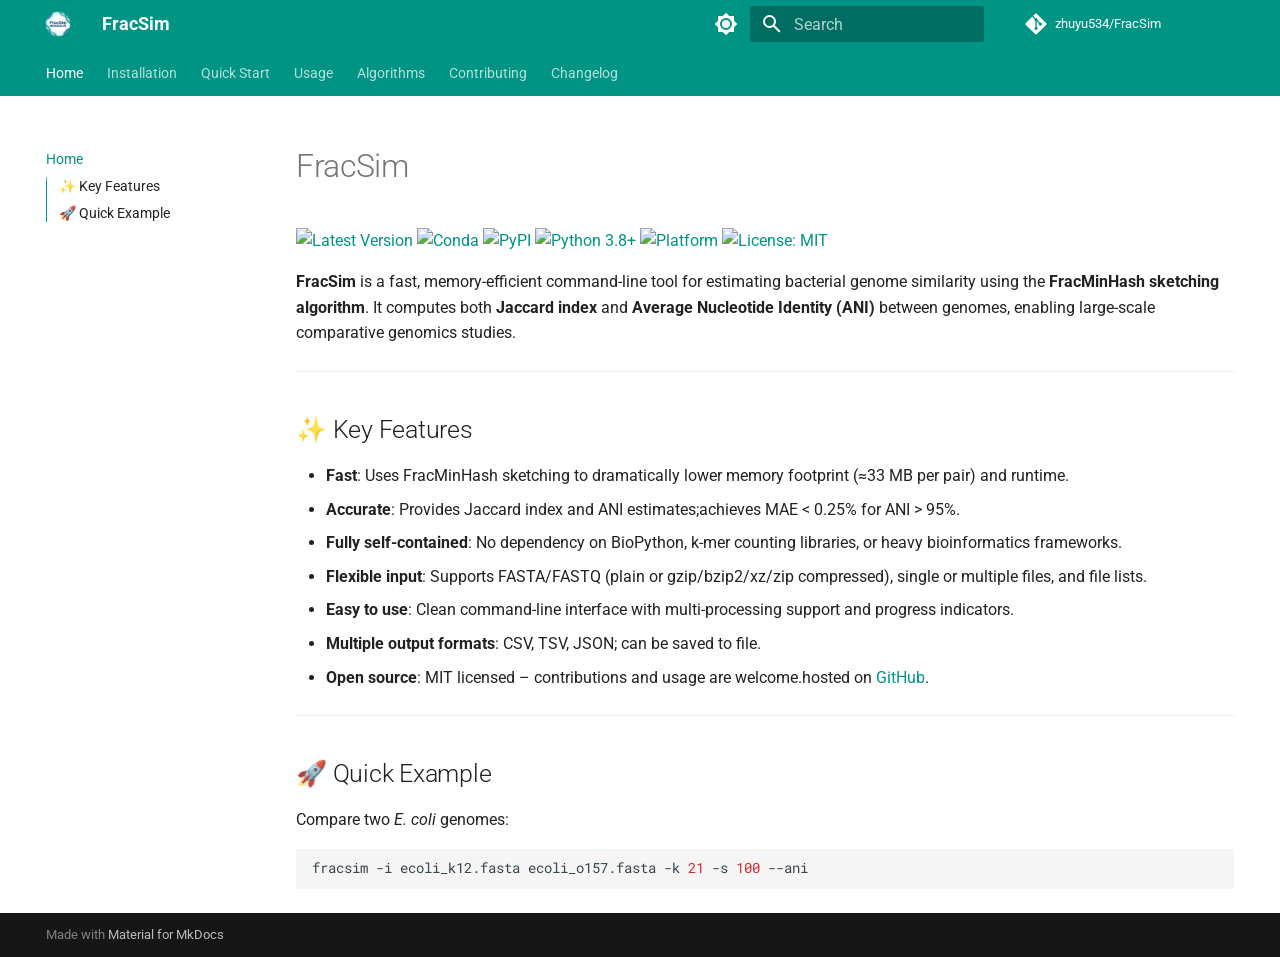
==== commit a0775cab: "Deployed 5fa6e19 with MkDocs version: 1.6.1" ====
--- a/index.html
+++ b/index.html
@@ -693,7 +693,7 @@
 <li><strong>Fully self‑contained</strong>: No dependency on BioPython, k‑mer counting libraries, or heavy bioinformatics frameworks.</li>
 <li><strong>Flexible input</strong>: Supports FASTA/FASTQ (plain or gzip/bzip2/xz/zip compressed), single or multiple files, and file lists.</li>
 <li><strong>Easy to use</strong>: Clean command‑line interface with multi‑processing support and progress indicators.</li>
-<li><strong>Multiple output formats</strong>: Table, CSV, TSV, JSON; can be saved to file.</li>
+<li><strong>Multiple output formats</strong>: CSV, TSV, JSON; can be saved to file.</li>
 <li><strong>Open source</strong>: MIT licensed – contributions and usage are welcome.hosted on <a href="https://github.com/zhuyu534/FracSim">GitHub</a>.</li>
 </ul>
 <hr />
